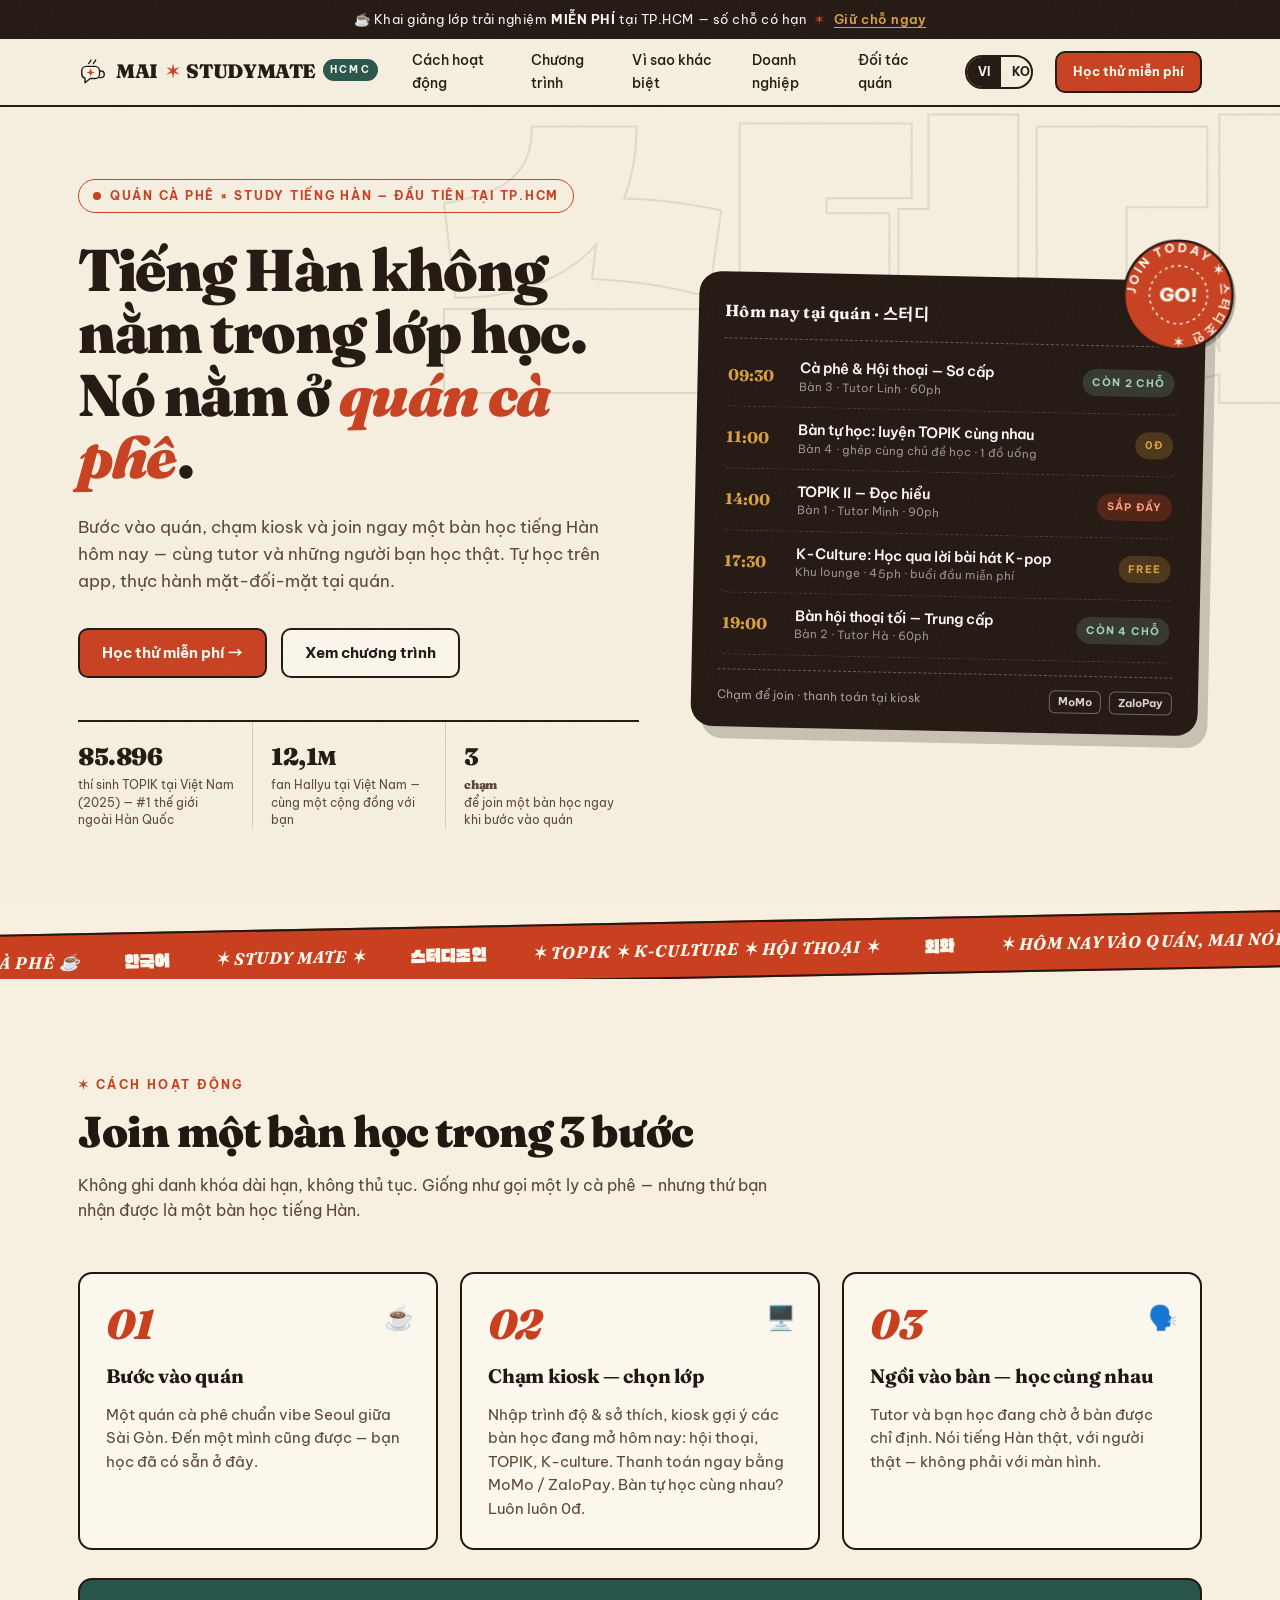
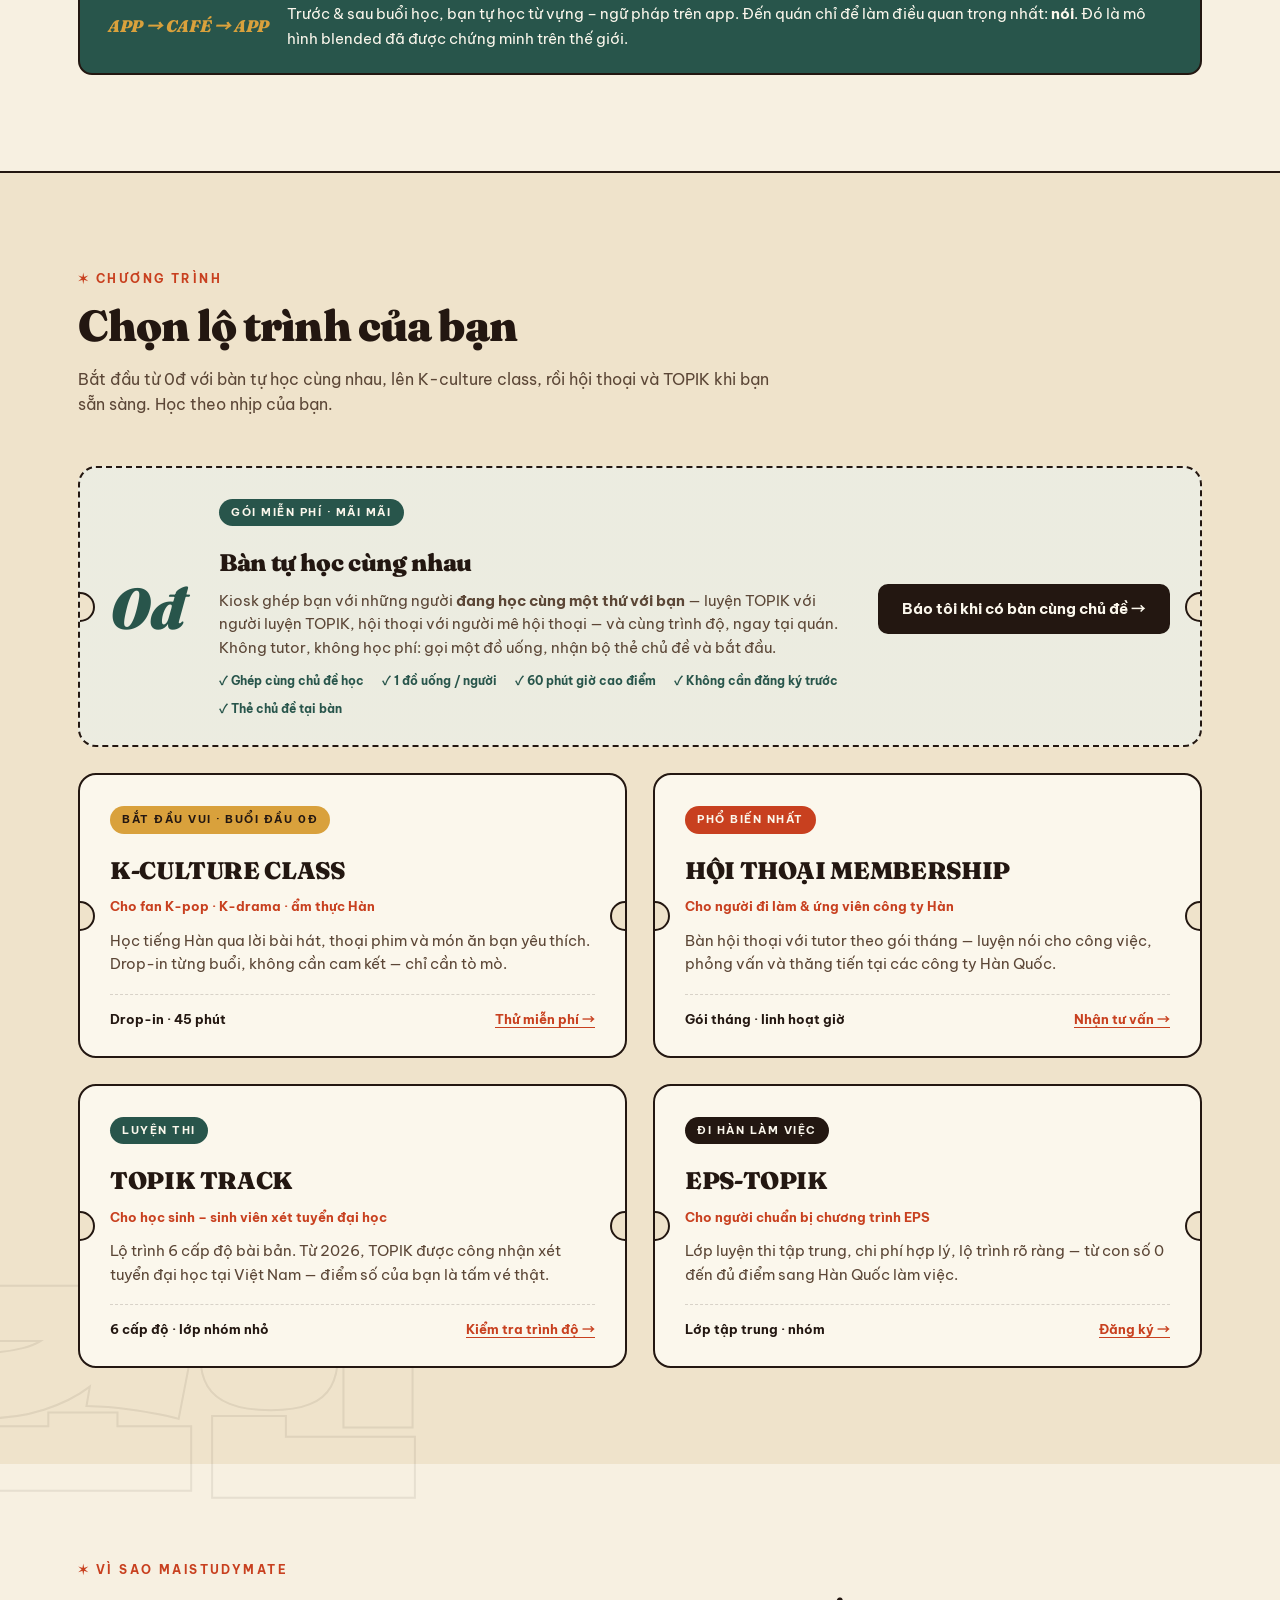
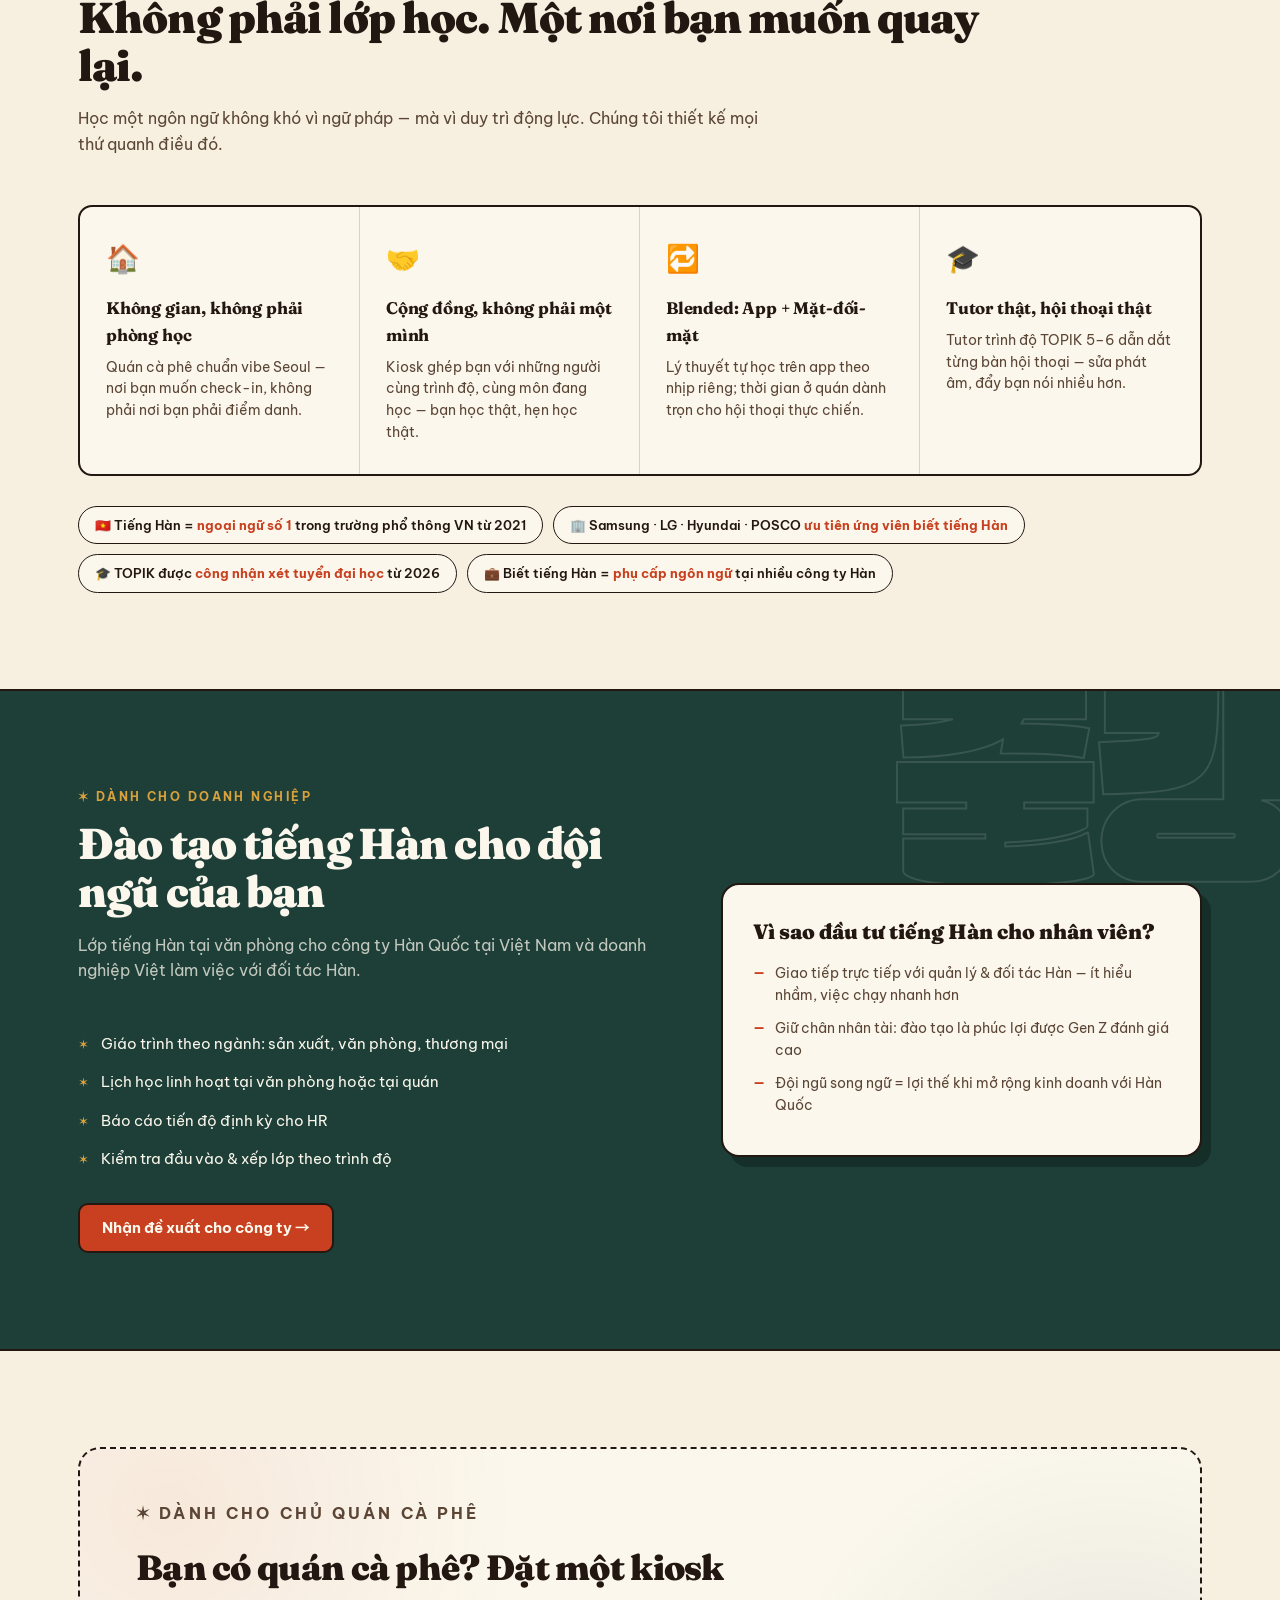
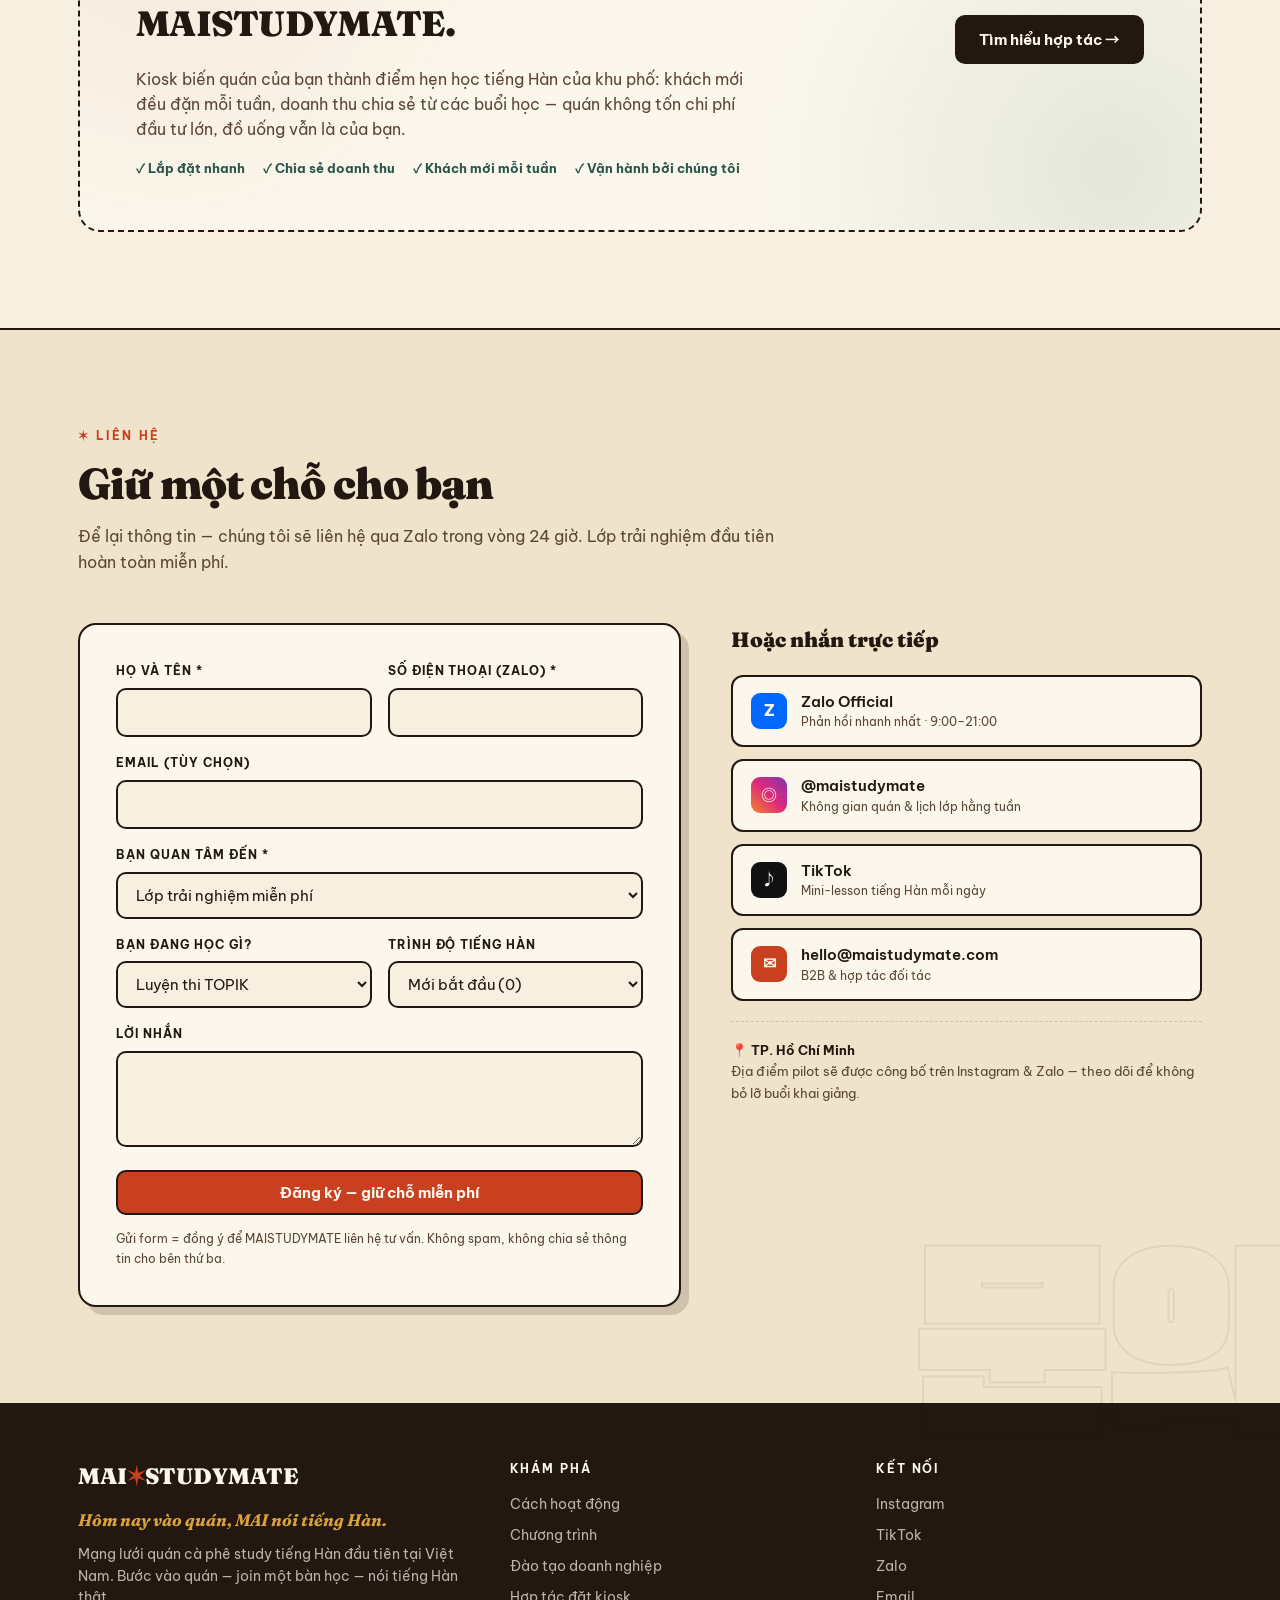
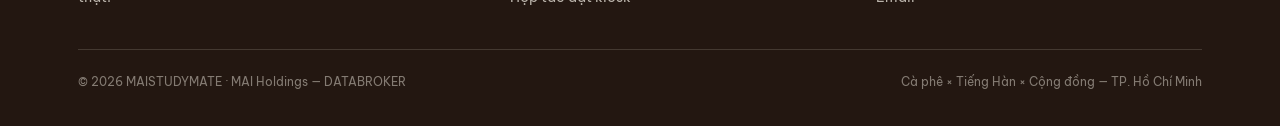
==== index.html @ c0d58999 "feat: MAISTUDYMATE landing site (VI/KO) — Phase-0 channel test landing Co-Authored-By: Claude Fable " ====
<!DOCTYPE html>
<html lang="vi" data-lang="vi">
<head>
  <meta charset="UTF-8" />
  <meta name="viewport" content="width=device-width, initial-scale=1.0" />
  <title>MAISTUDYMATE — Hôm nay vào quán, MAI nói tiếng Hàn | Cà phê × Study tiếng Hàn TP.HCM</title>
  <meta name="description" content="Bước vào quán cà phê, chạm kiosk và join ngay một bàn học tiếng Hàn hôm nay — cùng tutor và bạn học thật. K-Culture class miễn phí, hội thoại, TOPIK, EPS. TP. Hồ Chí Minh." />
  <meta property="og:title" content="MAISTUDYMATE — Hôm nay vào quán, MAI nói tiếng Hàn." />
  <link rel="icon" type="image/svg+xml" href="data:image/svg+xml,%3Csvg xmlns='http://www.w3.org/2000/svg' viewBox='0 0 64 64'%3E%3Cpath d='M18 12h18a14 14 0 0 1 14 14v8a14 14 0 0 1-14 14H26L14 58V46.5A14 14 0 0 1 4 34v-8a14 14 0 0 1 14-14z' fill='%23C8401F'/%3E%3Cpath d='M27 18l3 9 9 3-9 3-3 9-3-9-9-3 9-3z' fill='%23FBF7EC'/%3E%3C/svg%3E" />
  <meta property="og:description" content="Join một bàn học tiếng Hàn ngay hôm nay tại TP.HCM. Lớp trải nghiệm miễn phí — số chỗ có hạn." />
  <meta property="og:type" content="website" />
  <link rel="preconnect" href="https://fonts.googleapis.com" />
  <link rel="preconnect" href="https://fonts.gstatic.com" crossorigin />
  <link href="https://fonts.googleapis.com/css2?family=Fraunces:ital,opsz,wght@0,9..144,400..900;1,9..144,400..900&family=Be+Vietnam+Pro:wght@400;500;600;700;800&family=Gasoek+One&family=Noto+Sans+KR:wght@400;500;700;900&display=swap" rel="stylesheet" />
  <link rel="stylesheet" href="styles.css" />
</head>
<body>

  <!-- ======= Announcement ======= -->
  <div class="announce">
    <span class="vi">☕ Khai giảng lớp trải nghiệm <b>MIỄN PHÍ</b> tại TP.HCM — số chỗ có hạn<span class="dot">✶</span><a href="#contact">Giữ chỗ ngay</a></span>
    <span class="ko">☕ 호치민 <b>무료 체험 클래스</b> 오픈 — 좌석 한정<span class="dot">✶</span><a href="#contact">지금 신청하기</a></span>
  </div>

  <!-- ======= Header ======= -->
  <header class="site-head">
    <div class="wrap">
      <a class="brand" href="#top">
        <svg class="mark" viewBox="0 0 64 64" fill="none" aria-hidden="true">
          <path d="M23 14c0-3.5 4.5-3.5 4.5-7.5" stroke="#231711" stroke-width="3" stroke-linecap="round"/>
          <path d="M33 14c0-3.5 4.5-3.5 4.5-7.5" stroke="#231711" stroke-width="3" stroke-linecap="round"/>
          <path d="M46 30h3a7 7 0 0 1 0 14h-4" stroke="#231711" stroke-width="3"/>
          <path d="M18 20h18a10 10 0 0 1 10 10v6a10 10 0 0 1-10 10H26l-11 9v-9.8A10 10 0 0 1 8 36v-6a10 10 0 0 1 10-10z" fill="#FBF7EC" stroke="#231711" stroke-width="3" stroke-linejoin="round"/>
          <path d="M27 24l2.3 6.7 6.7 2.3-6.7 2.3-2.3 6.7-2.3-6.7-6.7-2.3 6.7-2.3z" fill="#C8401F"/>
        </svg>
        MAI<span class="star">✶</span>STUDYMATE <span class="city">HCMC</span></a>
      <nav class="nav" id="nav">
        <a href="#how"><span class="vi">Cách hoạt động</span><span class="ko">이용 방법</span></a>
        <a href="#programs"><span class="vi">Chương trình</span><span class="ko">프로그램</span></a>
        <a href="#why"><span class="vi">Vì sao khác biệt</span><span class="ko">차별점</span></a>
        <a href="#b2b"><span class="vi">Doanh nghiệp</span><span class="ko">기업 교육</span></a>
        <a href="#partner"><span class="vi">Đối tác quán</span><span class="ko">카페 제휴</span></a>
      </nav>
      <div class="lang-toggle" role="group" aria-label="Language">
        <button type="button" data-setlang="vi" class="active">VI</button>
        <button type="button" data-setlang="ko">KO</button>
      </div>
      <a class="btn btn-red btn-sm head-cta" href="#contact"><span class="vi">Học thử miễn phí</span><span class="ko">무료 체험</span></a>
      <button class="menu-btn" id="menuBtn" aria-label="Menu">☰</button>
    </div>
  </header>

  <main id="top">

    <!-- ======= Hero ======= -->
    <section class="hero">
      <div class="wrap">
        <div class="hero-copy">
          <span class="eyebrow reveal">
            <span class="vi">Quán cà phê × Study tiếng Hàn — đầu tiên tại TP.HCM</span>
            <span class="ko">카페 × 한국어 스터디 — 호치민 최초</span>
          </span>
          <h1 class="reveal" data-delay="1">
            <span class="vi">Tiếng Hàn không nằm trong lớp học.<br />Nó nằm ở <em>quán cà phê</em>.</span>
            <span class="ko">한국어는 교실이 아니라,<br /><em>카페</em>에서 자랍니다.</span>
          </h1>
          <p class="lede reveal" data-delay="2">
            <span class="vi">Bước vào quán, chạm kiosk và join ngay một bàn học tiếng Hàn hôm nay — cùng tutor và những người bạn học thật. Tự học trên app, thực hành mặt-đối-mặt tại quán.</span>
            <span class="ko">카페에 들어와 키오스크를 터치하면, 오늘 열리는 한국어 스터디에 바로 조인. 앱으로 자율학습하고, 카페에서 대면 회화로 완성합니다.</span>
          </p>
          <div class="hero-ctas reveal" data-delay="2">
            <a class="btn btn-red" href="#contact"><span class="vi">Học thử miễn phí →</span><span class="ko">무료 체험 신청 →</span></a>
            <a class="btn" href="#programs"><span class="vi">Xem chương trình</span><span class="ko">프로그램 보기</span></a>
          </div>
          <div class="hero-stats reveal" data-delay="3">
            <div class="stat">
              <b>85.896</b>
              <span class="vi">thí sinh TOPIK tại Việt Nam (2025) — #1 thế giới ngoài Hàn Quốc</span>
              <span class="ko">2025 베트남 TOPIK 응시자 — 해외 1위</span>
            </div>
            <div class="stat">
              <b>12,1<small>M</small></b>
              <span class="vi">fan Hallyu tại Việt Nam — cùng một cộng đồng với bạn</span>
              <span class="ko">베트남 한류 팬 — 함께하는 커뮤니티</span>
            </div>
            <div class="stat">
              <b>3 <span class="vi">chạm</span><span class="ko">터치</span></b>
              <span class="vi">để join một bàn học ngay khi bước vào quán</span>
              <span class="ko">카페 입장부터 스터디 조인까지</span>
            </div>
          </div>
        </div>

        <div class="hero-kiosk reveal" data-delay="2">
          <div class="kiosk">
            <svg class="stamp" viewBox="0 0 120 120" aria-hidden="true">
              <defs><path id="circ" d="M 60,60 m -44,0 a 44,44 0 1,1 88,0 a 44,44 0 1,1 -88,0" /></defs>
              <circle cx="60" cy="60" r="56" fill="#c8401f" stroke="#231711" stroke-width="2.5"/>
              <circle cx="60" cy="60" r="30" fill="none" stroke="#fbf7ec" stroke-width="1.5" stroke-dasharray="3 4"/>
              <text fill="#fbf7ec" font-size="12.5" font-weight="bold" letter-spacing="2.5">
                <textPath href="#circ">JOIN TODAY ✶ 스터디조인 ✶</textPath>
              </text>
              <text x="60" y="67" text-anchor="middle" fill="#fbf7ec" font-size="20" font-weight="900">GO!</text>
            </svg>

            <div class="kiosk-head">
              <span class="t"><span class="vi">Hôm nay tại quán · <span class="hangul">스터디</span></span><span class="ko">오늘의 스터디 · TODAY</span></span>
              <span class="live">LIVE</span>
            </div>

            <div class="session">
              <span class="time">09:30</span>
              <span class="name">
                <span class="vi">Cà phê &amp; Hội thoại — Sơ cấp</span><span class="ko">카페 회화테이블 — 초급</span>
                <span class="meta"><span class="vi">Bàn 3 · Tutor Linh · 60ph</span><span class="ko">3번 테이블 · 린 튜터 · 60분</span></span>
              </span>
              <span class="chip chip-open"><span class="vi">Còn 2 chỗ</span><span class="ko">2석 남음</span></span>
            </div>
            <div class="session">
              <span class="time">11:00</span>
              <span class="name">
                <span class="vi">Bàn tự học: luyện TOPIK cùng nhau</span><span class="ko">셀프 스터디: TOPIK 준비생끼리</span>
                <span class="meta"><span class="vi">Bàn 4 · ghép cùng chủ đề học · 1 đồ uống</span><span class="ko">4번 테이블 · 같은 공부끼리 매칭 · 1음료</span></span>
              </span>
              <span class="chip chip-free"><span class="vi">0đ</span><span class="ko">무료</span></span>
            </div>
            <div class="session">
              <span class="time">14:00</span>
              <span class="name">
                <span class="vi">TOPIK II — Đọc hiểu</span><span class="ko">TOPIK II — 읽기 집중</span>
                <span class="meta"><span class="vi">Bàn 1 · Tutor Minh · 90ph</span><span class="ko">1번 테이블 · 민 튜터 · 90분</span></span>
              </span>
              <span class="chip chip-hot"><span class="vi">Sắp đầy</span><span class="ko">마감 임박</span></span>
            </div>
            <div class="session">
              <span class="time">17:30</span>
              <span class="name">
                <span class="vi">K-Culture: Học qua lời bài hát K-pop</span><span class="ko">K-컬처: 가사로 배우는 한국어</span>
                <span class="meta"><span class="vi">Khu lounge · 45ph · buổi đầu miễn phí</span><span class="ko">라운지 · 45분 · 첫 회 무료</span></span>
              </span>
              <span class="chip chip-free">FREE</span>
            </div>
            <div class="session">
              <span class="time">19:00</span>
              <span class="name">
                <span class="vi">Bàn hội thoại tối — Trung cấp</span><span class="ko">저녁 회화테이블 — 중급</span>
                <span class="meta"><span class="vi">Bàn 2 · Tutor Hà · 60ph</span><span class="ko">2번 테이블 · 하 튜터 · 60분</span></span>
              </span>
              <span class="chip chip-open"><span class="vi">Còn 4 chỗ</span><span class="ko">4석 남음</span></span>
            </div>

            <div class="kiosk-foot">
              <span class="vi">Chạm để join · thanh toán tại kiosk</span>
              <span class="ko">터치 한 번으로 조인 · 키오스크 결제</span>
              <span class="pay"><i>MoMo</i><i>ZaloPay</i></span>
            </div>
          </div>
        </div>
      </div>
    </section>

    <!-- ======= Marquee ======= -->
    <div class="marquee" aria-hidden="true">
      <div class="marquee-track">
        <span>CÀ PHÊ ☕ <b class="hangul">한국어</b> ✶ STUDY MATE ✶ <b class="hangul">스터디조인</b> ✶ TOPIK ✶ K-CULTURE ✶ HỘI THOẠI ✶ <b class="hangul">회화</b> ✶ HÔM NAY VÀO QUÁN, MAI NÓI TIẾNG HÀN ✶ JOIN TODAY ✶&nbsp;</span>
        <span>CÀ PHÊ ☕ <b class="hangul">한국어</b> ✶ STUDY MATE ✶ <b class="hangul">스터디조인</b> ✶ TOPIK ✶ K-CULTURE ✶ HỘI THOẠI ✶ <b class="hangul">회화</b> ✶ HÔM NAY VÀO QUÁN, MAI NÓI TIẾNG HÀN ✶ JOIN TODAY ✶&nbsp;</span>
      </div>
    </div>

    <!-- ======= How it works ======= -->
    <section id="how" class="section-pad">
      <div class="wrap">
        <p class="kicker reveal"><span class="vi">Cách hoạt động</span><span class="ko">이용 방법</span></p>
        <h2 class="title reveal">
          <span class="vi">Join một bàn học trong 3 bước</span>
          <span class="ko">3번의 터치로 스터디 조인</span>
        </h2>
        <p class="sub reveal" data-delay="1">
          <span class="vi">Không ghi danh khóa dài hạn, không thủ tục. Giống như gọi một ly cà phê — nhưng thứ bạn nhận được là một bàn học tiếng Hàn.</span>
          <span class="ko">장기 등록도, 복잡한 절차도 없습니다. 커피 한 잔 주문하듯 — 오늘의 한국어 스터디를 주문하세요.</span>
        </p>

        <div class="steps">
          <article class="step reveal" data-delay="1">
            <span class="glyph">☕</span>
            <h3><span class="vi">Bước vào quán</span><span class="ko">카페에 들어온다</span></h3>
            <p>
              <span class="vi">Một quán cà phê chuẩn vibe Seoul giữa Sài Gòn. Đến một mình cũng được — bạn học đã có sẵn ở đây.</span>
              <span class="ko">사이공 한복판의 서울 감성 카페. 혼자 와도 괜찮습니다 — 스터디메이트가 이미 기다리고 있으니까요.</span>
            </p>
          </article>
          <article class="step reveal" data-delay="2">
            <span class="glyph">🖥️</span>
            <h3><span class="vi">Chạm kiosk — chọn lớp</span><span class="ko">키오스크에서 조인</span></h3>
            <p>
              <span class="vi">Nhập trình độ &amp; sở thích, kiosk gợi ý các bàn học đang mở hôm nay: hội thoại, TOPIK, K-culture. Thanh toán ngay bằng MoMo / ZaloPay. Bàn tự học cùng nhau? Luôn luôn 0đ.</span>
              <span class="ko">레벨과 관심사를 입력하면 오늘 열리는 스터디를 즉시 매칭. 회화·TOPIK·K-컬처 중 선택하고 MoMo/ZaloPay로 바로 결제. 셀프 스터디 테이블은 언제나 무료.</span>
            </p>
          </article>
          <article class="step reveal" data-delay="3">
            <span class="glyph">🗣️</span>
            <h3><span class="vi">Ngồi vào bàn — học cùng nhau</span><span class="ko">테이블에서 함께</span></h3>
            <p>
              <span class="vi">Tutor và bạn học đang chờ ở bàn được chỉ định. Nói tiếng Hàn thật, với người thật — không phải với màn hình.</span>
              <span class="ko">배정된 테이블에 튜터와 스터디메이트가 기다립니다. 화면이 아닌, 진짜 사람과의 진짜 대화.</span>
            </p>
          </article>
        </div>

        <div class="blended-note reveal">
          <span class="loop">APP → CAFÉ → APP</span>
          <span>
            <span class="vi">Trước &amp; sau buổi học, bạn tự học từ vựng – ngữ pháp trên app. Đến quán chỉ để làm điều quan trọng nhất: <b>nói</b>. Đó là mô hình blended đã được chứng minh trên thế giới.</span>
            <span class="ko">수업 전후엔 앱으로 어휘·문법을 자율학습하고, 카페에서는 가장 중요한 <b>말하기</b>에 집중합니다. 세계적으로 검증된 블렌디드 러닝 모델입니다.</span>
          </span>
        </div>
      </div>
    </section>

    <!-- ======= Programs ======= -->
    <section id="programs" class="section-pad">
      <div class="wrap">
        <p class="kicker reveal"><span class="vi">Chương trình</span><span class="ko">프로그램</span></p>
        <h2 class="title reveal">
          <span class="vi">Chọn lộ trình của bạn</span>
          <span class="ko">당신의 트랙을 고르세요</span>
        </h2>
        <p class="sub reveal" data-delay="1">
          <span class="vi">Bắt đầu từ 0đ với bàn tự học cùng nhau, lên K-culture class, rồi hội thoại và TOPIK khi bạn sẵn sàng. Học theo nhịp của bạn.</span>
          <span class="ko">무료 셀프 스터디 테이블로 시작해, K-컬처·회화·TOPIK 정규 트랙까지. 당신의 속도대로.</span>
        </p>

        <div class="tickets">
          <article class="ticket ticket-free reveal">
            <div class="price" aria-hidden="true">0đ</div>
            <div class="free-body">
              <span class="ticket-tag jade"><span class="vi">Gói miễn phí · mãi mãi</span><span class="ko">무료 플랜 · 계속 무료</span></span>
              <h3><span class="vi">Bàn tự học cùng nhau</span><span class="ko">셀프 스터디 테이블</span></h3>
              <p>
                <span class="vi">Kiosk ghép bạn với những người <b>đang học cùng một thứ với bạn</b> — luyện TOPIK với người luyện TOPIK, hội thoại với người mê hội thoại — và cùng trình độ, ngay tại quán. Không tutor, không học phí: gọi một đồ uống, nhận bộ thẻ chủ đề và bắt đầu.</span>
                <span class="ko">키오스크가 <b>같은 공부를 하는 손님끼리</b> 매칭합니다 — TOPIK 준비생은 TOPIK 준비생끼리, 회화 연습은 회화 연습끼리, 같은 레벨로. 튜터도 수강료도 없이, 음료 한 잔 주문하고 토픽 카드와 함께 시작하세요.</span>
              </p>
              <p class="conds">
                <span><span class="vi">✓ Ghép cùng chủ đề học</span><span class="ko">✓ 같은 공부끼리 매칭</span></span>
                <span><span class="vi">✓ 1 đồ uống / người</span><span class="ko">✓ 1인 1음료</span></span>
                <span><span class="vi">✓ 60 phút giờ cao điểm</span><span class="ko">✓ 피크타임 60분</span></span>
                <span><span class="vi">✓ Không cần đăng ký trước</span><span class="ko">✓ 사전 등록 불필요</span></span>
                <span><span class="vi">✓ Thẻ chủ đề tại bàn</span><span class="ko">✓ 토픽 카드 제공</span></span>
              </p>
            </div>
            <a class="btn btn-ink" href="#contact" data-prefill="peer"><span class="vi">Báo tôi khi có bàn cùng chủ đề →</span><span class="ko">같은 공부 테이블 알림 받기 →</span></a>
          </article>

          <article class="ticket reveal" data-delay="1">
            <span class="ticket-tag gold"><span class="vi">Bắt đầu vui · buổi đầu 0đ</span><span class="ko">가볍게 시작 · 첫 회 무료</span></span>
            <h3>K-CULTURE CLASS</h3>
            <p class="who"><span class="vi">Cho fan K-pop · K-drama · ẩm thực Hàn</span><span class="ko">K-pop · 드라마 · 한식 팬을 위해</span></p>
            <p>
              <span class="vi">Học tiếng Hàn qua lời bài hát, thoại phim và món ăn bạn yêu thích. Drop-in từng buổi, không cần cam kết — chỉ cần tò mò.</span>
              <span class="ko">좋아하는 가사·드라마 대사·음식으로 배우는 한국어. 회차별 드롭인, 약정 없음 — 호기심만 있으면 됩니다.</span>
            </p>
            <div class="line">
              <span class="vi">Drop-in · 45 phút</span><span class="ko">드롭인 · 45분</span>
              <a href="#contact"><span class="vi">Thử miễn phí →</span><span class="ko">무료 체험 →</span></a>
            </div>
          </article>

          <article class="ticket reveal" data-delay="2">
            <span class="ticket-tag hot"><span class="vi">Phổ biến nhất</span><span class="ko">베스트</span></span>
            <h3><span class="vi">HỘI THOẠI MEMBERSHIP</span><span class="ko">회화 멤버십</span></h3>
            <p class="who"><span class="vi">Cho người đi làm &amp; ứng viên công ty Hàn</span><span class="ko">직장인 · 한국기업 취업 준비생</span></p>
            <p>
              <span class="vi">Bàn hội thoại với tutor theo gói tháng — luyện nói cho công việc, phỏng vấn và thăng tiến tại các công ty Hàn Quốc.</span>
              <span class="ko">월 구독으로 튜터 회화테이블 무제한 — 업무·면접·승진을 위한 실전 스피킹.</span>
            </p>
            <div class="line">
              <span class="vi">Gói tháng · linh hoạt giờ</span><span class="ko">월 구독 · 시간 자유</span>
              <a href="#contact"><span class="vi">Nhận tư vấn →</span><span class="ko">상담 신청 →</span></a>
            </div>
          </article>

          <article class="ticket reveal" data-delay="2">
            <span class="ticket-tag jade"><span class="vi">Luyện thi</span><span class="ko">시험 대비</span></span>
            <h3>TOPIK TRACK</h3>
            <p class="who"><span class="vi">Cho học sinh – sinh viên xét tuyển đại học</span><span class="ko">대학 입시생을 위한 정규 과정</span></p>
            <p>
              <span class="vi">Lộ trình 6 cấp độ bài bản. Từ 2026, TOPIK được công nhận xét tuyển đại học tại Việt Nam — điểm số của bạn là tấm vé thật.</span>
              <span class="ko">체계적인 6단계 정규 트랙. 2026년부터 베트남 대학 입시에 TOPIK 공식 반영 — 점수가 곧 입장권입니다.</span>
            </p>
            <div class="line">
              <span class="vi">6 cấp độ · lớp nhóm nhỏ</span><span class="ko">6단계 · 소그룹</span>
              <a href="#contact"><span class="vi">Kiểm tra trình độ →</span><span class="ko">레벨테스트 →</span></a>
            </div>
          </article>

          <article class="ticket reveal" data-delay="3">
            <span class="ticket-tag"><span class="vi">Đi Hàn làm việc</span><span class="ko">한국 취업</span></span>
            <h3>EPS-TOPIK</h3>
            <p class="who"><span class="vi">Cho người chuẩn bị chương trình EPS</span><span class="ko">EPS 근로자 송출 준비생</span></p>
            <p>
              <span class="vi">Lớp luyện thi tập trung, chi phí hợp lý, lộ trình rõ ràng — từ con số 0 đến đủ điểm sang Hàn Quốc làm việc.</span>
              <span class="ko">합리적 비용의 집중 대비반 — 0에서 합격선까지, 한국 취업의 가장 빠른 길.</span>
            </p>
            <div class="line">
              <span class="vi">Lớp tập trung · nhóm</span><span class="ko">집중반 · 그룹</span>
              <a href="#contact"><span class="vi">Đăng ký →</span><span class="ko">신청하기 →</span></a>
            </div>
          </article>
        </div>
      </div>
    </section>

    <!-- ======= Why ======= -->
    <section id="why" class="section-pad">
      <div class="wrap">
        <p class="kicker reveal"><span class="vi">Vì sao MAISTUDYMATE</span><span class="ko">왜 마이스터디메이트인가</span></p>
        <h2 class="title reveal">
          <span class="vi">Không phải lớp học. Một nơi bạn muốn quay lại.</span>
          <span class="ko">교실이 아닙니다. 다시 오고 싶은 공간입니다.</span>
        </h2>
        <p class="sub reveal" data-delay="1">
          <span class="vi">Học một ngôn ngữ không khó vì ngữ pháp — mà vì duy trì động lực. Chúng tôi thiết kế mọi thứ quanh điều đó.</span>
          <span class="ko">언어가 어려운 건 문법 때문이 아니라, 동기를 지키기 어렵기 때문입니다. 우리는 그 문제를 중심으로 설계했습니다.</span>
        </p>

        <div class="why-grid reveal" data-delay="1">
          <div class="why-cell">
            <span class="ic">🏠</span>
            <h3><span class="vi">Không gian, không phải phòng học</span><span class="ko">공간, 교실이 아닌</span></h3>
            <p><span class="vi">Quán cà phê chuẩn vibe Seoul — nơi bạn muốn check-in, không phải nơi bạn phải điểm danh.</span><span class="ko">출석 체크가 아니라 체크인하고 싶은, 서울 감성의 카페.</span></p>
          </div>
          <div class="why-cell">
            <span class="ic">🤝</span>
            <h3><span class="vi">Cộng đồng, không phải một mình</span><span class="ko">혼자가 아닌 커뮤니티</span></h3>
            <p><span class="vi">Kiosk ghép bạn với những người cùng trình độ, cùng môn đang học — bạn học thật, hẹn học thật.</span><span class="ko">키오스크가 같은 레벨, 같은 공부의 스터디메이트를 매칭합니다.</span></p>
          </div>
          <div class="why-cell">
            <span class="ic">🔁</span>
            <h3><span class="vi">Blended: App + Mặt-đối-mặt</span><span class="ko">블렌디드: 앱 + 대면</span></h3>
            <p><span class="vi">Lý thuyết tự học trên app theo nhịp riêng; thời gian ở quán dành trọn cho hội thoại thực chiến.</span><span class="ko">이론은 앱에서 내 속도로, 카페에서는 오직 실전 회화에 집중.</span></p>
          </div>
          <div class="why-cell">
            <span class="ic">🎓</span>
            <h3><span class="vi">Tutor thật, hội thoại thật</span><span class="ko">진짜 튜터, 진짜 대화</span></h3>
            <p><span class="vi">Tutor trình độ TOPIK 5–6 dẫn dắt từng bàn hội thoại — sửa phát âm, đẩy bạn nói nhiều hơn.</span><span class="ko">TOPIK 5–6급 튜터가 회화테이블을 리드 — 발음 교정과 스피킹 훈련.</span></p>
          </div>
        </div>

        <div class="facts reveal" data-delay="2">
          <span class="fact"><span class="vi">🇻🇳 Tiếng Hàn = <b>ngoại ngữ số 1</b> trong trường phổ thông VN từ 2021</span><span class="ko">🇻🇳 2021년부터 한국어 = 베트남 <b>제1외국어</b></span></span>
          <span class="fact"><span class="vi">🏢 Samsung · LG · Hyundai · POSCO <b>ưu tiên ứng viên biết tiếng Hàn</b></span><span class="ko">🏢 삼성 · LG · 현대 · 포스코 <b>한국어 가능자 채용 우대</b></span></span>
          <span class="fact"><span class="vi">🎓 TOPIK được <b>công nhận xét tuyển đại học</b> từ 2026</span><span class="ko">🎓 2026년부터 TOPIK <b>대학 입시 공식 인정</b></span></span>
          <span class="fact"><span class="vi">💼 Biết tiếng Hàn = <b>phụ cấp ngôn ngữ</b> tại nhiều công ty Hàn</span><span class="ko">💼 한국어 = 다수 한국기업의 <b>어학수당</b></span></span>
        </div>
      </div>
    </section>

    <!-- ======= B2B ======= -->
    <section id="b2b" class="section-pad">
      <div class="wrap b2b-grid">
        <div>
          <p class="kicker reveal"><span class="vi">Dành cho doanh nghiệp</span><span class="ko">기업 고객</span></p>
          <h2 class="title reveal">
            <span class="vi">Đào tạo tiếng Hàn cho đội ngũ của bạn</span>
            <span class="ko">한국기업 출강 — 우리 팀을 위한 한국어</span>
          </h2>
          <p class="sub reveal" data-delay="1">
            <span class="vi">Lớp tiếng Hàn tại văn phòng cho công ty Hàn Quốc tại Việt Nam và doanh nghiệp Việt làm việc với đối tác Hàn.</span>
            <span class="ko">주베트남 한국기업의 현지 직원, 그리고 한국 파트너와 일하는 베트남 기업을 위한 출강 교육 프로그램입니다.</span>
          </p>
          <ul class="b2b-points reveal" data-delay="1">
            <li><span class="vi">Giáo trình theo ngành: sản xuất, văn phòng, thương mại</span><span class="ko">제조·사무·상담 등 직무 맞춤 커리큘럼</span></li>
            <li><span class="vi">Lịch học linh hoạt tại văn phòng hoặc tại quán</span><span class="ko">사내 출강 또는 카페 세션 — 유연한 스케줄</span></li>
            <li><span class="vi">Báo cáo tiến độ định kỳ cho HR</span><span class="ko">HR 담당자용 정기 진도 리포트 제공</span></li>
            <li><span class="vi">Kiểm tra đầu vào &amp; xếp lớp theo trình độ</span><span class="ko">입과 레벨테스트 및 수준별 분반</span></li>
          </ul>
          <a class="btn btn-red reveal" data-delay="2" href="#contact" data-prefill="b2b">
            <span class="vi">Nhận đề xuất cho công ty →</span><span class="ko">기업 교육 제안받기 →</span>
          </a>
        </div>
        <aside class="b2b-card reveal" data-delay="2">
          <h3><span class="vi">Vì sao đầu tư tiếng Hàn cho nhân viên?</span><span class="ko">왜 직원 한국어 교육인가?</span></h3>
          <ul>
            <li><span class="vi">Giao tiếp trực tiếp với quản lý &amp; đối tác Hàn — ít hiểu nhầm, việc chạy nhanh hơn</span><span class="ko">한국인 관리자·파트너와 직접 소통 — 오해 감소, 업무 속도 향상</span></li>
            <li><span class="vi">Giữ chân nhân tài: đào tạo là phúc lợi được Gen Z đánh giá cao</span><span class="ko">교육 복지는 Z세대 인재 리텐션의 핵심</span></li>
            <li><span class="vi">Đội ngũ song ngữ = lợi thế khi mở rộng kinh doanh với Hàn Quốc</span><span class="ko">이중언어 팀 = 한국 비즈니스 확장의 경쟁력</span></li>
          </ul>
        </aside>
      </div>
    </section>

    <!-- ======= Partner ======= -->
    <section id="partner" class="section-pad">
      <div class="wrap">
        <div class="partner-banner reveal">
          <div>
            <p class="kicker"><span class="vi">Dành cho chủ quán cà phê</span><span class="ko">카페 사장님께</span></p>
            <h2>
              <span class="vi">Bạn có quán cà phê? Đặt một kiosk MAISTUDYMATE.</span>
              <span class="ko">카페를 운영하시나요? 키오스크 하나면 됩니다.</span>
            </h2>
            <p>
              <span class="vi">Kiosk biến quán của bạn thành điểm hẹn học tiếng Hàn của khu phố: khách mới đều đặn mỗi tuần, doanh thu chia sẻ từ các buổi học — quán không tốn chi phí đầu tư lớn, đồ uống vẫn là của bạn.</span>
              <span class="ko">키오스크가 사장님의 카페를 동네 한국어 스터디 거점으로 만듭니다. 매주 꾸준한 신규 고객, 세션 수익 셰어 — 큰 투자 없이, 음료 매출은 그대로 사장님 몫입니다.</span>
            </p>
            <p class="ks">
              <span><span class="vi">✓ Lắp đặt nhanh</span><span class="ko">✓ 빠른 설치</span></span>
              <span><span class="vi">✓ Chia sẻ doanh thu</span><span class="ko">✓ 수익 셰어</span></span>
              <span><span class="vi">✓ Khách mới mỗi tuần</span><span class="ko">✓ 신규 고객 유입</span></span>
              <span><span class="vi">✓ Vận hành bởi chúng tôi</span><span class="ko">✓ 운영은 우리가</span></span>
            </p>
          </div>
          <a class="btn btn-ink" href="#contact" data-prefill="partner">
            <span class="vi">Tìm hiểu hợp tác →</span><span class="ko">제휴 문의 →</span>
          </a>
        </div>
      </div>
    </section>

    <!-- ======= Contact / Inquiry ======= -->
    <section id="contact" class="section-pad">
      <div class="wrap">
        <p class="kicker reveal"><span class="vi">Liên hệ</span><span class="ko">문의</span></p>
        <h2 class="title reveal">
          <span class="vi">Giữ một chỗ cho bạn</span>
          <span class="ko">자리를 맡아두세요</span>
        </h2>
        <p class="sub reveal" data-delay="1">
          <span class="vi">Để lại thông tin — chúng tôi sẽ liên hệ qua Zalo trong vòng 24 giờ. Lớp trải nghiệm đầu tiên hoàn toàn miễn phí.</span>
          <span class="ko">정보를 남겨주시면 24시간 내 Zalo로 연락드립니다. 첫 체험 클래스는 완전 무료입니다.</span>
        </p>

        <div class="contact-grid">
          <form class="form-card reveal" id="inquiryForm" novalidate>
            <div class="form-row">
              <div class="field">
                <label for="f-name"><span class="vi">Họ và tên *</span><span class="ko">이름 *</span></label>
                <input id="f-name" name="name" type="text" required autocomplete="name" />
              </div>
              <div class="field">
                <label for="f-phone"><span class="vi">Số điện thoại (Zalo) *</span><span class="ko">전화번호 (Zalo) *</span></label>
                <input id="f-phone" name="phone" type="tel" required autocomplete="tel" />
              </div>
            </div>
            <div class="field">
              <label for="f-email"><span class="vi">Email (tùy chọn)</span><span class="ko">이메일 (선택)</span></label>
              <input id="f-email" name="email" type="email" autocomplete="email" />
            </div>
            <div class="field">
                <label for="f-interest"><span class="vi">Bạn quan tâm đến *</span><span class="ko">관심 분야 *</span></label>
                <select id="f-interest" name="interest" required>
                  <option value="trial" data-vi="Lớp trải nghiệm miễn phí" data-ko="무료 체험 클래스">Lớp trải nghiệm miễn phí</option>
                  <option value="peer" data-vi="Bàn tự học miễn phí (cùng bạn học)" data-ko="무료 셀프 스터디 테이블">Bàn tự học miễn phí (cùng bạn học)</option>
                  <option value="membership" data-vi="Membership hội thoại" data-ko="회화 멤버십">Membership hội thoại</option>
                  <option value="topik" data-vi="TOPIK Track" data-ko="TOPIK 트랙">TOPIK Track</option>
                  <option value="eps" data-vi="EPS-TOPIK" data-ko="EPS-TOPIK">EPS-TOPIK</option>
                  <option value="b2b" data-vi="Đào tạo doanh nghiệp (B2B)" data-ko="기업 출강 (B2B)">Đào tạo doanh nghiệp (B2B)</option>
                  <option value="partner" data-vi="Hợp tác đặt kiosk (chủ quán)" data-ko="카페 키오스크 제휴">Hợp tác đặt kiosk (chủ quán)</option>
                </select>
              </div>
            <div class="form-row">
              <div class="field">
                <label for="f-topic"><span class="vi">Bạn đang học gì?</span><span class="ko">지금 무슨 공부를 하나요?</span></label>
                <select id="f-topic" name="topic">
                  <option value="topik" data-vi="Luyện thi TOPIK" data-ko="TOPIK 준비">Luyện thi TOPIK</option>
                  <option value="conversation" data-vi="Hội thoại hằng ngày" data-ko="일상 회화">Hội thoại hằng ngày</option>
                  <option value="kculture" data-vi="K-pop · K-drama" data-ko="K-pop · 드라마">K-pop · K-drama</option>
                  <option value="eps" data-vi="EPS-TOPIK" data-ko="EPS-TOPIK">EPS-TOPIK</option>
                  <option value="other" data-vi="Khác / chưa rõ" data-ko="기타 / 아직 모름">Khác / chưa rõ</option>
                </select>
              </div>
              <div class="field">
                <label for="f-level"><span class="vi">Trình độ tiếng Hàn</span><span class="ko">한국어 레벨</span></label>
                <select id="f-level" name="level">
                  <option value="zero" data-vi="Mới bắt đầu (0)" data-ko="입문 (0)">Mới bắt đầu (0)</option>
                  <option value="beginner" data-vi="Sơ cấp (TOPIK 1–2)" data-ko="초급 (TOPIK 1–2)">Sơ cấp (TOPIK 1–2)</option>
                  <option value="intermediate" data-vi="Trung cấp (TOPIK 3–4)" data-ko="중급 (TOPIK 3–4)">Trung cấp (TOPIK 3–4)</option>
                  <option value="advanced" data-vi="Cao cấp (TOPIK 5–6)" data-ko="고급 (TOPIK 5–6)">Cao cấp (TOPIK 5–6)</option>
                  <option value="na" data-vi="Không áp dụng (B2B/đối tác)" data-ko="해당 없음 (B2B/제휴)">Không áp dụng (B2B/đối tác)</option>
                </select>
              </div>
            </div>
            <div class="field">
              <label for="f-msg"><span class="vi">Lời nhắn</span><span class="ko">메시지</span></label>
              <textarea id="f-msg" name="message"></textarea>
            </div>
            <button class="btn btn-red" type="submit" style="width:100%">
              <span class="vi">Đăng ký — giữ chỗ miễn phí</span><span class="ko">신청하기 — 무료로 자리 맡기</span>
            </button>
            <p class="form-note">
              <span class="vi">Gửi form = đồng ý để MAISTUDYMATE liên hệ tư vấn. Không spam, không chia sẻ thông tin cho bên thứ ba.</span>
              <span class="ko">폼 제출 시 상담 연락에 동의하는 것으로 간주됩니다. 스팸·제3자 제공은 없습니다.</span>
            </p>
            <p class="form-msg" id="formMsg" role="status"></p>
          </form>

          <aside class="channels reveal" data-delay="1">
            <h3><span class="vi">Hoặc nhắn trực tiếp</span><span class="ko">또는 바로 연락하기</span></h3>
            <a class="channel zalo" href="https://zalo.me/0000000000" target="_blank" rel="noopener">
              <i class="ic">Z</i>
              <span>Zalo Official<small><span class="vi">Phản hồi nhanh nhất · 9:00–21:00</span><span class="ko">가장 빠른 응답 · 9:00–21:00</span></small></span>
            </a>
            <a class="channel insta" href="https://instagram.com/maistudymate" target="_blank" rel="noopener">
              <i class="ic">◎</i>
              <span>@maistudymate<small><span class="vi">Không gian quán &amp; lịch lớp hằng tuần</span><span class="ko">카페 공간 &amp; 주간 클래스 일정</span></small></span>
            </a>
            <a class="channel tiktok" href="https://tiktok.com/@maistudymate" target="_blank" rel="noopener">
              <i class="ic">♪</i>
              <span>TikTok<small><span class="vi">Mini-lesson tiếng Hàn mỗi ngày</span><span class="ko">매일 한국어 미니 레슨</span></small></span>
            </a>
            <a class="channel mail" href="mailto:hello@maistudymate.com">
              <i class="ic">✉</i>
              <span>hello@maistudymate.com<small><span class="vi">B2B &amp; hợp tác đối tác</span><span class="ko">B2B &amp; 제휴 문의</span></small></span>
            </a>
            <p class="loc">
              📍 <b><span class="vi">TP. Hồ Chí Minh</span><span class="ko">호치민시</span></b><br />
              <span class="vi">Địa điểm pilot sẽ được công bố trên Instagram &amp; Zalo — theo dõi để không bỏ lỡ buổi khai giảng.</span>
              <span class="ko">파일럿 매장 위치는 Instagram &amp; Zalo에서 공개됩니다 — 오픈 소식을 놓치지 마세요.</span>
            </p>
          </aside>
        </div>
      </div>
    </section>
  </main>

  <!-- ======= Footer ======= -->
  <footer class="site-foot">
    <div class="wrap">
      <div class="foot-grid">
        <div>
          <div class="foot-brand">MAI<span class="star">✶</span>STUDYMATE</div>
          <p class="foot-tag"><span class="vi">Hôm nay vào quán, <b>MAI</b> nói tiếng Hàn.</span><span class="ko">매일 새로 내리는 한국어.</span></p>
          <p>
            <span class="vi">Mạng lưới quán cà phê study tiếng Hàn đầu tiên tại Việt Nam. Bước vào quán — join một bàn học — nói tiếng Hàn thật.</span>
            <span class="ko">베트남 최초의 한국어 스터디조인 카페 네트워크. 카페에 들어와 — 스터디에 조인하고 — 진짜 한국어를 말하세요.</span>
          </p>
        </div>
        <div>
          <h4><span class="vi">Khám phá</span><span class="ko">바로가기</span></h4>
          <ul>
            <li><a href="#how"><span class="vi">Cách hoạt động</span><span class="ko">이용 방법</span></a></li>
            <li><a href="#programs"><span class="vi">Chương trình</span><span class="ko">프로그램</span></a></li>
            <li><a href="#b2b"><span class="vi">Đào tạo doanh nghiệp</span><span class="ko">기업 교육</span></a></li>
            <li><a href="#partner"><span class="vi">Hợp tác đặt kiosk</span><span class="ko">카페 제휴</span></a></li>
          </ul>
        </div>
        <div>
          <h4><span class="vi">Kết nối</span><span class="ko">소셜</span></h4>
          <ul>
            <li><a href="https://instagram.com/maistudymate" target="_blank" rel="noopener">Instagram</a></li>
            <li><a href="https://tiktok.com/@maistudymate" target="_blank" rel="noopener">TikTok</a></li>
            <li><a href="https://zalo.me/0000000000" target="_blank" rel="noopener">Zalo</a></li>
            <li><a href="mailto:hello@maistudymate.com">Email</a></li>
          </ul>
        </div>
      </div>
      <div class="foot-legal">
        <span>© 2026 MAISTUDYMATE · MAI Holdings — DATABROKER</span>
        <span><span class="vi">Cà phê × Tiếng Hàn × Cộng đồng — TP. Hồ Chí Minh</span><span class="ko">카페 × 한국어 × 커뮤니티 — 호치민</span></span>
      </div>
    </div>
  </footer>

  <script src="app.js"></script>
</body>
</html>
---- styles.css ----
/* ============================================================
   MAISTUDYMATE — Landing / Ads / Inquiry
   Aesthetic: "Seoul café editorial" — cream paper, espresso ink,
   gochujang red, hangul display type, ticket & kiosk motifs.
   ============================================================ */

:root {
  --paper: #f7f0e1;
  --paper-deep: #efe3cb;
  --cream: #fbf7ec;
  --ink: #231711;
  --ink-soft: #5b4636;
  --red: #c8401f;
  --red-deep: #a23316;
  --jade: #28554b;
  --jade-deep: #1d3f38;
  --gold: #d9a13c;
  --line: rgba(35, 23, 17, 0.16);

  --font-display: "Fraunces", "Noto Sans KR", serif;
  --font-body: "Be Vietnam Pro", "Noto Sans KR", sans-serif;
  --font-ko-display: "Gasoek One", "Noto Sans KR", sans-serif;
  --font-ko-body: "Noto Sans KR", sans-serif;

  --shadow-stamp: 5px 5px 0 var(--ink);
  --radius: 14px;
  --max: 1180px;
}

* { margin: 0; padding: 0; box-sizing: border-box; }

html { scroll-behavior: smooth; }

body {
  font-family: var(--font-body);
  background: var(--paper);
  color: var(--ink);
  line-height: 1.6;
  overflow-x: hidden;
  -webkit-font-smoothing: antialiased;
}

/* paper grain over everything */
body::after {
  content: "";
  position: fixed;
  inset: 0;
  pointer-events: none;
  z-index: 9999;
  opacity: 0.055;
  background-image: url("data:image/svg+xml,%3Csvg xmlns='http://www.w3.org/2000/svg' width='180' height='180'%3E%3Cfilter id='n'%3E%3CfeTurbulence type='fractalNoise' baseFrequency='0.9' numOctaves='2'/%3E%3C/filter%3E%3Crect width='180' height='180' filter='url(%23n)'/%3E%3C/svg%3E");
}

/* ---------- i18n: VI default, KO toggle ---------- */
[data-lang="vi"] .ko { display: none !important; }
[data-lang="ko"] .vi { display: none !important; }

.ko { font-family: var(--font-ko-body); }
h1 .ko, h2 .ko, .display .ko {
  font-family: var(--font-ko-display);
  font-weight: 400;
  letter-spacing: 0;
}

::selection { background: var(--red); color: var(--cream); }

img { max-width: 100%; display: block; }
a { color: inherit; }

.wrap { max-width: var(--max); margin: 0 auto; padding: 0 28px; }

/* ============ Announcement bar ============ */
.announce {
  background: var(--ink);
  color: var(--cream);
  font-size: 0.82rem;
  letter-spacing: 0.04em;
  text-align: center;
  padding: 9px 16px;
}
.announce a { color: var(--gold); font-weight: 600; text-decoration-thickness: 1px; text-underline-offset: 3px; }
.announce .dot { color: var(--red); margin: 0 8px; }

/* ============ Header ============ */
.site-head {
  position: sticky;
  top: 0;
  z-index: 100;
  background: rgba(247, 240, 225, 0.92);
  backdrop-filter: blur(10px);
  border-bottom: 2px solid var(--ink);
}
.site-head .wrap {
  display: flex;
  align-items: center;
  gap: 22px;
  height: 66px;
}
.brand {
  font-family: var(--font-display);
  font-weight: 900;
  font-size: 1.22rem;
  letter-spacing: -0.02em;
  text-decoration: none;
  white-space: nowrap;
  display: flex;
  align-items: center;
  gap: 8px;
}
.brand .mark { width: 30px; height: 30px; flex: none; }
.brand .star { color: var(--red); font-size: 1rem; }
.brand .city {
  font-family: var(--font-body);
  font-size: 0.62rem;
  font-weight: 700;
  letter-spacing: 0.22em;
  color: var(--cream);
  background: var(--jade);
  padding: 3px 7px;
  border-radius: 99px;
  transform: translateY(-2px);
}
.nav {
  display: flex;
  gap: 4px;
  margin-left: auto;
}
.nav a {
  text-decoration: none;
  font-size: 0.88rem;
  font-weight: 500;
  padding: 7px 12px;
  border-radius: 99px;
  transition: background 0.18s, color 0.18s;
}
.nav a:hover { background: var(--ink); color: var(--cream); }

.lang-toggle {
  display: flex;
  border: 2px solid var(--ink);
  border-radius: 99px;
  overflow: hidden;
  font-size: 0.78rem;
  font-weight: 700;
}
.lang-toggle button {
  border: 0;
  background: transparent;
  color: var(--ink);
  font: inherit;
  padding: 5px 11px;
  cursor: pointer;
}
.lang-toggle button.active { background: var(--ink); color: var(--cream); }

.btn {
  display: inline-block;
  font-family: var(--font-body);
  font-weight: 700;
  font-size: 0.92rem;
  text-decoration: none;
  border: 2px solid var(--ink);
  border-radius: 10px;
  padding: 11px 22px;
  cursor: pointer;
  transition: transform 0.15s, box-shadow 0.15s, background 0.15s, color 0.15s;
  background: var(--cream);
  color: var(--ink);
  text-align: center;
}
.btn:hover { transform: translate(-2px, -2px); box-shadow: var(--shadow-stamp); }
.btn:active { transform: translate(0, 0); box-shadow: 2px 2px 0 var(--ink); }
.btn-red { background: var(--red); color: var(--cream); }
.btn-red:hover { background: var(--red-deep); }
.btn-ink { background: var(--ink); color: var(--cream); }
.btn-sm { padding: 8px 16px; font-size: 0.84rem; }

.head-cta { white-space: nowrap; }

.menu-btn {
  display: none;
  border: 2px solid var(--ink);
  background: var(--cream);
  border-radius: 8px;
  width: 40px; height: 40px;
  font-size: 1.1rem;
  cursor: pointer;
  margin-left: auto;
}

/* ============ Hero ============ */
.hero {
  position: relative;
  padding: 72px 0 86px;
  overflow: hidden;
}
/* giant hangul watermark */
.hero::before {
  content: "스터디";
  position: absolute;
  top: -30px;
  right: -40px;
  font-family: var(--font-ko-display);
  font-size: clamp(180px, 26vw, 360px);
  line-height: 1;
  color: transparent;
  -webkit-text-stroke: 2px rgba(35, 23, 17, 0.1);
  pointer-events: none;
  user-select: none;
  z-index: 0;
}
.hero .wrap {
  position: relative;
  z-index: 1;
  display: grid;
  grid-template-columns: 1.05fr 0.95fr;
  gap: 56px;
  align-items: center;
}

.eyebrow {
  display: inline-flex;
  align-items: center;
  gap: 9px;
  font-size: 0.78rem;
  font-weight: 700;
  letter-spacing: 0.14em;
  text-transform: uppercase;
  color: var(--red);
  border: 1.5px solid var(--red);
  border-radius: 99px;
  padding: 6px 14px;
  margin-bottom: 26px;
}
.eyebrow::before {
  content: "";
  width: 8px; height: 8px;
  border-radius: 50%;
  background: var(--red);
  animation: pulse 1.8s ease-in-out infinite;
}
@keyframes pulse { 50% { opacity: 0.25; } }

.hero h1 {
  font-family: var(--font-display);
  font-weight: 900;
  font-size: clamp(2.4rem, 4.6vw, 3.9rem);
  line-height: 1.06;
  letter-spacing: -0.025em;
  margin-bottom: 24px;
}
.hero h1 em {
  font-style: italic;
  color: var(--red);
}
.hero h1 .ko { line-height: 1.22; letter-spacing: -0.01em; }

.hero .lede {
  font-size: 1.06rem;
  color: var(--ink-soft);
  max-width: 33rem;
  margin-bottom: 34px;
}

.hero-ctas { display: flex; gap: 14px; flex-wrap: wrap; margin-bottom: 42px; }

.hero-stats {
  display: flex;
  gap: 0;
  border-top: 2px solid var(--ink);
  max-width: 36rem;
}
.hero-stats .stat {
  flex: 1;
  padding: 16px 18px 0 0;
}
.hero-stats .stat + .stat { border-left: 1px solid var(--line); padding-left: 18px; }
.stat b {
  display: block;
  font-family: var(--font-display);
  font-weight: 900;
  font-size: 1.5rem;
  letter-spacing: -0.02em;
}
.stat b .ko { font-family: var(--font-ko-body); font-weight: 900; }
.stat span { font-size: 0.76rem; color: var(--ink-soft); line-height: 1.45; display: block; }

/* --- kiosk board --- */
.kiosk {
  position: relative;
  background: var(--ink);
  color: var(--cream);
  border-radius: 22px;
  padding: 26px 26px 20px;
  box-shadow: 10px 12px 0 rgba(35, 23, 17, 0.22);
  transform: rotate(1.2deg);
}
.kiosk-head {
  display: flex;
  align-items: center;
  justify-content: space-between;
  padding-bottom: 14px;
  border-bottom: 1px dashed rgba(251, 247, 236, 0.3);
  margin-bottom: 6px;
}
.kiosk-head .t {
  font-family: var(--font-display);
  font-weight: 700;
  font-size: 1.02rem;
  letter-spacing: 0.02em;
}
.kiosk-head .t .ko { font-family: var(--font-ko-body); font-weight: 700; }
.kiosk-head .live {
  font-size: 0.68rem;
  font-weight: 700;
  letter-spacing: 0.18em;
  color: var(--gold);
  display: flex;
  align-items: center;
  gap: 6px;
}
.kiosk-head .live::before {
  content: "";
  width: 7px; height: 7px;
  border-radius: 50%;
  background: var(--gold);
  animation: pulse 1.4s ease-in-out infinite;
}
.session {
  display: grid;
  grid-template-columns: 58px 1fr auto;
  gap: 14px;
  align-items: center;
  padding: 13px 4px;
  border-bottom: 1px dashed rgba(251, 247, 236, 0.18);
  transition: background 0.15s, transform 0.15s;
  border-radius: 8px;
}
.session:hover { background: rgba(251, 247, 236, 0.07); transform: translateX(4px); }
.session:last-of-type { border-bottom: 0; }
.session .time {
  font-family: var(--font-display);
  font-weight: 700;
  font-size: 0.98rem;
  font-variant-numeric: tabular-nums;
  color: var(--gold);
}
.session .name { font-size: 0.9rem; font-weight: 600; line-height: 1.35; }
.session .meta { font-size: 0.72rem; color: rgba(251, 247, 236, 0.55); font-weight: 400; display: block; }
.chip {
  font-size: 0.66rem;
  font-weight: 700;
  letter-spacing: 0.08em;
  text-transform: uppercase;
  padding: 5px 10px;
  border-radius: 99px;
  white-space: nowrap;
}
.chip-open { background: rgba(118, 169, 142, 0.22); color: #9fd0b4; }
.chip-hot { background: rgba(200, 64, 31, 0.28); color: #ff9d7e; }
.chip-free { background: rgba(217, 161, 60, 0.22); color: var(--gold); }
.kiosk-foot {
  margin-top: 14px;
  padding-top: 14px;
  border-top: 1px dashed rgba(251, 247, 236, 0.3);
  display: flex;
  align-items: center;
  justify-content: space-between;
  font-size: 0.74rem;
  color: rgba(251, 247, 236, 0.6);
}
.kiosk-foot .pay { display: flex; gap: 8px; font-weight: 700; color: rgba(251, 247, 236, 0.85); }
.kiosk-foot .pay i { font-style: normal; border: 1px solid rgba(251,247,236,0.35); border-radius: 6px; padding: 2px 8px; font-size: 0.68rem; }

/* rotating stamp badge */
.stamp {
  position: absolute;
  top: -44px;
  right: -30px;
  width: 116px;
  height: 116px;
  z-index: 2;
  animation: spin 18s linear infinite;
  filter: drop-shadow(2px 3px 0 rgba(35,23,17,0.3));
}
@keyframes spin { to { transform: rotate(360deg); } }

/* ============ Marquee ============ */
.marquee {
  background: var(--red);
  color: var(--cream);
  border-top: 2px solid var(--ink);
  border-bottom: 2px solid var(--ink);
  overflow: hidden;
  padding: 13px 0;
  transform: rotate(-1.1deg) scale(1.02);
  margin: 8px 0 0;
}
.marquee-track {
  display: flex;
  gap: 44px;
  white-space: nowrap;
  width: max-content;
  animation: marquee 26s linear infinite;
  font-family: var(--font-display);
  font-weight: 700;
  font-style: italic;
  font-size: 1.02rem;
  letter-spacing: 0.05em;
}
.marquee-track .hangul { font-family: var(--font-ko-display); font-style: normal; font-weight: 400; }
.marquee-track span { display: inline-flex; align-items: center; gap: 44px; }
@keyframes marquee { to { transform: translateX(-50%); } }

/* ============ Sections ============ */
section { position: relative; }
.section-pad { padding: 96px 0; }

.kicker {
  font-size: 0.76rem;
  font-weight: 700;
  letter-spacing: 0.2em;
  text-transform: uppercase;
  color: var(--red);
  margin-bottom: 14px;
}
.kicker::before { content: "✶ "; }
h2.title {
  font-family: var(--font-display);
  font-weight: 900;
  font-size: clamp(1.9rem, 3.4vw, 2.7rem);
  line-height: 1.12;
  letter-spacing: -0.02em;
  margin-bottom: 16px;
  max-width: 30ch;
}
.sub {
  color: var(--ink-soft);
  max-width: 44rem;
  font-size: 1rem;
  margin-bottom: 48px;
}

/* ---- How it works ---- */
#how { background: var(--paper); }
.steps {
  display: grid;
  grid-template-columns: repeat(3, 1fr);
  gap: 22px;
  counter-reset: step;
}
.step {
  position: relative;
  background: var(--cream);
  border: 2px solid var(--ink);
  border-radius: var(--radius);
  padding: 30px 26px 28px;
  transition: transform 0.18s, box-shadow 0.18s;
}
.step:hover { transform: translate(-3px, -3px); box-shadow: 6px 6px 0 var(--ink); }
.step:nth-child(2) { transform: rotate(0.6deg); }
.step:nth-child(2):hover { transform: rotate(0.6deg) translate(-3px,-3px); }
.step:nth-child(3) { transform: rotate(-0.5deg); }
.step:nth-child(3):hover { transform: rotate(-0.5deg) translate(-3px,-3px); }
.step::before {
  counter-increment: step;
  content: "0" counter(step);
  font-family: var(--font-display);
  font-weight: 900;
  font-style: italic;
  font-size: 2.6rem;
  color: var(--red);
  display: block;
  line-height: 1;
  margin-bottom: 16px;
}
.step h3 {
  font-family: var(--font-display);
  font-weight: 700;
  font-size: 1.22rem;
  margin-bottom: 10px;
  letter-spacing: -0.01em;
}
.step h3 .ko { font-family: var(--font-ko-body); font-weight: 900; }
.step p { font-size: 0.92rem; color: var(--ink-soft); }
.step .glyph { position: absolute; top: 24px; right: 22px; font-size: 1.5rem; }

.blended-note {
  margin-top: 28px;
  background: var(--jade);
  color: var(--cream);
  border: 2px solid var(--ink);
  border-radius: var(--radius);
  padding: 22px 28px;
  display: flex;
  gap: 18px;
  align-items: center;
  font-size: 0.95rem;
}
.blended-note .loop {
  font-family: var(--font-display);
  font-weight: 900;
  font-style: italic;
  font-size: 1.05rem;
  white-space: nowrap;
  color: var(--gold);
}

/* ---- Programs ---- */
#programs { background: var(--paper-deep); border-top: 2px solid var(--ink); }
#programs::before {
  content: "조인";
  position: absolute;
  bottom: -40px;
  left: -30px;
  font-family: var(--font-ko-display);
  font-size: clamp(140px, 20vw, 280px);
  line-height: 1;
  color: transparent;
  -webkit-text-stroke: 2px rgba(35, 23, 17, 0.08);
  pointer-events: none;
}
.tickets {
  display: grid;
  grid-template-columns: repeat(2, 1fr);
  gap: 26px;
  position: relative;
  z-index: 1;
}
.ticket {
  position: relative;
  background: var(--cream);
  border: 2px solid var(--ink);
  border-radius: 18px;
  padding: 30px 30px 26px;
  overflow: hidden;
  transition: transform 0.18s, box-shadow 0.18s;
}
.ticket:hover { transform: translate(-3px, -3px); box-shadow: 7px 7px 0 var(--ink); }
/* punch holes */
.ticket::before, .ticket::after {
  content: "";
  position: absolute;
  top: 50%;
  width: 26px; height: 26px;
  border-radius: 50%;
  background: var(--paper-deep);
  border: 2px solid var(--ink);
  transform: translateY(-50%);
}
.ticket::before { left: -15px; }
.ticket::after { right: -15px; }
.ticket-tag {
  display: inline-block;
  font-size: 0.68rem;
  font-weight: 700;
  letter-spacing: 0.14em;
  text-transform: uppercase;
  background: var(--ink);
  color: var(--cream);
  border-radius: 99px;
  padding: 5px 12px;
  margin-bottom: 18px;
}
.ticket-tag.hot { background: var(--red); }
.ticket-tag.jade { background: var(--jade); }
.ticket-tag.gold { background: var(--gold); color: var(--ink); }
.ticket h3 {
  font-family: var(--font-display);
  font-weight: 900;
  font-size: 1.5rem;
  letter-spacing: -0.015em;
  margin-bottom: 6px;
}
.ticket .who {
  font-size: 0.8rem;
  font-weight: 700;
  color: var(--red);
  margin-bottom: 12px;
}
.ticket p { font-size: 0.92rem; color: var(--ink-soft); margin-bottom: 18px; }
/* free peer-join tier — full-width dashed "free pass" */
.ticket-free {
  grid-column: 1 / -1;
  display: grid;
  grid-template-columns: auto 1fr auto;
  gap: 34px;
  align-items: center;
  border-style: dashed;
  background:
    linear-gradient(0deg, rgba(40, 85, 75, 0.07), rgba(40, 85, 75, 0.07)),
    var(--cream);
}
.ticket-free .price {
  font-family: var(--font-display);
  font-weight: 900;
  font-style: italic;
  font-size: clamp(2.6rem, 4.5vw, 3.6rem);
  line-height: 1;
  color: var(--jade);
  white-space: nowrap;
}
.ticket-free .free-body p { margin-bottom: 0; }
.ticket-free .conds {
  display: flex;
  flex-wrap: wrap;
  gap: 8px 18px;
  font-size: 0.78rem;
  font-weight: 700;
  color: var(--jade);
  margin-top: 12px;
}
.ticket-free .btn { white-space: nowrap; }

.ticket .line {
  border-top: 1px dashed var(--line);
  padding-top: 14px;
  display: flex;
  justify-content: space-between;
  align-items: center;
  font-size: 0.82rem;
  font-weight: 700;
}
.ticket .line a { color: var(--red); text-underline-offset: 3px; }

/* ---- Why ---- */
.why-grid {
  display: grid;
  grid-template-columns: repeat(4, 1fr);
  gap: 0;
  border: 2px solid var(--ink);
  border-radius: var(--radius);
  overflow: hidden;
  background: var(--cream);
}
.why-cell {
  padding: 30px 26px;
  border-right: 1px solid var(--line);
  transition: background 0.2s;
}
.why-cell:last-child { border-right: 0; }
.why-cell:hover { background: var(--paper-deep); }
.why-cell .ic { font-size: 1.7rem; display: block; margin-bottom: 14px; }
.why-cell h3 { font-family: var(--font-display); font-weight: 700; font-size: 1.05rem; margin-bottom: 8px; letter-spacing: -0.01em; }
.why-cell h3 .ko { font-family: var(--font-ko-body); font-weight: 900; }
.why-cell p { font-size: 0.85rem; color: var(--ink-soft); }

.facts {
  margin-top: 30px;
  display: flex;
  flex-wrap: wrap;
  gap: 10px;
}
.fact {
  font-size: 0.8rem;
  font-weight: 600;
  border: 1.5px solid var(--ink);
  border-radius: 99px;
  padding: 8px 16px;
  background: var(--cream);
}
.fact b { color: var(--red); }

/* ---- B2B ---- */
#b2b {
  background: var(--jade-deep);
  color: var(--cream);
  border-top: 2px solid var(--ink);
  border-bottom: 2px solid var(--ink);
  overflow: hidden;
}
#b2b::before {
  content: "출강";
  position: absolute;
  top: -36px;
  right: -20px;
  font-family: var(--font-ko-display);
  font-size: clamp(140px, 18vw, 250px);
  line-height: 1;
  color: transparent;
  -webkit-text-stroke: 2px rgba(251, 247, 236, 0.12);
  pointer-events: none;
}
#b2b .kicker { color: var(--gold); }
#b2b .sub { color: rgba(251, 247, 236, 0.75); }
.b2b-grid {
  display: grid;
  grid-template-columns: 1.1fr 0.9fr;
  gap: 54px;
  align-items: center;
  position: relative;
  z-index: 1;
}
.b2b-points { list-style: none; display: grid; gap: 14px; margin-bottom: 32px; }
.b2b-points li {
  display: flex;
  gap: 12px;
  font-size: 0.95rem;
  align-items: baseline;
}
.b2b-points li::before { content: "✶"; color: var(--gold); font-size: 0.8rem; }
.b2b-card {
  background: var(--cream);
  color: var(--ink);
  border: 2px solid var(--ink);
  border-radius: 18px;
  padding: 30px;
  transform: rotate(-1.2deg);
  box-shadow: 9px 10px 0 rgba(0, 0, 0, 0.28);
}
.b2b-card h3 { font-family: var(--font-display); font-weight: 900; font-size: 1.3rem; margin-bottom: 14px; }
.b2b-card ul { list-style: none; display: grid; gap: 10px; font-size: 0.88rem; color: var(--ink-soft); margin-bottom: 8px; }
.b2b-card li { display: flex; gap: 10px; }
.b2b-card li::before { content: "—"; color: var(--red); font-weight: 700; }

/* ---- Partner ---- */
#partner { background: var(--paper); }
.partner-banner {
  border: 2px dashed var(--ink);
  border-radius: 22px;
  padding: 52px 56px;
  display: grid;
  grid-template-columns: 1fr auto;
  gap: 40px;
  align-items: center;
  background:
    radial-gradient(circle at 8% 16%, rgba(200, 64, 31, 0.08), transparent 32%),
    radial-gradient(circle at 92% 84%, rgba(40, 85, 75, 0.1), transparent 32%),
    var(--cream);
}
.partner-banner h2 {
  font-family: var(--font-display);
  font-weight: 900;
  font-size: clamp(1.6rem, 2.8vw, 2.2rem);
  letter-spacing: -0.02em;
  margin-bottom: 14px;
}
.partner-banner p { color: var(--ink-soft); font-size: 0.98rem; max-width: 38rem; }
.partner-banner .ks {
  font-size: 0.8rem;
  font-weight: 700;
  color: var(--jade);
  margin-top: 16px;
  display: flex;
  gap: 18px;
  flex-wrap: wrap;
}

/* ---- Contact / Form ---- */
#contact { background: var(--paper-deep); border-top: 2px solid var(--ink); }
#contact::before {
  content: "문의";
  position: absolute;
  bottom: -36px;
  right: -20px;
  font-family: var(--font-ko-display);
  font-size: clamp(130px, 17vw, 240px);
  line-height: 1;
  color: transparent;
  -webkit-text-stroke: 2px rgba(35, 23, 17, 0.07);
  pointer-events: none;
}
.contact-grid {
  display: grid;
  grid-template-columns: 1fr 0.78fr;
  gap: 50px;
  position: relative;
  z-index: 1;
}
.form-card {
  background: var(--cream);
  border: 2px solid var(--ink);
  border-radius: 18px;
  padding: 36px;
  box-shadow: 8px 8px 0 rgba(35, 23, 17, 0.16);
}
.form-row { display: grid; grid-template-columns: 1fr 1fr; gap: 16px; }
.field { margin-bottom: 16px; }
.field label {
  display: block;
  font-size: 0.76rem;
  font-weight: 700;
  letter-spacing: 0.08em;
  text-transform: uppercase;
  margin-bottom: 7px;
}
.field input, .field select, .field textarea {
  width: 100%;
  font: inherit;
  font-size: 0.92rem;
  color: var(--ink);
  background: var(--paper);
  border: 2px solid var(--ink);
  border-radius: 10px;
  padding: 11px 14px;
  transition: box-shadow 0.15s, transform 0.15s;
}
.field input:focus, .field select:focus, .field textarea:focus {
  outline: none;
  transform: translate(-2px, -2px);
  box-shadow: 4px 4px 0 var(--red);
}
.field textarea { resize: vertical; min-height: 96px; }
.form-note { font-size: 0.78rem; color: var(--ink-soft); margin-top: 14px; }
.form-msg {
  display: none;
  margin-top: 16px;
  border: 2px solid var(--jade);
  background: rgba(40, 85, 75, 0.1);
  color: var(--jade-deep);
  font-weight: 600;
  font-size: 0.88rem;
  border-radius: 10px;
  padding: 12px 16px;
}
.form-msg.show { display: block; }
.form-msg.err { border-color: var(--red); background: rgba(200, 64, 31, 0.08); color: var(--red-deep); }

.channels h3 {
  font-family: var(--font-display);
  font-weight: 900;
  font-size: 1.3rem;
  margin-bottom: 18px;
}
.channel {
  display: flex;
  align-items: center;
  gap: 14px;
  border: 2px solid var(--ink);
  background: var(--cream);
  border-radius: 12px;
  padding: 13px 18px;
  margin-bottom: 12px;
  text-decoration: none;
  font-weight: 600;
  font-size: 0.92rem;
  transition: transform 0.15s, box-shadow 0.15s;
}
.channel:hover { transform: translate(-2px, -2px); box-shadow: 4px 4px 0 var(--ink); }
.channel .ic {
  width: 36px; height: 36px;
  border-radius: 9px;
  display: grid;
  place-items: center;
  font-size: 1rem;
  font-style: normal;
  font-weight: 800;
  color: var(--cream);
  background: var(--ink);
  flex: none;
}
.channel.zalo .ic { background: #0068ff; }
.channel.insta .ic { background: linear-gradient(45deg, #f58529, #dd2a7b, #8134af); }
.channel.tiktok .ic { background: #111; }
.channel.mail .ic { background: var(--red); }
.channel small { display: block; font-weight: 400; font-size: 0.74rem; color: var(--ink-soft); }
.loc {
  margin-top: 20px;
  font-size: 0.84rem;
  color: var(--ink-soft);
  border-top: 1px dashed var(--line);
  padding-top: 18px;
}
.loc b { color: var(--ink); }

/* ============ Footer ============ */
.site-foot {
  background: var(--ink);
  color: rgba(251, 247, 236, 0.7);
  padding: 56px 0 34px;
}
.foot-grid {
  display: grid;
  grid-template-columns: 1.2fr 1fr 1fr;
  gap: 40px;
  margin-bottom: 40px;
}
.foot-brand {
  font-family: var(--font-display);
  font-weight: 900;
  font-size: 1.4rem;
  color: var(--cream);
  margin-bottom: 12px;
}
.foot-brand .star { color: var(--red); }
.site-foot p { font-size: 0.85rem; max-width: 30rem; }
.foot-tag {
  font-family: var(--font-display);
  font-style: italic;
  font-weight: 700;
  font-size: 1.05rem !important;
  color: var(--gold);
  margin-bottom: 10px;
}
.foot-tag .ko { font-family: var(--font-ko-body); font-style: normal; font-weight: 700; }
.site-foot h4 {
  color: var(--cream);
  font-size: 0.76rem;
  font-weight: 700;
  letter-spacing: 0.16em;
  text-transform: uppercase;
  margin-bottom: 14px;
}
.site-foot ul { list-style: none; display: grid; gap: 9px; font-size: 0.86rem; }
.site-foot a { color: inherit; text-decoration: none; }
.site-foot a:hover { color: var(--gold); }
.foot-legal {
  border-top: 1px solid rgba(251, 247, 236, 0.15);
  padding-top: 22px;
  display: flex;
  justify-content: space-between;
  gap: 16px;
  flex-wrap: wrap;
  font-size: 0.76rem;
  color: rgba(251, 247, 236, 0.45);
}

/* ============ Reveal animation (only when JS is active) ============ */
html.js .reveal { opacity: 0; transform: translateY(26px); transition: opacity 0.7s ease, transform 0.7s ease; }
html.js .reveal.in { opacity: 1; transform: none; }
.reveal[data-delay="1"] { transition-delay: 0.12s; }
.reveal[data-delay="2"] { transition-delay: 0.24s; }
.reveal[data-delay="3"] { transition-delay: 0.36s; }

@media (prefers-reduced-motion: reduce) {
  *, *::before, *::after { animation: none !important; transition: none !important; }
  .reveal { opacity: 1; transform: none; }
}

/* ============ Responsive ============ */
@media (max-width: 1020px) {
  .hero .wrap { grid-template-columns: 1fr; gap: 60px; }
  .kiosk { transform: none; max-width: 560px; }
  .stamp { top: -38px; right: 6px; }
  .steps { grid-template-columns: 1fr; }
  .why-grid { grid-template-columns: 1fr 1fr; }
  .why-cell:nth-child(2) { border-right: 0; }
  .why-cell:nth-child(1), .why-cell:nth-child(2) { border-bottom: 1px solid var(--line); }
  .b2b-grid { grid-template-columns: 1fr; }
  .contact-grid { grid-template-columns: 1fr; }
  .partner-banner { grid-template-columns: 1fr; padding: 40px 34px; }
}
@media (max-width: 760px) {
  .nav, .head-cta { display: none; }
  .menu-btn { display: block; }
  .nav.open {
    display: flex;
    flex-direction: column;
    position: absolute;
    top: 66px; left: 0; right: 0;
    background: var(--paper);
    border-bottom: 2px solid var(--ink);
    padding: 14px 22px 20px;
  }
  .tickets { grid-template-columns: 1fr; }
  .ticket-free { grid-template-columns: 1fr; gap: 18px; }
  .ticket-free .price { order: -1; }
  .why-grid { grid-template-columns: 1fr; }
  .why-cell { border-right: 0; border-bottom: 1px solid var(--line); }
  .why-cell:last-child { border-bottom: 0; }
  .hero { padding-top: 48px; }
  .hero-stats { flex-direction: column; gap: 14px; }
  .hero-stats .stat + .stat { border-left: 0; padding-left: 0; border-top: 1px solid var(--line); padding-top: 14px; }
  .form-row { grid-template-columns: 1fr; }
  .section-pad { padding: 68px 0; }
  .foot-grid { grid-template-columns: 1fr; }
  .blended-note { flex-direction: column; align-items: flex-start; }
}
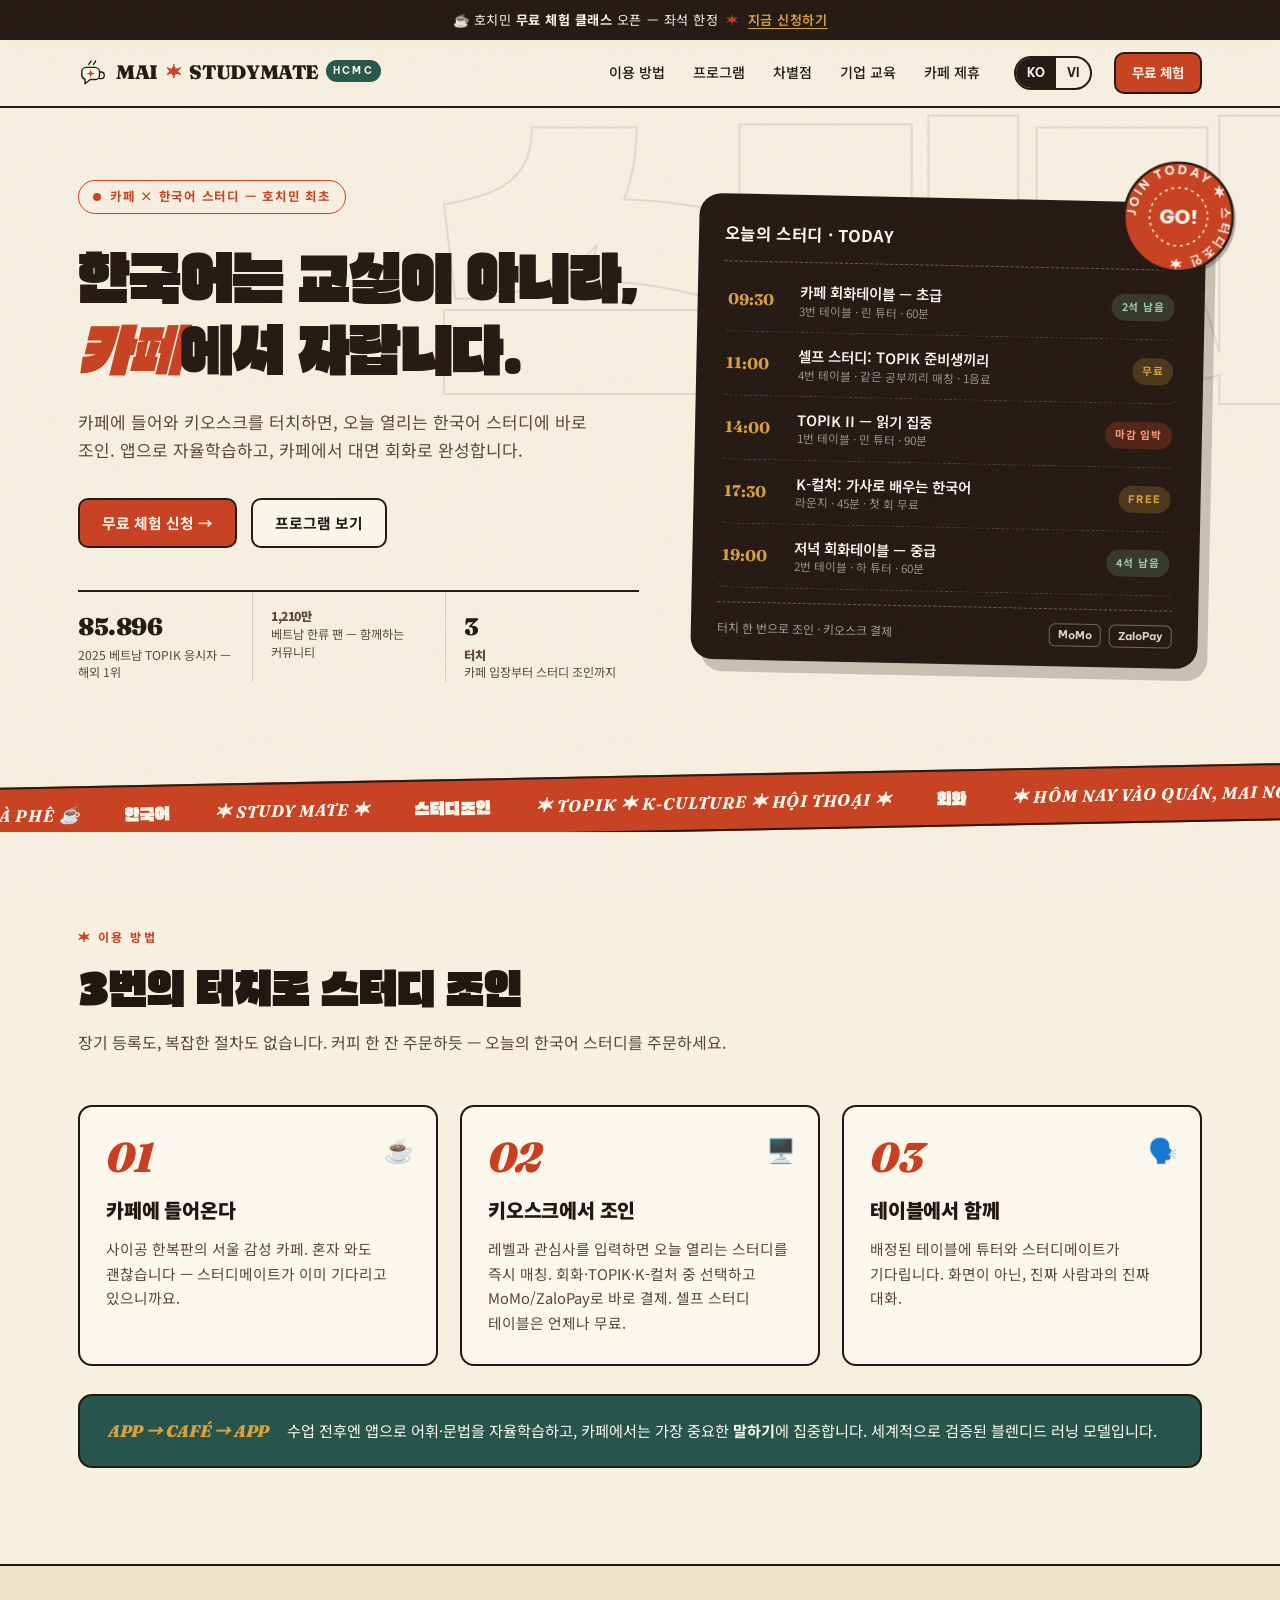
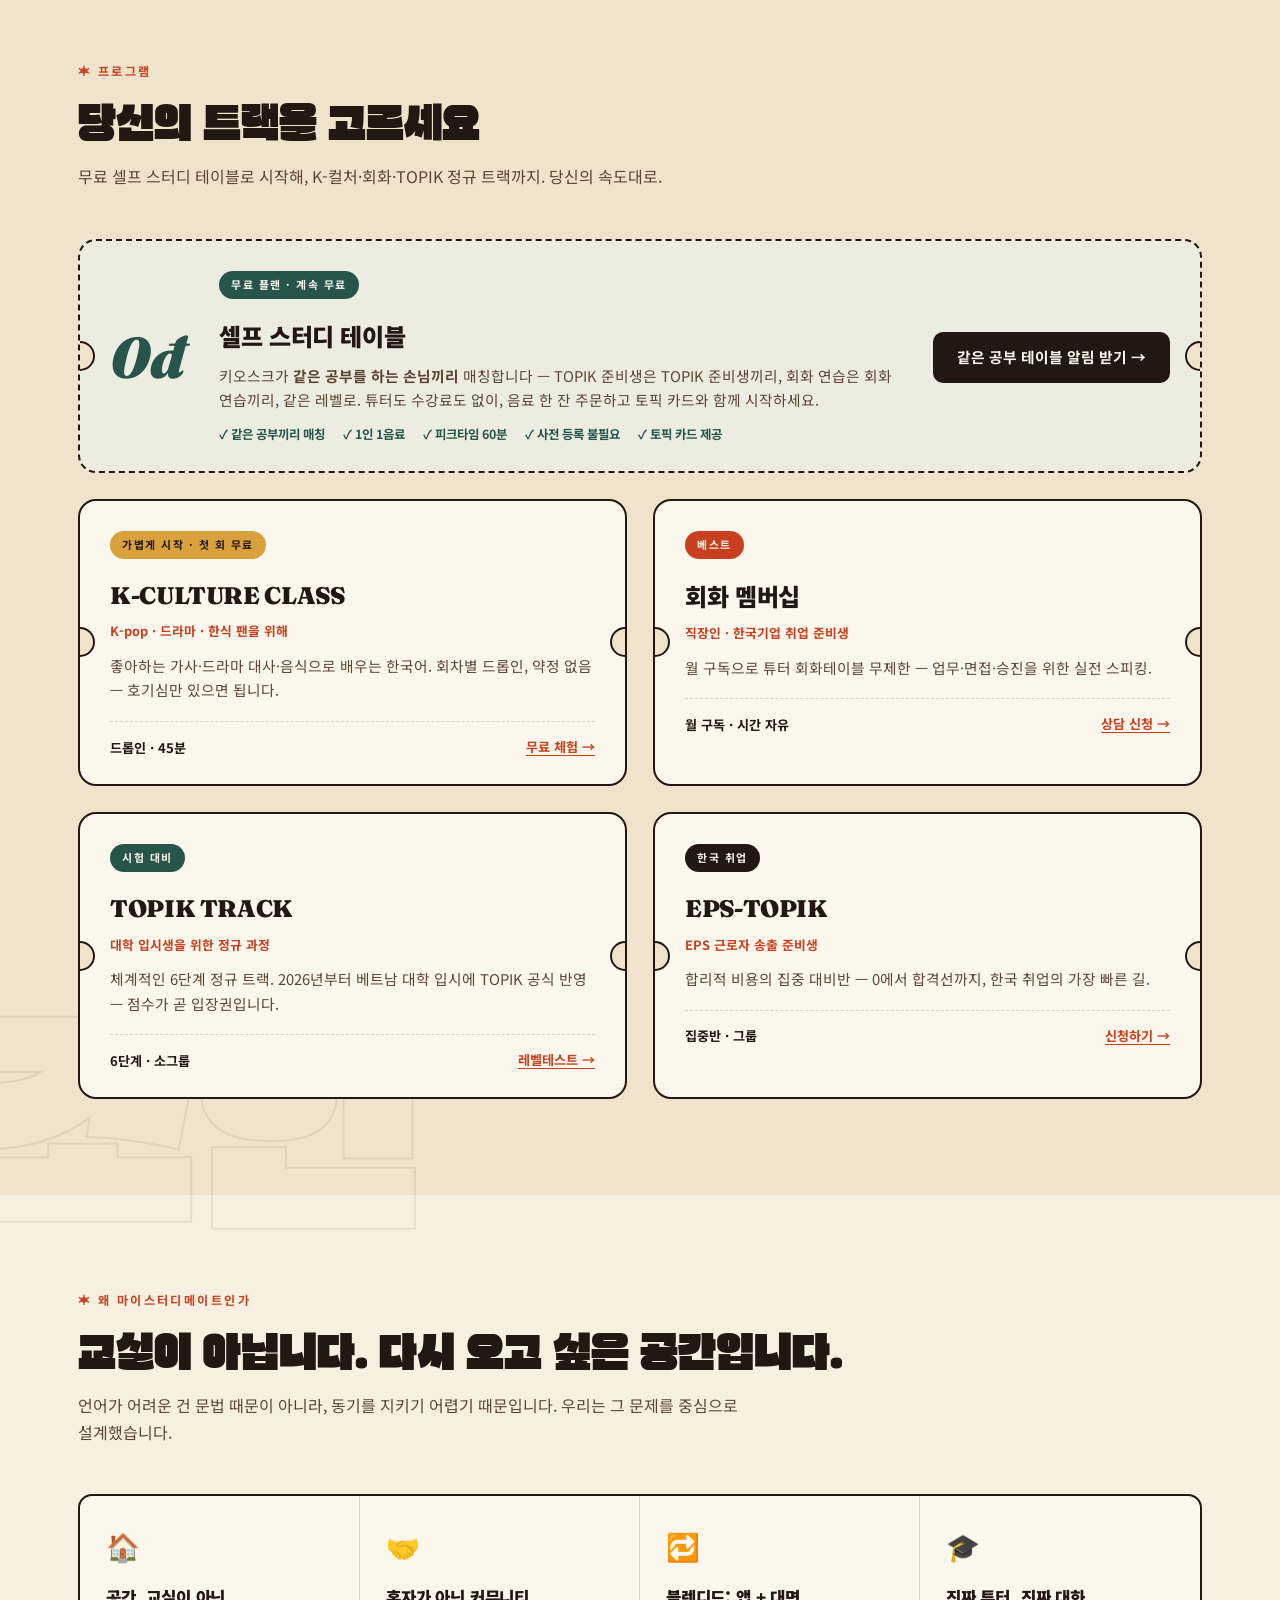
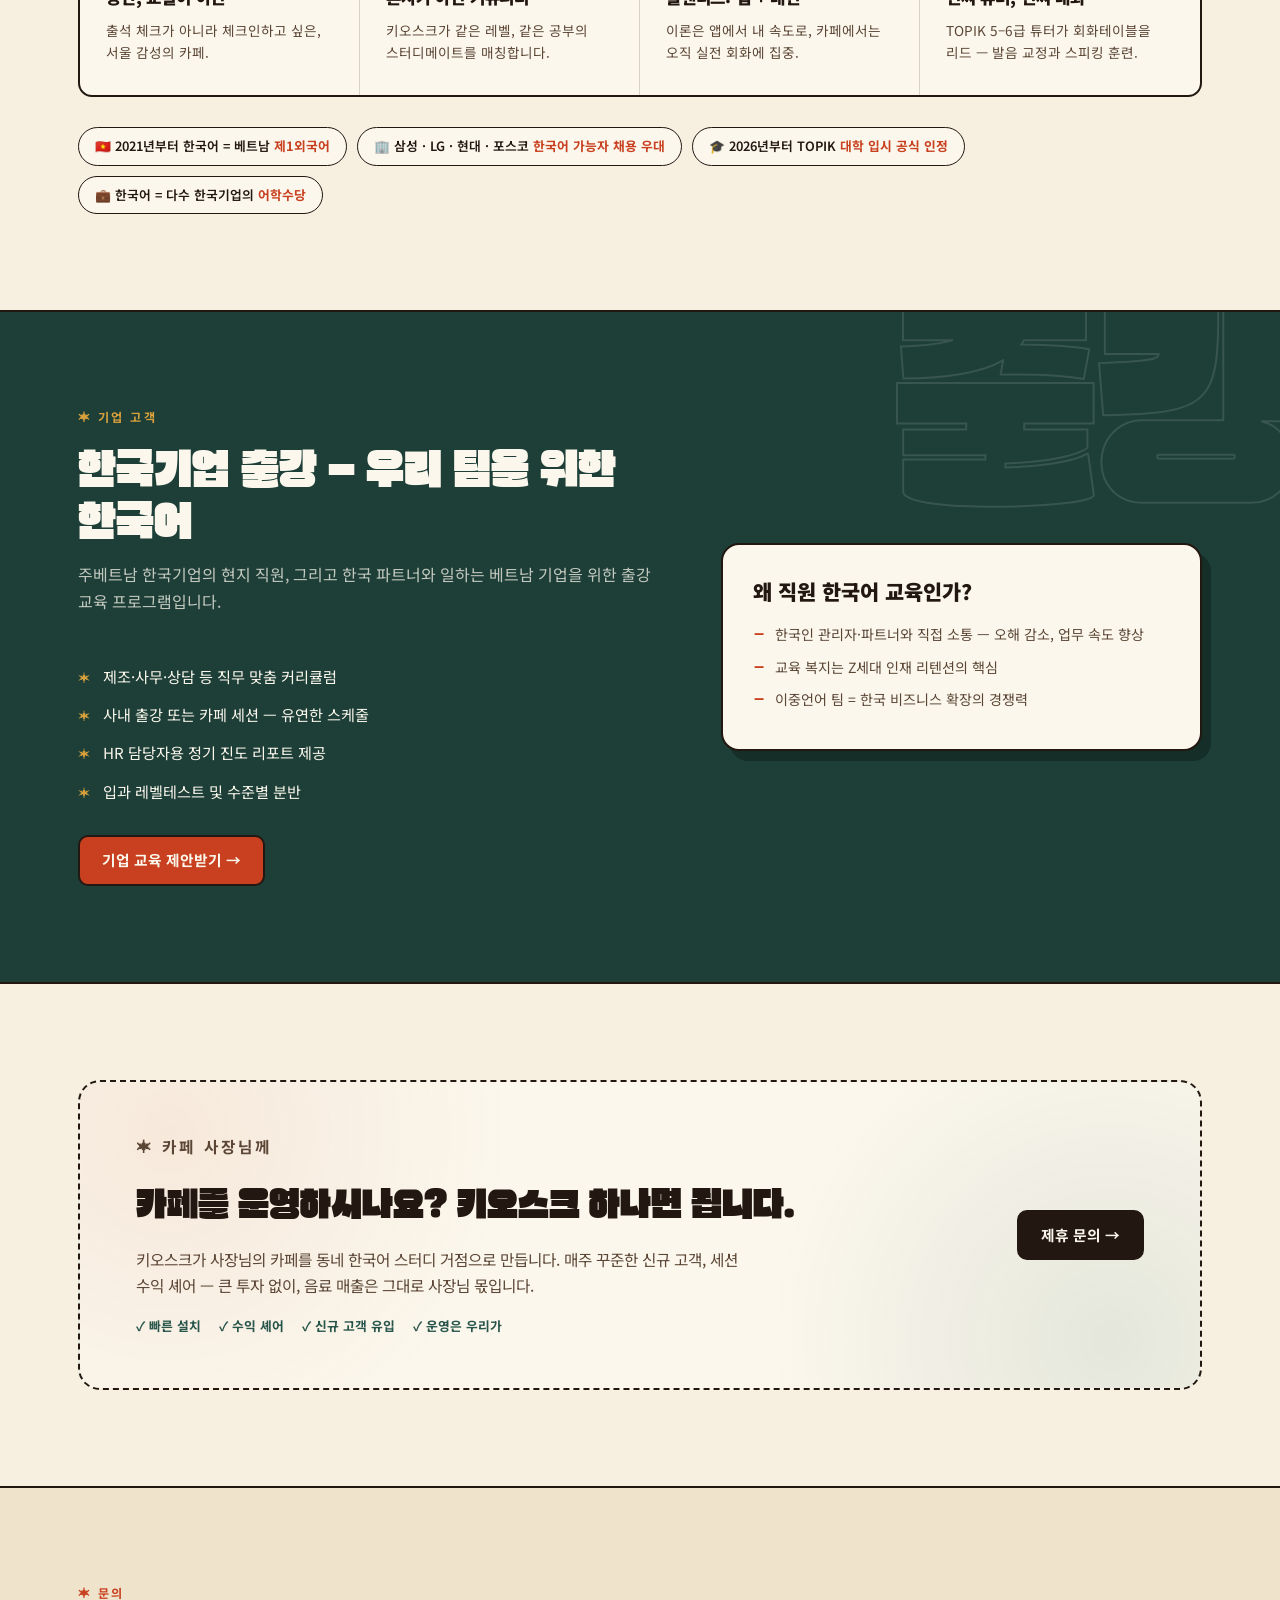
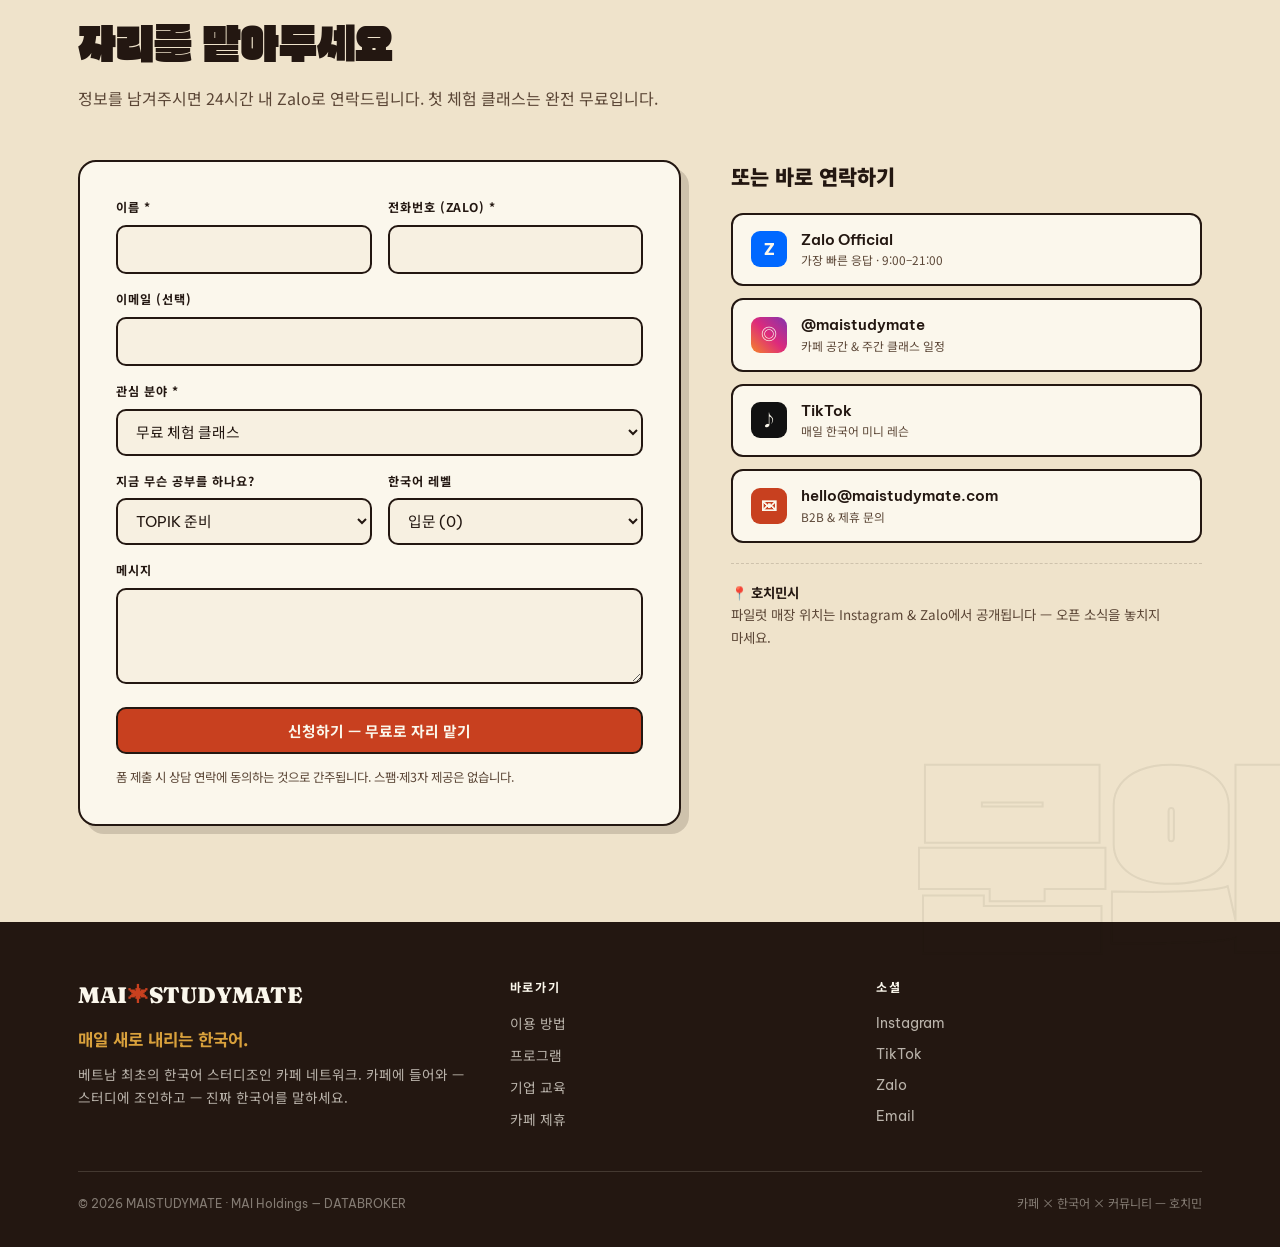
==== commit c26a1f97: "fix: mobile layout (header overflow, horizontal pan) + Korean as default - html/body overflow-x: cli" ====
--- a/index.html
+++ b/index.html
@@ -1,10 +1,10 @@
 <!DOCTYPE html>
-<html lang="vi" data-lang="vi">
+<html lang="ko" data-lang="ko">
 <head>
   <meta charset="UTF-8" />
   <meta name="viewport" content="width=device-width, initial-scale=1.0" />
-  <title>MAISTUDYMATE — Hôm nay vào quán, MAI nói tiếng Hàn | Cà phê × Study tiếng Hàn TP.HCM</title>
-  <meta name="description" content="Bước vào quán cà phê, chạm kiosk và join ngay một bàn học tiếng Hàn hôm nay — cùng tutor và bạn học thật. K-Culture class miễn phí, hội thoại, TOPIK, EPS. TP. Hồ Chí Minh." />
+  <title>MAISTUDYMATE — 매일 새로 내리는 한국어 | 호치민 한국어 스터디조인 카페</title>
+  <meta name="description" content="카페에 들어와 키오스크를 터치하면 오늘 열리는 한국어 스터디에 바로 조인. 무료 컬처클래스·셀프 스터디 테이블·회화·TOPIK·EPS. 호치민." />
   <meta property="og:title" content="MAISTUDYMATE — Hôm nay vào quán, MAI nói tiếng Hàn." />
   <link rel="icon" type="image/svg+xml" href="data:image/svg+xml,%3Csvg xmlns='http://www.w3.org/2000/svg' viewBox='0 0 64 64'%3E%3Cpath d='M18 12h18a14 14 0 0 1 14 14v8a14 14 0 0 1-14 14H26L14 58V46.5A14 14 0 0 1 4 34v-8a14 14 0 0 1 14-14z' fill='%23C8401F'/%3E%3Cpath d='M27 18l3 9 9 3-9 3-3 9-3-9-9-3 9-3z' fill='%23FBF7EC'/%3E%3C/svg%3E" />
   <meta property="og:description" content="Join một bàn học tiếng Hàn ngay hôm nay tại TP.HCM. Lớp trải nghiệm miễn phí — số chỗ có hạn." />
@@ -42,8 +42,8 @@
         <a href="#partner"><span class="vi">Đối tác quán</span><span class="ko">카페 제휴</span></a>
       </nav>
       <div class="lang-toggle" role="group" aria-label="Language">
-        <button type="button" data-setlang="vi" class="active">VI</button>
-        <button type="button" data-setlang="ko">KO</button>
+        <button type="button" data-setlang="ko" class="active">KO</button>
+        <button type="button" data-setlang="vi">VI</button>
       </div>
       <a class="btn btn-red btn-sm head-cta" href="#contact"><span class="vi">Học thử miễn phí</span><span class="ko">무료 체험</span></a>
       <button class="menu-btn" id="menuBtn" aria-label="Menu">☰</button>
@@ -79,7 +79,7 @@
               <span class="ko">2025 베트남 TOPIK 응시자 — 해외 1위</span>
             </div>
             <div class="stat">
-              <b>12,1<small>M</small></b>
+              <b><span class="vi">12,1<small>M</small></span><span class="ko">1,210만</span></b>
               <span class="vi">fan Hallyu tại Việt Nam — cùng một cộng đồng với bạn</span>
               <span class="ko">베트남 한류 팬 — 함께하는 커뮤니티</span>
             </div>
--- a/styles.css
+++ b/styles.css
@@ -29,14 +29,17 @@
 
 * { margin: 0; padding: 0; box-sizing: border-box; }
 
-html { scroll-behavior: smooth; }
+html {
+  scroll-behavior: smooth;
+  overflow-x: clip; /* 회전된 마퀴 등 변형 요소의 가로 패닝 차단 (모바일) */
+}
 
 body {
   font-family: var(--font-body);
   background: var(--paper);
   color: var(--ink);
   line-height: 1.6;
-  overflow-x: hidden;
+  overflow-x: clip;
   -webkit-font-smoothing: antialiased;
 }
 
@@ -55,7 +58,8 @@
 [data-lang="vi"] .ko { display: none !important; }
 [data-lang="ko"] .vi { display: none !important; }
 
-.ko { font-family: var(--font-ko-body); }
+.ko { font-family: var(--font-ko-body); word-break: keep-all; }
+[data-lang="ko"] body, [data-lang="ko"] h1, [data-lang="ko"] h2, [data-lang="ko"] h3 { word-break: keep-all; }
 h1 .ko, h2 .ko, .display .ko {
   font-family: var(--font-ko-display);
   font-weight: 400;
@@ -942,7 +946,14 @@
 }
 @media (max-width: 760px) {
   .nav, .head-cta { display: none; }
-  .menu-btn { display: block; }
+  .menu-btn { display: block; flex: none; }
+  .site-head .wrap { gap: 10px; padding: 0 16px; }
+  .brand { font-size: 1.02rem; gap: 6px; margin-right: auto; }
+  .brand .mark { width: 24px; height: 24px; }
+  .brand .city { display: none; }
+  .lang-toggle { font-size: 0.72rem; flex: none; }
+  .lang-toggle button { padding: 4px 9px; }
+  .announce { font-size: 0.72rem; padding: 7px 12px; }
   .nav.open {
     display: flex;
     flex-direction: column;
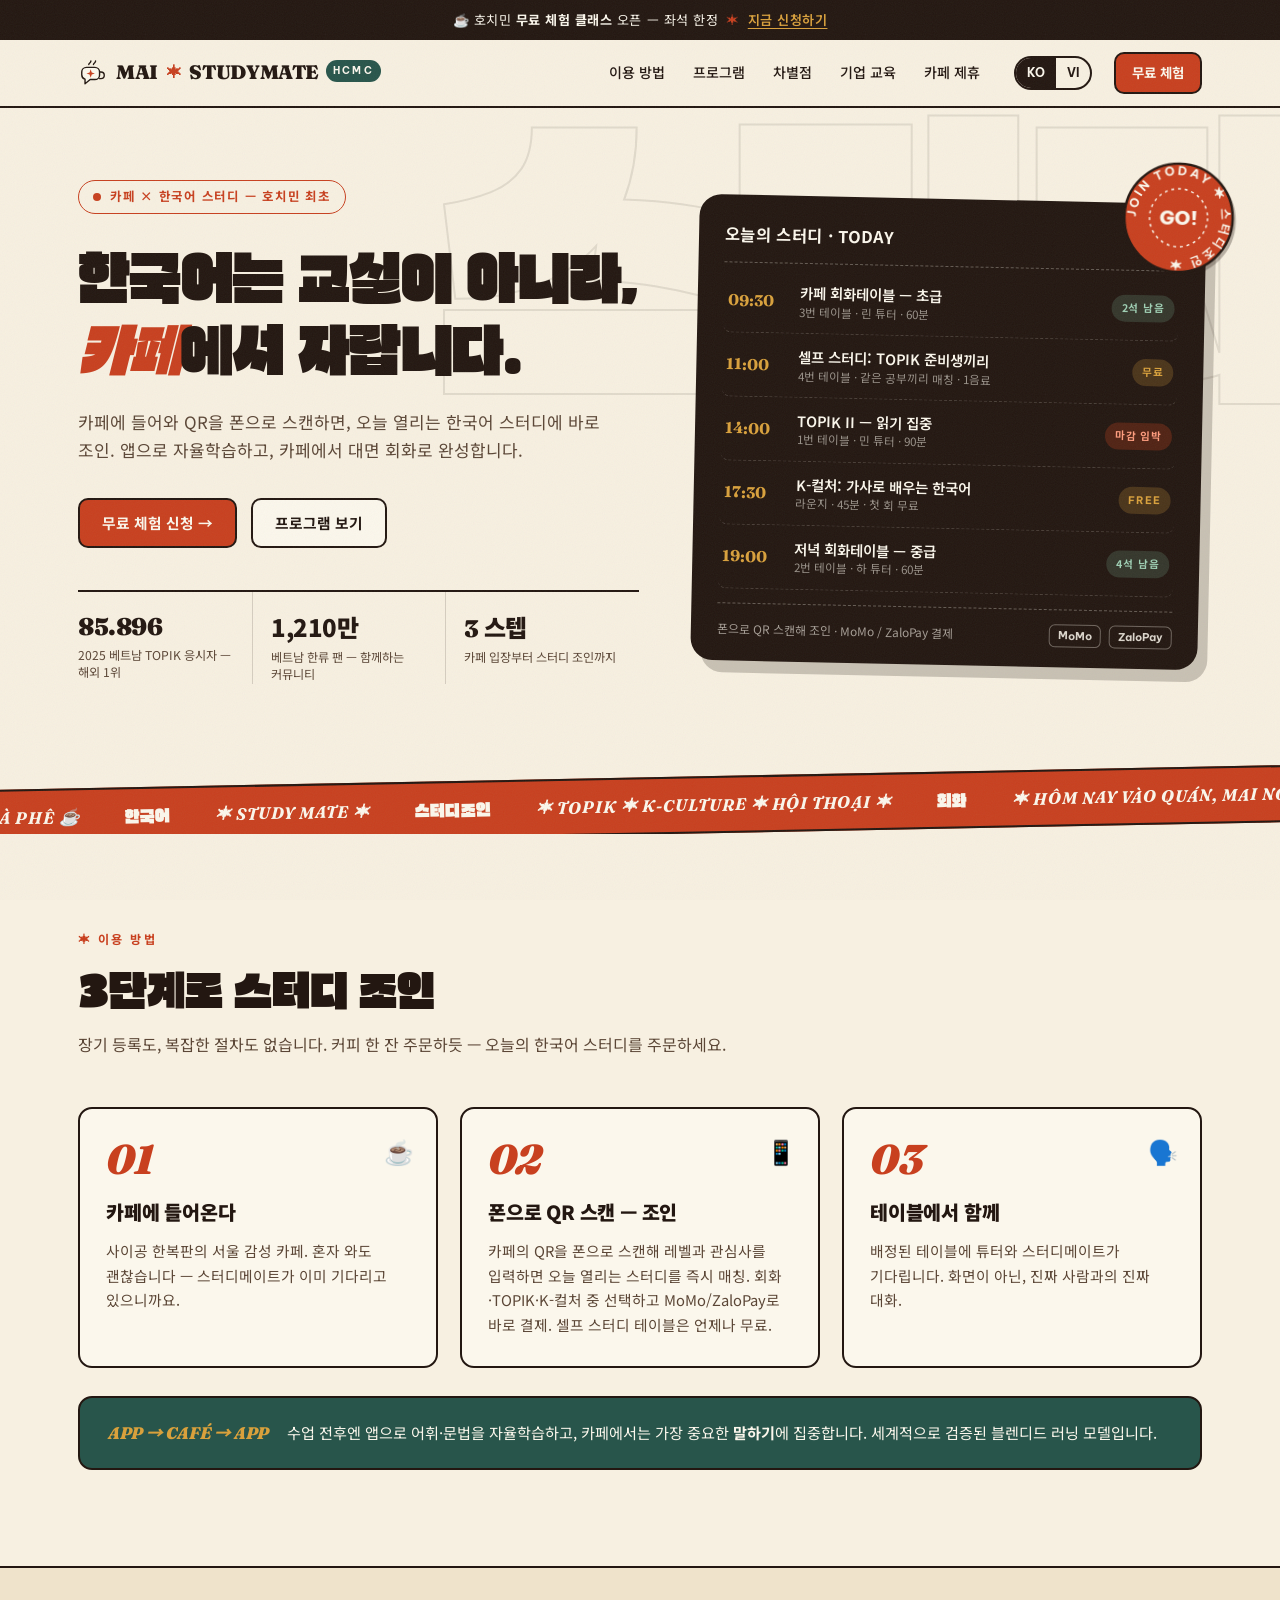
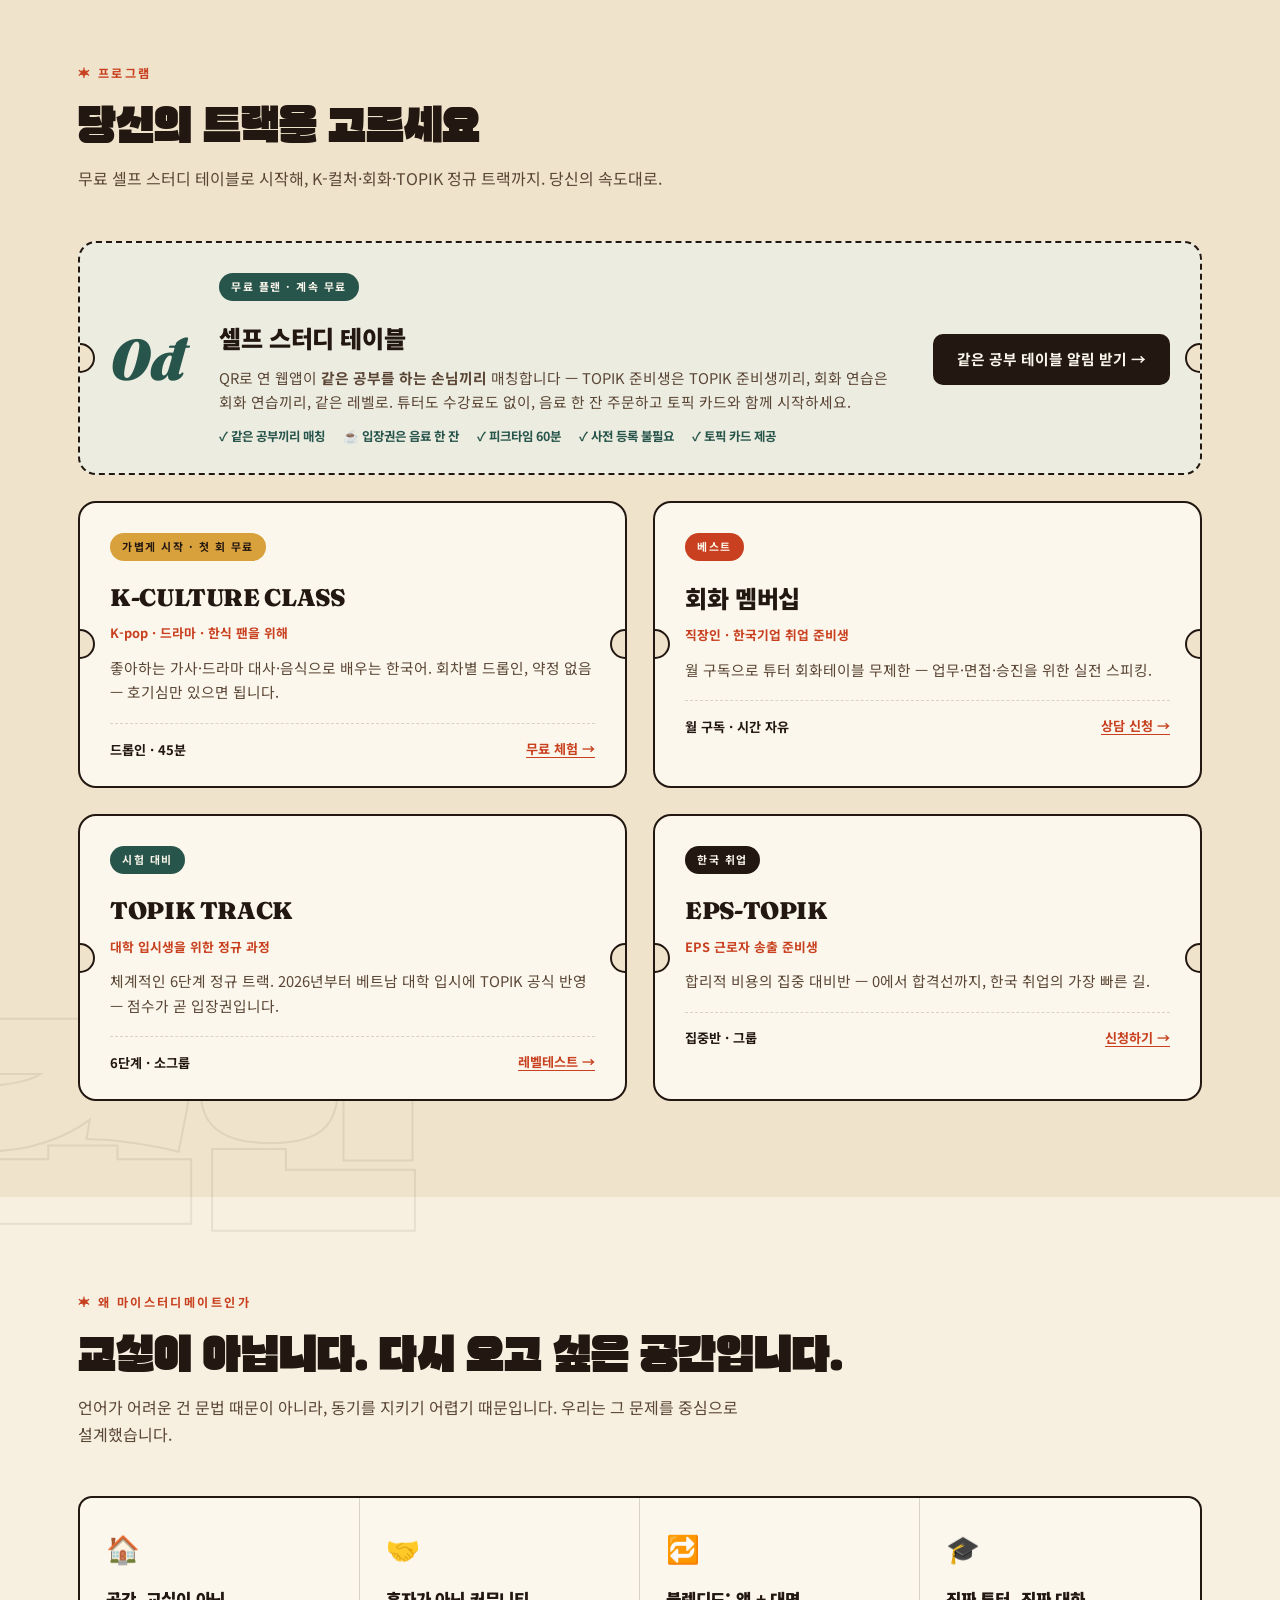
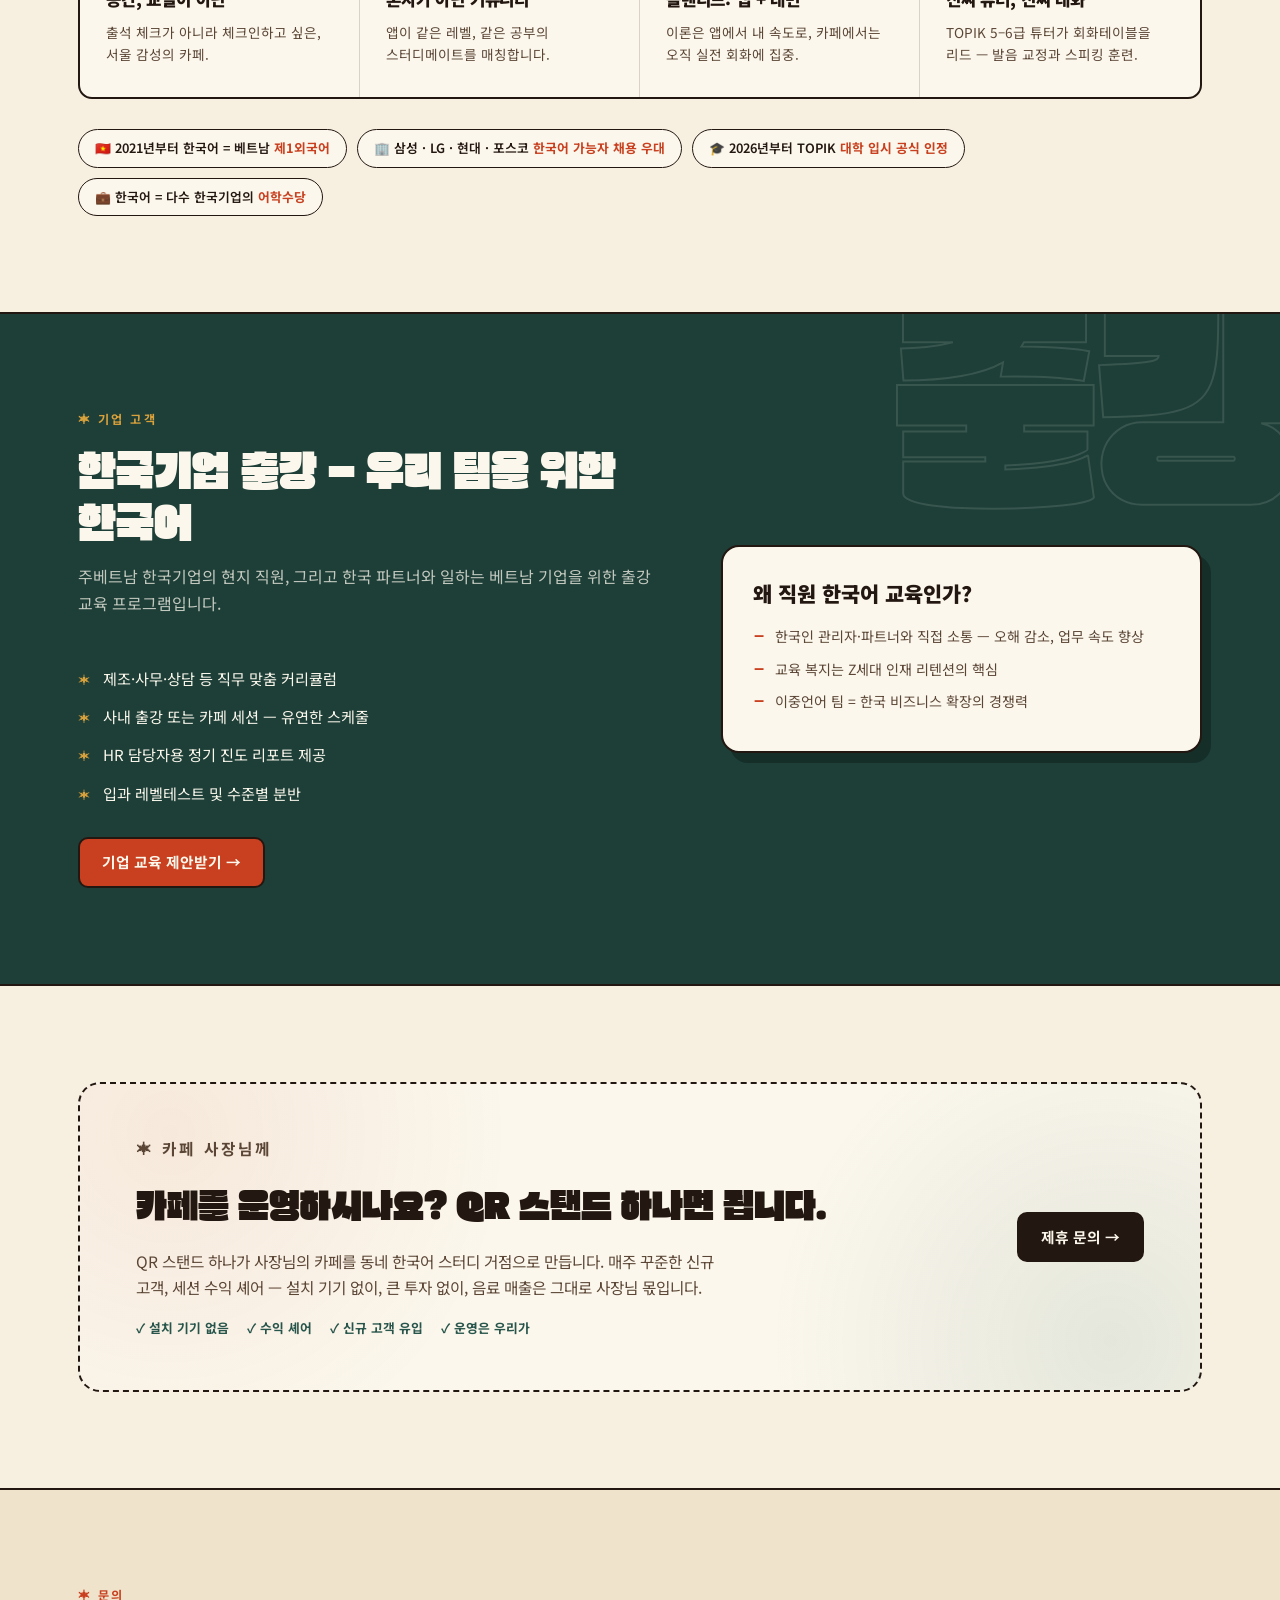
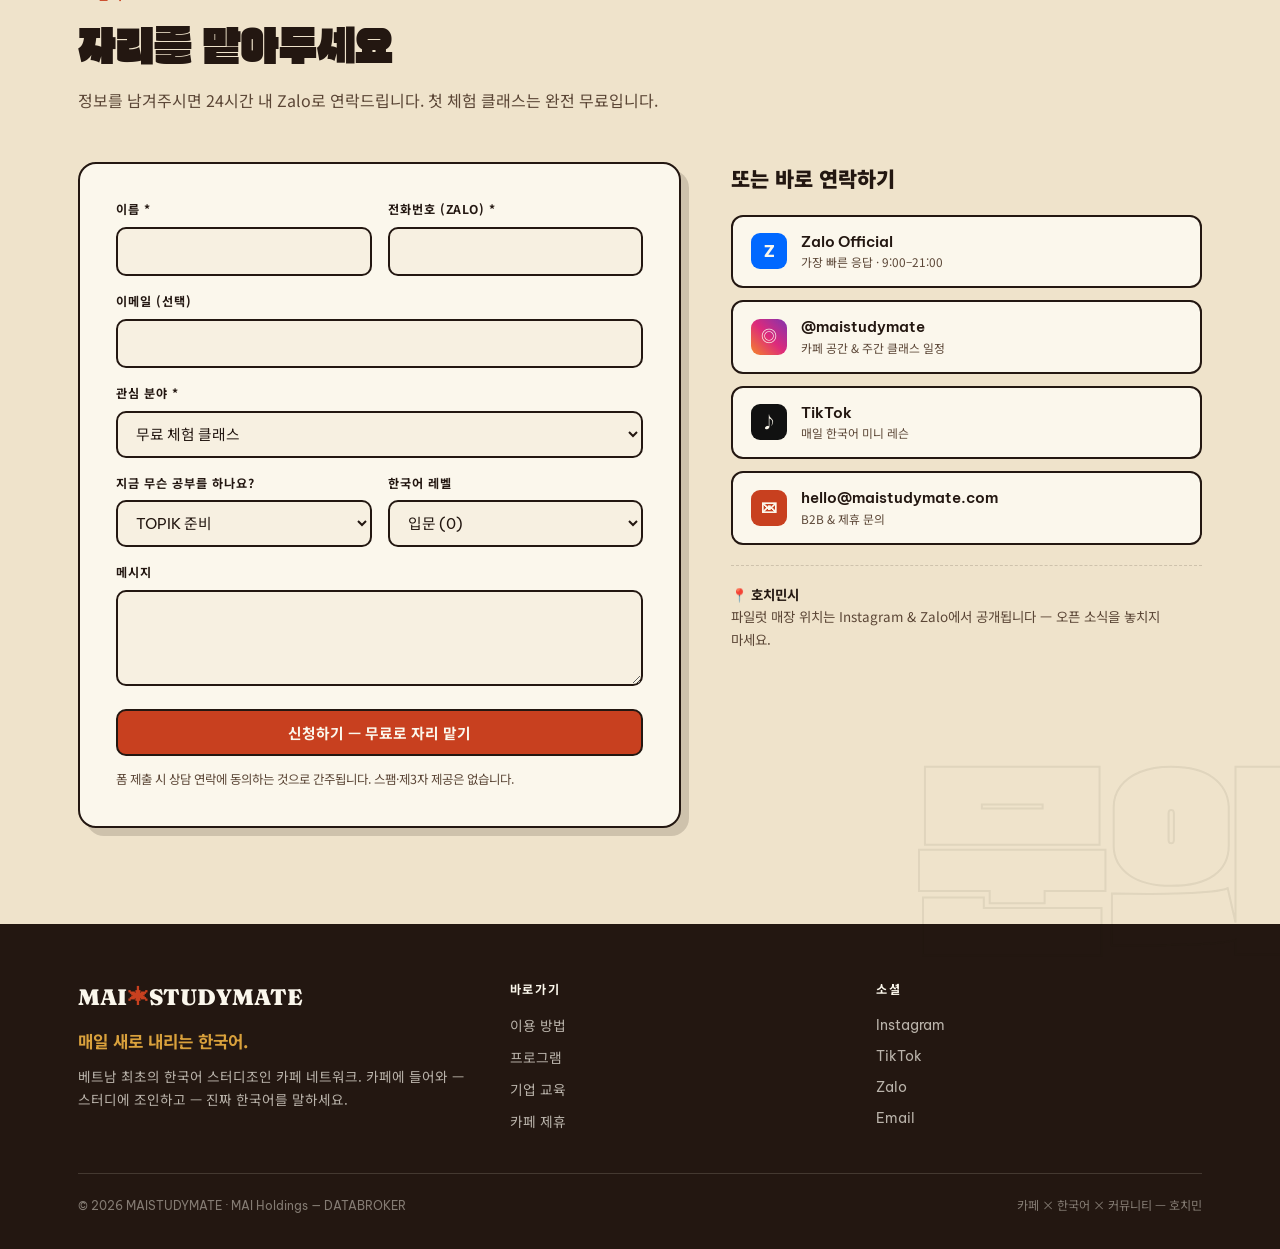
==== commit 8ec51308: "feat: QR 스캔 조인으로 히어로/카피 리프레임 (키오스크→QR·본인폰, 키오스크는 백업) Co-Authored-By: Claude Opus 4.8 (1M context) <n" ====
--- a/index.html
+++ b/index.html
@@ -4,7 +4,7 @@
   <meta charset="UTF-8" />
   <meta name="viewport" content="width=device-width, initial-scale=1.0" />
   <title>MAISTUDYMATE — 매일 새로 내리는 한국어 | 호치민 한국어 스터디조인 카페</title>
-  <meta name="description" content="카페에 들어와 키오스크를 터치하면 오늘 열리는 한국어 스터디에 바로 조인. 무료 컬처클래스·셀프 스터디 테이블·회화·TOPIK·EPS. 호치민." />
+  <meta name="description" content="카페에 들어와 QR을 스캔하면 오늘 열리는 한국어 스터디에 바로 조인. 무료 컬처클래스·셀프 스터디 테이블·회화·TOPIK·EPS. 호치민." />
   <meta property="og:title" content="MAISTUDYMATE — Hôm nay vào quán, MAI nói tiếng Hàn." />
   <link rel="icon" type="image/svg+xml" href="data:image/svg+xml,%3Csvg xmlns='http://www.w3.org/2000/svg' viewBox='0 0 64 64'%3E%3Cpath d='M18 12h18a14 14 0 0 1 14 14v8a14 14 0 0 1-14 14H26L14 58V46.5A14 14 0 0 1 4 34v-8a14 14 0 0 1 14-14z' fill='%23C8401F'/%3E%3Cpath d='M27 18l3 9 9 3-9 3-3 9-3-9-9-3 9-3z' fill='%23FBF7EC'/%3E%3C/svg%3E" />
   <meta property="og:description" content="Join một bàn học tiếng Hàn ngay hôm nay tại TP.HCM. Lớp trải nghiệm miễn phí — số chỗ có hạn." />
@@ -65,8 +65,8 @@
             <span class="ko">한국어는 교실이 아니라,<br /><em>카페</em>에서 자랍니다.</span>
           </h1>
           <p class="lede reveal" data-delay="2">
-            <span class="vi">Bước vào quán, chạm kiosk và join ngay một bàn học tiếng Hàn hôm nay — cùng tutor và những người bạn học thật. Tự học trên app, thực hành mặt-đối-mặt tại quán.</span>
-            <span class="ko">카페에 들어와 키오스크를 터치하면, 오늘 열리는 한국어 스터디에 바로 조인. 앱으로 자율학습하고, 카페에서 대면 회화로 완성합니다.</span>
+            <span class="vi">Bước vào quán, quét mã QR bằng điện thoại của bạn và join ngay một bàn học tiếng Hàn hôm nay — cùng tutor và những người bạn học thật. Tự học trên app, thực hành mặt-đối-mặt tại quán.</span>
+            <span class="ko">카페에 들어와 QR을 폰으로 스캔하면, 오늘 열리는 한국어 스터디에 바로 조인. 앱으로 자율학습하고, 카페에서 대면 회화로 완성합니다.</span>
           </p>
           <div class="hero-ctas reveal" data-delay="2">
             <a class="btn btn-red" href="#contact"><span class="vi">Học thử miễn phí →</span><span class="ko">무료 체험 신청 →</span></a>
@@ -84,7 +84,7 @@
               <span class="ko">베트남 한류 팬 — 함께하는 커뮤니티</span>
             </div>
             <div class="stat">
-              <b>3 <span class="vi">chạm</span><span class="ko">터치</span></b>
+              <b>3 <span class="vi">bước</span><span class="ko">스텝</span></b>
               <span class="vi">để join một bàn học ngay khi bước vào quán</span>
               <span class="ko">카페 입장부터 스터디 조인까지</span>
             </div>
@@ -150,8 +150,8 @@
             </div>
 
             <div class="kiosk-foot">
-              <span class="vi">Chạm để join · thanh toán tại kiosk</span>
-              <span class="ko">터치 한 번으로 조인 · 키오스크 결제</span>
+              <span class="vi">Quét QR bằng điện thoại để join · thanh toán MoMo / ZaloPay</span>
+              <span class="ko">폰으로 QR 스캔해 조인 · MoMo / ZaloPay 결제</span>
               <span class="pay"><i>MoMo</i><i>ZaloPay</i></span>
             </div>
           </div>
@@ -173,7 +173,7 @@
         <p class="kicker reveal"><span class="vi">Cách hoạt động</span><span class="ko">이용 방법</span></p>
         <h2 class="title reveal">
           <span class="vi">Join một bàn học trong 3 bước</span>
-          <span class="ko">3번의 터치로 스터디 조인</span>
+          <span class="ko">3단계로 스터디 조인</span>
         </h2>
         <p class="sub reveal" data-delay="1">
           <span class="vi">Không ghi danh khóa dài hạn, không thủ tục. Giống như gọi một ly cà phê — nhưng thứ bạn nhận được là một bàn học tiếng Hàn.</span>
@@ -190,11 +190,11 @@
             </p>
           </article>
           <article class="step reveal" data-delay="2">
-            <span class="glyph">🖥️</span>
-            <h3><span class="vi">Chạm kiosk — chọn lớp</span><span class="ko">키오스크에서 조인</span></h3>
-            <p>
-              <span class="vi">Nhập trình độ &amp; sở thích, kiosk gợi ý các bàn học đang mở hôm nay: hội thoại, TOPIK, K-culture. Thanh toán ngay bằng MoMo / ZaloPay. Bàn tự học cùng nhau? Luôn luôn 0đ.</span>
-              <span class="ko">레벨과 관심사를 입력하면 오늘 열리는 스터디를 즉시 매칭. 회화·TOPIK·K-컬처 중 선택하고 MoMo/ZaloPay로 바로 결제. 셀프 스터디 테이블은 언제나 무료.</span>
+            <span class="glyph">📱</span>
+            <h3><span class="vi">Quét QR — chọn lớp</span><span class="ko">폰으로 QR 스캔 — 조인</span></h3>
+            <p>
+              <span class="vi">Quét mã QR tại quán bằng điện thoại, nhập trình độ &amp; sở thích — web-app gợi ý các bàn học đang mở hôm nay: hội thoại, TOPIK, K-culture. Thanh toán ngay bằng MoMo / ZaloPay. Bàn tự học cùng nhau? Luôn luôn 0đ.</span>
+              <span class="ko">카페의 QR을 폰으로 스캔해 레벨과 관심사를 입력하면 오늘 열리는 스터디를 즉시 매칭. 회화·TOPIK·K-컬처 중 선택하고 MoMo/ZaloPay로 바로 결제. 셀프 스터디 테이블은 언제나 무료.</span>
             </p>
           </article>
           <article class="step reveal" data-delay="3">
@@ -237,12 +237,12 @@
               <span class="ticket-tag jade"><span class="vi">Gói miễn phí · mãi mãi</span><span class="ko">무료 플랜 · 계속 무료</span></span>
               <h3><span class="vi">Bàn tự học cùng nhau</span><span class="ko">셀프 스터디 테이블</span></h3>
               <p>
-                <span class="vi">Kiosk ghép bạn với những người <b>đang học cùng một thứ với bạn</b> — luyện TOPIK với người luyện TOPIK, hội thoại với người mê hội thoại — và cùng trình độ, ngay tại quán. Không tutor, không học phí: gọi một đồ uống, nhận bộ thẻ chủ đề và bắt đầu.</span>
-                <span class="ko">키오스크가 <b>같은 공부를 하는 손님끼리</b> 매칭합니다 — TOPIK 준비생은 TOPIK 준비생끼리, 회화 연습은 회화 연습끼리, 같은 레벨로. 튜터도 수강료도 없이, 음료 한 잔 주문하고 토픽 카드와 함께 시작하세요.</span>
+                <span class="vi">Web-app ghép bạn với những người <b>đang học cùng một thứ với bạn</b> — luyện TOPIK với người luyện TOPIK, hội thoại với người mê hội thoại — và cùng trình độ, ngay tại quán. Không tutor, không học phí: gọi một đồ uống, nhận bộ thẻ chủ đề và bắt đầu.</span>
+                <span class="ko">QR로 연 웹앱이 <b>같은 공부를 하는 손님끼리</b> 매칭합니다 — TOPIK 준비생은 TOPIK 준비생끼리, 회화 연습은 회화 연습끼리, 같은 레벨로. 튜터도 수강료도 없이, 음료 한 잔 주문하고 토픽 카드와 함께 시작하세요.</span>
               </p>
               <p class="conds">
                 <span><span class="vi">✓ Ghép cùng chủ đề học</span><span class="ko">✓ 같은 공부끼리 매칭</span></span>
-                <span><span class="vi">✓ 1 đồ uống / người</span><span class="ko">✓ 1인 1음료</span></span>
+                <span><span class="vi">☕ Vé vào = một ly nước</span><span class="ko">☕ 입장권은 음료 한 잔</span></span>
                 <span><span class="vi">✓ 60 phút giờ cao điểm</span><span class="ko">✓ 피크타임 60분</span></span>
                 <span><span class="vi">✓ Không cần đăng ký trước</span><span class="ko">✓ 사전 등록 불필요</span></span>
                 <span><span class="vi">✓ Thẻ chủ đề tại bàn</span><span class="ko">✓ 토픽 카드 제공</span></span>
@@ -332,7 +332,7 @@
           <div class="why-cell">
             <span class="ic">🤝</span>
             <h3><span class="vi">Cộng đồng, không phải một mình</span><span class="ko">혼자가 아닌 커뮤니티</span></h3>
-            <p><span class="vi">Kiosk ghép bạn với những người cùng trình độ, cùng môn đang học — bạn học thật, hẹn học thật.</span><span class="ko">키오스크가 같은 레벨, 같은 공부의 스터디메이트를 매칭합니다.</span></p>
+            <p><span class="vi">Web-app ghép bạn với những người cùng trình độ, cùng môn đang học — bạn học thật, hẹn học thật.</span><span class="ko">앱이 같은 레벨, 같은 공부의 스터디메이트를 매칭합니다.</span></p>
           </div>
           <div class="why-cell">
             <span class="ic">🔁</span>
@@ -396,15 +396,15 @@
           <div>
             <p class="kicker"><span class="vi">Dành cho chủ quán cà phê</span><span class="ko">카페 사장님께</span></p>
             <h2>
-              <span class="vi">Bạn có quán cà phê? Đặt một kiosk MAISTUDYMATE.</span>
-              <span class="ko">카페를 운영하시나요? 키오스크 하나면 됩니다.</span>
+              <span class="vi">Bạn có quán cà phê? Chỉ cần một standee QR MAISTUDYMATE.</span>
+              <span class="ko">카페를 운영하시나요? QR 스탠드 하나면 됩니다.</span>
             </h2>
             <p>
-              <span class="vi">Kiosk biến quán của bạn thành điểm hẹn học tiếng Hàn của khu phố: khách mới đều đặn mỗi tuần, doanh thu chia sẻ từ các buổi học — quán không tốn chi phí đầu tư lớn, đồ uống vẫn là của bạn.</span>
-              <span class="ko">키오스크가 사장님의 카페를 동네 한국어 스터디 거점으로 만듭니다. 매주 꾸준한 신규 고객, 세션 수익 셰어 — 큰 투자 없이, 음료 매출은 그대로 사장님 몫입니다.</span>
+              <span class="vi">Một mã QR biến quán của bạn thành điểm hẹn học tiếng Hàn của khu phố: khách mới đều đặn mỗi tuần, doanh thu chia sẻ từ các buổi học — không cần lắp thiết bị, không tốn chi phí đầu tư lớn, đồ uống vẫn là của bạn.</span>
+              <span class="ko">QR 스탠드 하나가 사장님의 카페를 동네 한국어 스터디 거점으로 만듭니다. 매주 꾸준한 신규 고객, 세션 수익 셰어 — 설치 기기 없이, 큰 투자 없이, 음료 매출은 그대로 사장님 몫입니다.</span>
             </p>
             <p class="ks">
-              <span><span class="vi">✓ Lắp đặt nhanh</span><span class="ko">✓ 빠른 설치</span></span>
+              <span><span class="vi">✓ Không cần thiết bị</span><span class="ko">✓ 설치 기기 없음</span></span>
               <span><span class="vi">✓ Chia sẻ doanh thu</span><span class="ko">✓ 수익 셰어</span></span>
               <span><span class="vi">✓ Khách mới mỗi tuần</span><span class="ko">✓ 신규 고객 유입</span></span>
               <span><span class="vi">✓ Vận hành bởi chúng tôi</span><span class="ko">✓ 운영은 우리가</span></span>
@@ -455,7 +455,7 @@
                   <option value="topik" data-vi="TOPIK Track" data-ko="TOPIK 트랙">TOPIK Track</option>
                   <option value="eps" data-vi="EPS-TOPIK" data-ko="EPS-TOPIK">EPS-TOPIK</option>
                   <option value="b2b" data-vi="Đào tạo doanh nghiệp (B2B)" data-ko="기업 출강 (B2B)">Đào tạo doanh nghiệp (B2B)</option>
-                  <option value="partner" data-vi="Hợp tác đặt kiosk (chủ quán)" data-ko="카페 키오스크 제휴">Hợp tác đặt kiosk (chủ quán)</option>
+                  <option value="partner" data-vi="Hợp tác đặt QR (chủ quán)" data-ko="카페 제휴 (QR 스탠드)">Hợp tác đặt QR (chủ quán)</option>
                 </select>
               </div>
             <div class="form-row">
@@ -541,7 +541,7 @@
             <li><a href="#how"><span class="vi">Cách hoạt động</span><span class="ko">이용 방법</span></a></li>
             <li><a href="#programs"><span class="vi">Chương trình</span><span class="ko">프로그램</span></a></li>
             <li><a href="#b2b"><span class="vi">Đào tạo doanh nghiệp</span><span class="ko">기업 교육</span></a></li>
-            <li><a href="#partner"><span class="vi">Hợp tác đặt kiosk</span><span class="ko">카페 제휴</span></a></li>
+            <li><a href="#partner"><span class="vi">Đối tác đặt QR</span><span class="ko">카페 제휴</span></a></li>
           </ul>
         </div>
         <div>
--- a/styles.css
+++ b/styles.css
@@ -287,7 +287,7 @@
   letter-spacing: -0.02em;
 }
 .stat b .ko { font-family: var(--font-ko-body); font-weight: 900; }
-.stat span { font-size: 0.76rem; color: var(--ink-soft); line-height: 1.45; display: block; }
+.stat > span { font-size: 0.76rem; color: var(--ink-soft); line-height: 1.45; display: block; }
 
 /* --- kiosk board --- */
 .kiosk {
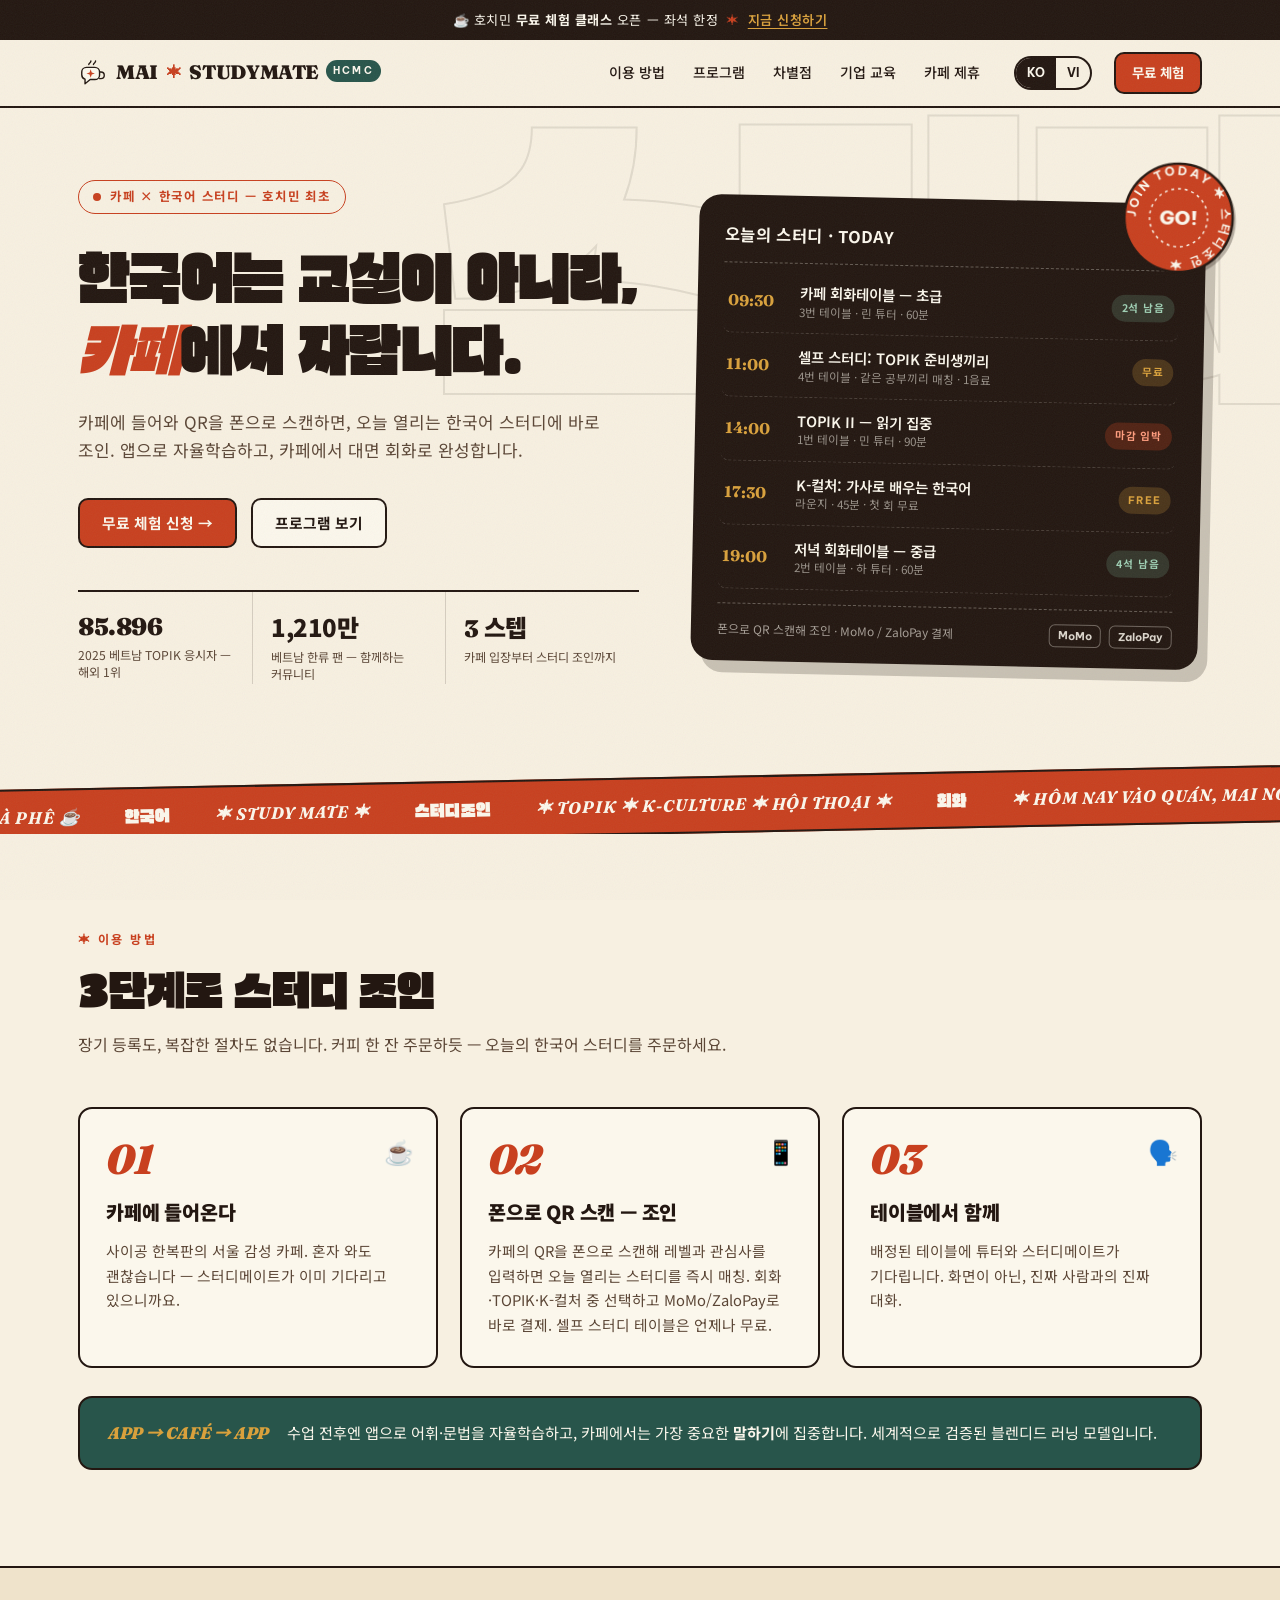
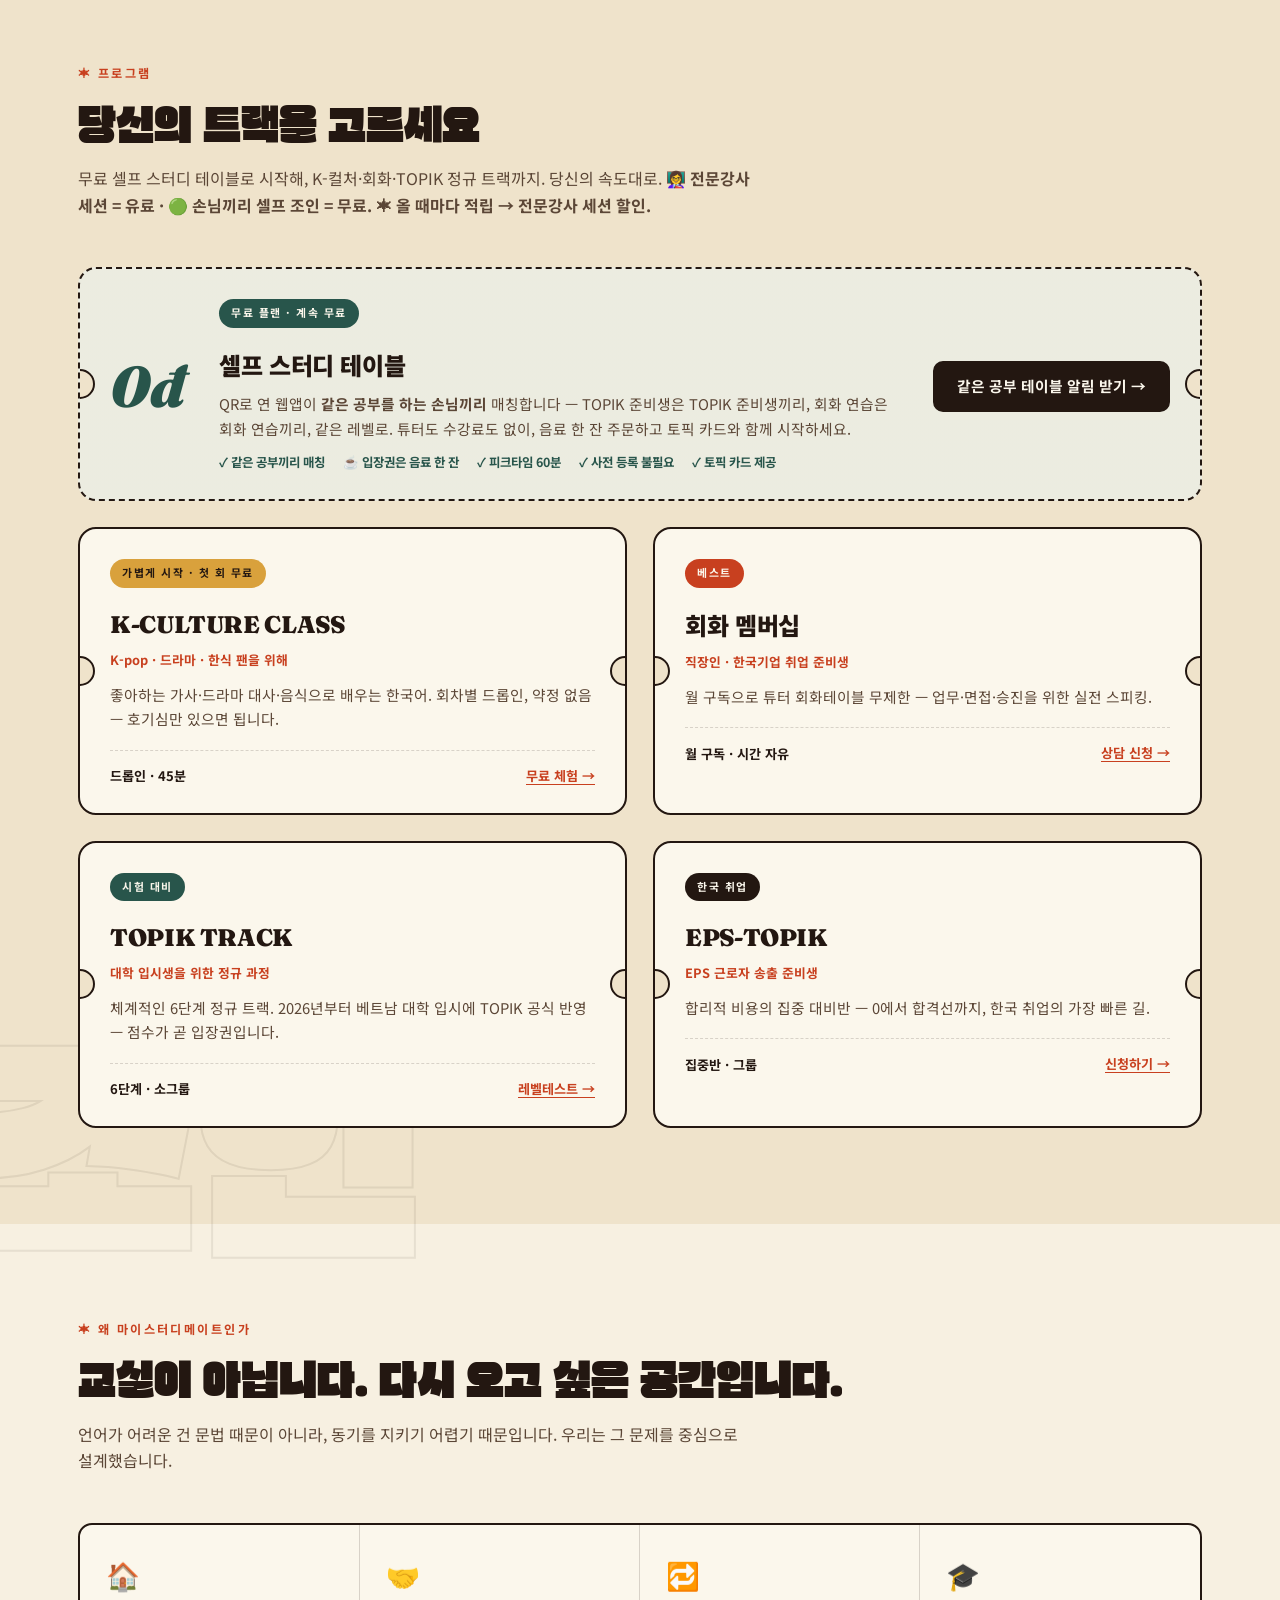
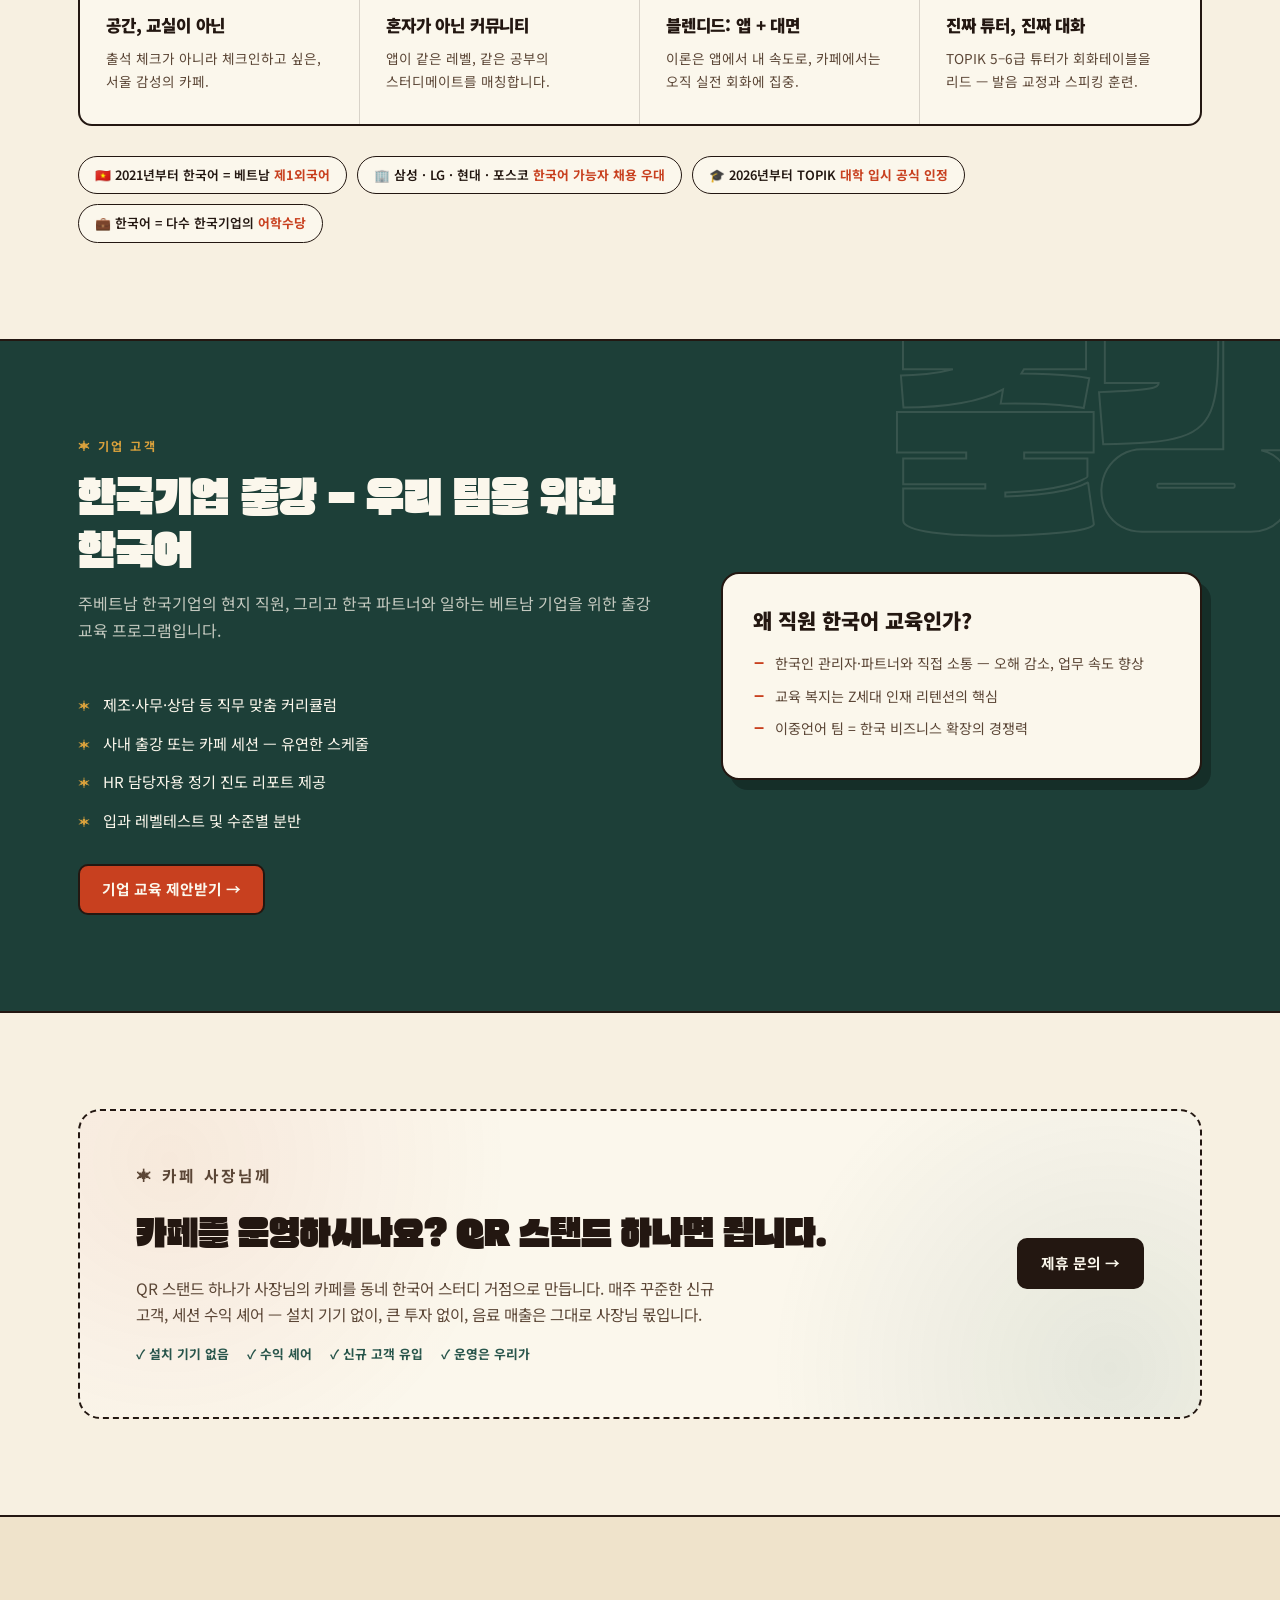
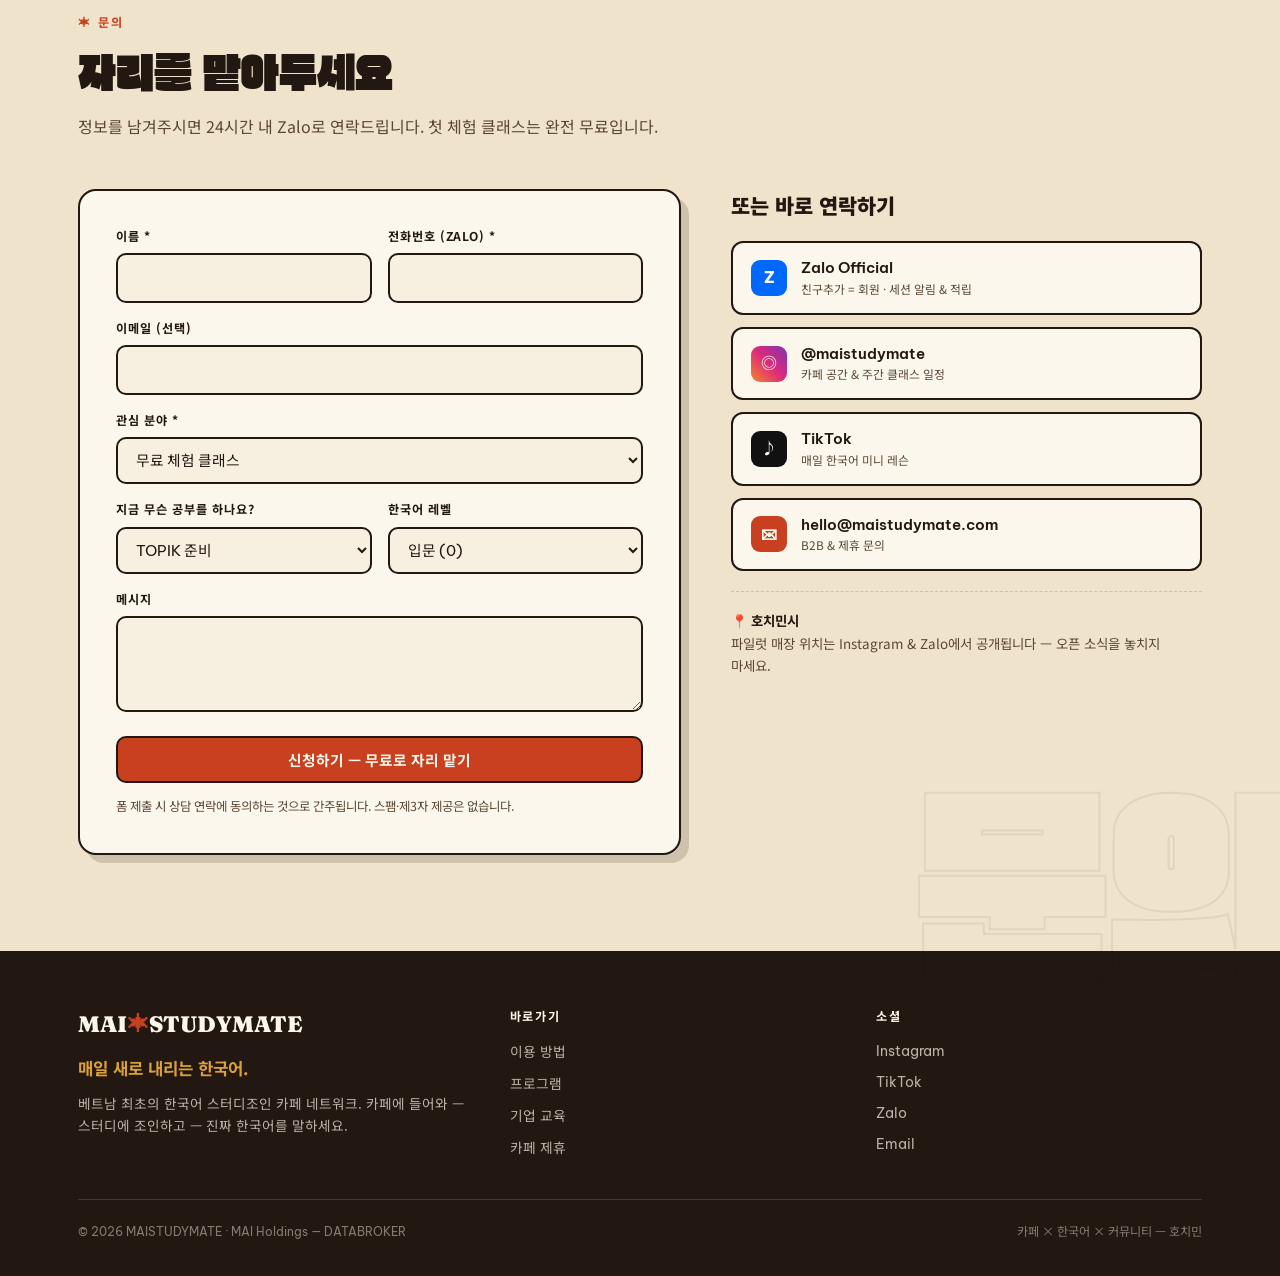
==== commit 3e6b4475: "feat: 가격축·크레딧·Zalo 회원 카피 + join-app 프로토타입 데모(/join/) 배포 Co-Authored-By: Claude Opus 4.8 (1M context)" ====
--- a/index.html
+++ b/index.html
@@ -226,8 +226,8 @@
           <span class="ko">당신의 트랙을 고르세요</span>
         </h2>
         <p class="sub reveal" data-delay="1">
-          <span class="vi">Bắt đầu từ 0đ với bàn tự học cùng nhau, lên K-culture class, rồi hội thoại và TOPIK khi bạn sẵn sàng. Học theo nhịp của bạn.</span>
-          <span class="ko">무료 셀프 스터디 테이블로 시작해, K-컬처·회화·TOPIK 정규 트랙까지. 당신의 속도대로.</span>
+          <span class="vi">Bắt đầu từ 0đ với bàn tự học cùng nhau, lên K-culture class, rồi hội thoại và TOPIK khi bạn sẵn sàng. Học theo nhịp của bạn. <b>👩‍🏫 Buổi có giáo viên = trả phí · 🟢 Khách tự join với nhau = miễn phí. ✶ Tích điểm mỗi lần đến → giảm giá buổi có giáo viên.</b></span>
+          <span class="ko">무료 셀프 스터디 테이블로 시작해, K-컬처·회화·TOPIK 정규 트랙까지. 당신의 속도대로. <b>👩‍🏫 전문강사 세션 = 유료 · 🟢 손님끼리 셀프 조인 = 무료. ✶ 올 때마다 적립 → 전문강사 세션 할인.</b></span>
         </p>
 
         <div class="tickets">
@@ -498,7 +498,7 @@
             <h3><span class="vi">Hoặc nhắn trực tiếp</span><span class="ko">또는 바로 연락하기</span></h3>
             <a class="channel zalo" href="https://zalo.me/0000000000" target="_blank" rel="noopener">
               <i class="ic">Z</i>
-              <span>Zalo Official<small><span class="vi">Phản hồi nhanh nhất · 9:00–21:00</span><span class="ko">가장 빠른 응답 · 9:00–21:00</span></small></span>
+              <span>Zalo Official<small><span class="vi">Kết bạn = thành viên · lịch học &amp; điểm thưởng</span><span class="ko">친구추가 = 회원 · 세션 알림 &amp; 적립</span></small></span>
             </a>
             <a class="channel insta" href="https://instagram.com/maistudymate" target="_blank" rel="noopener">
               <i class="ic">◎</i>
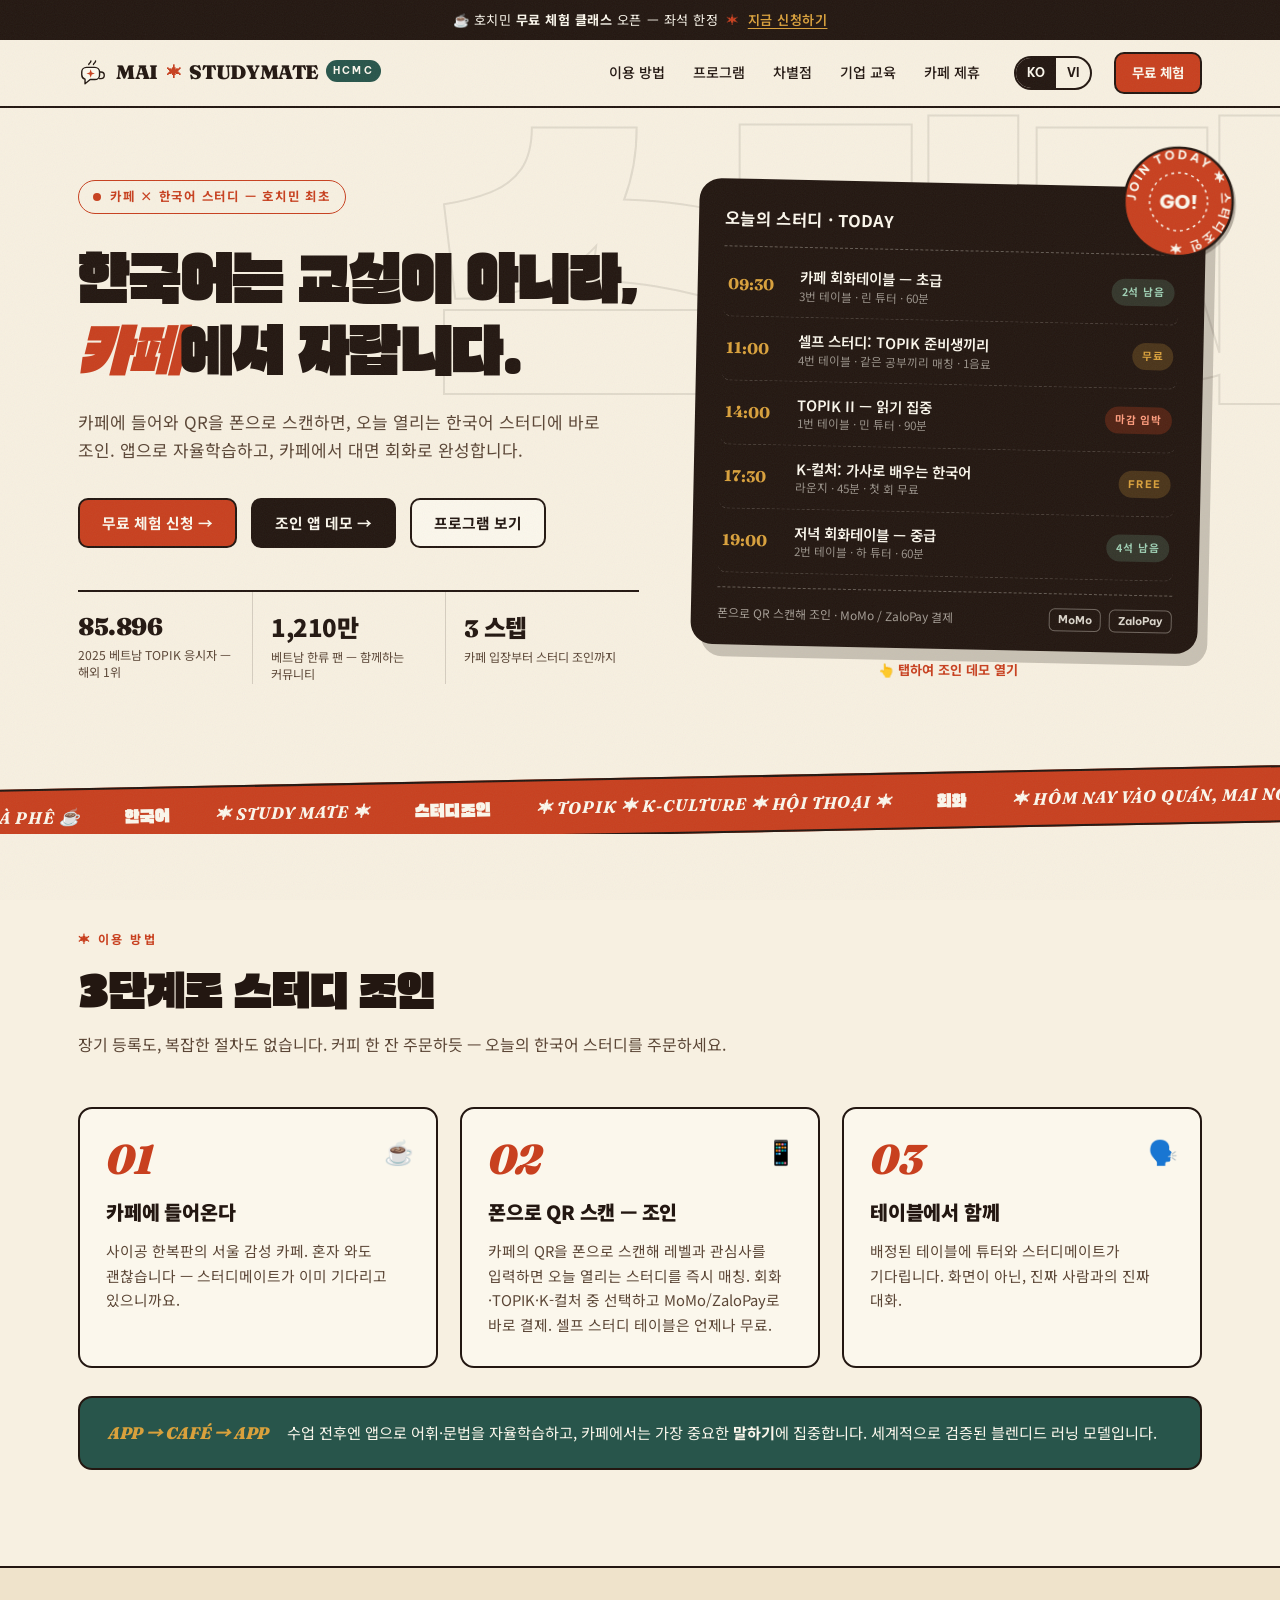
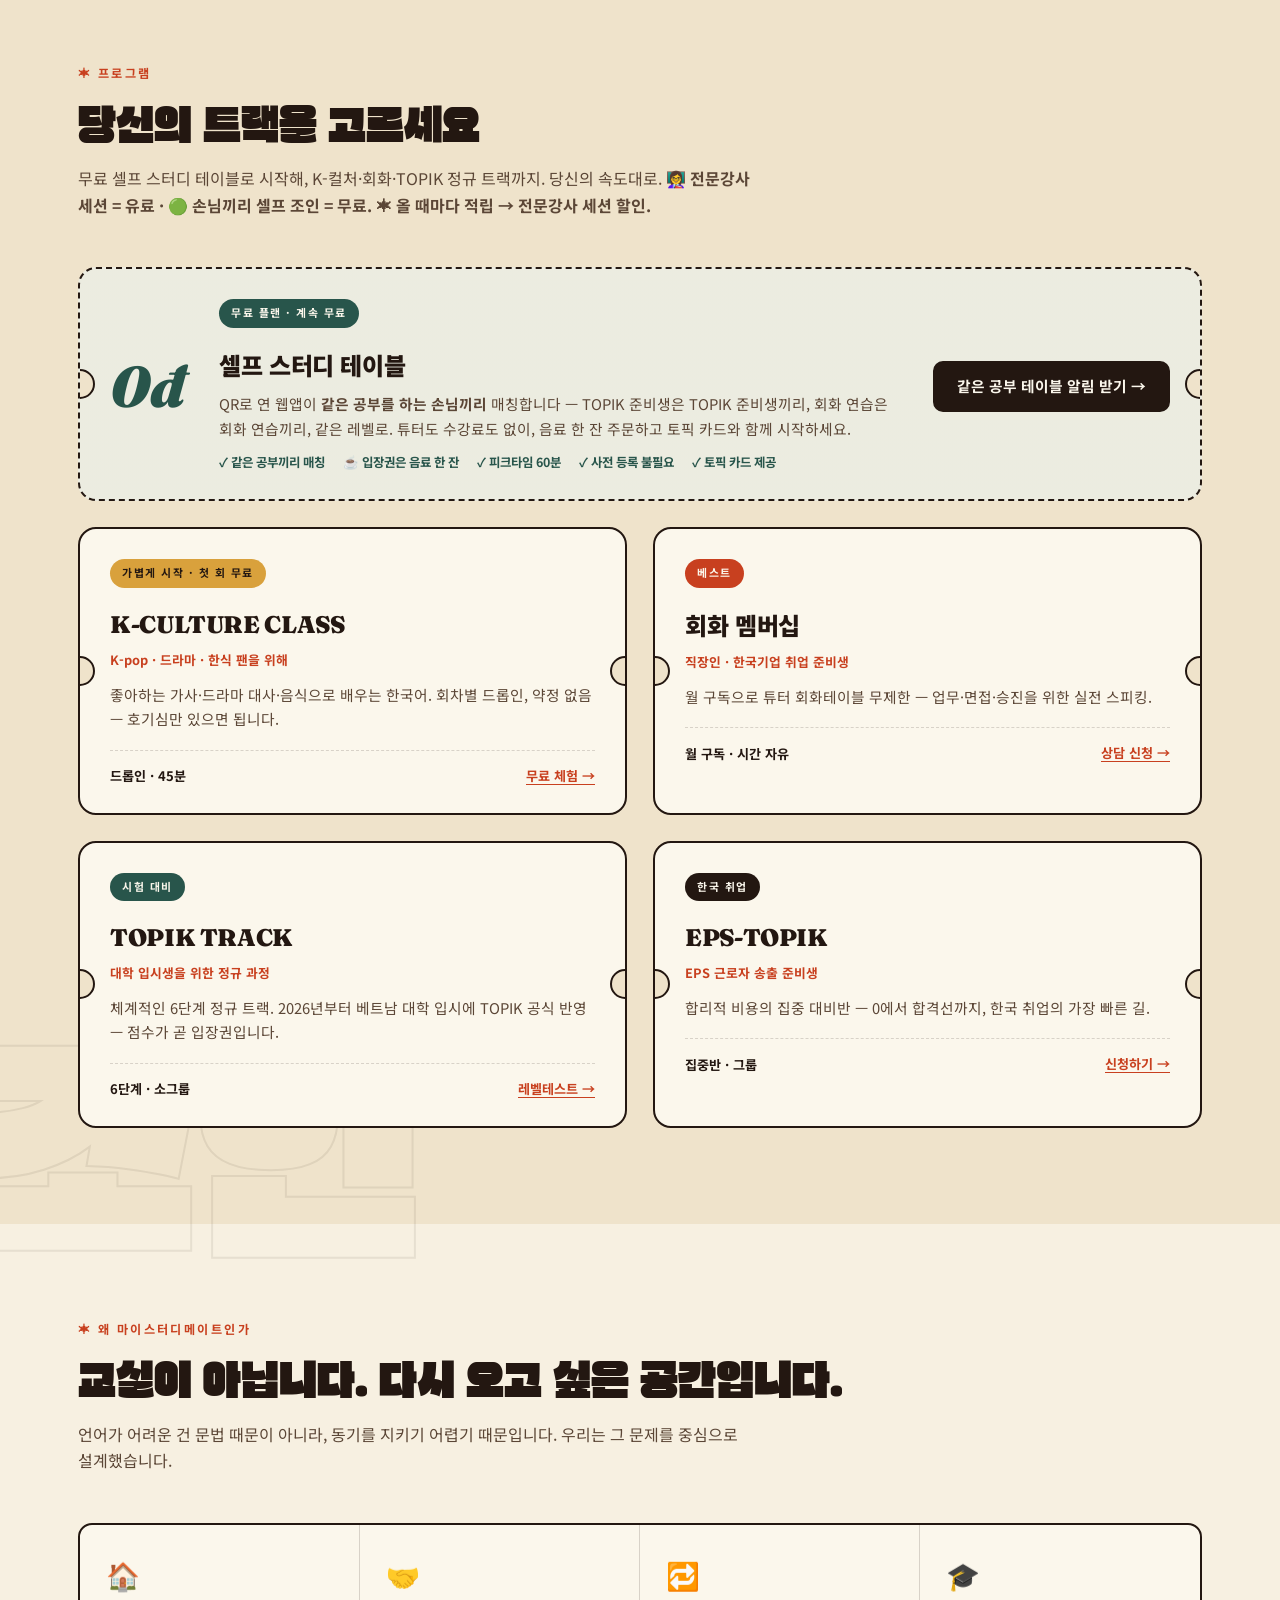
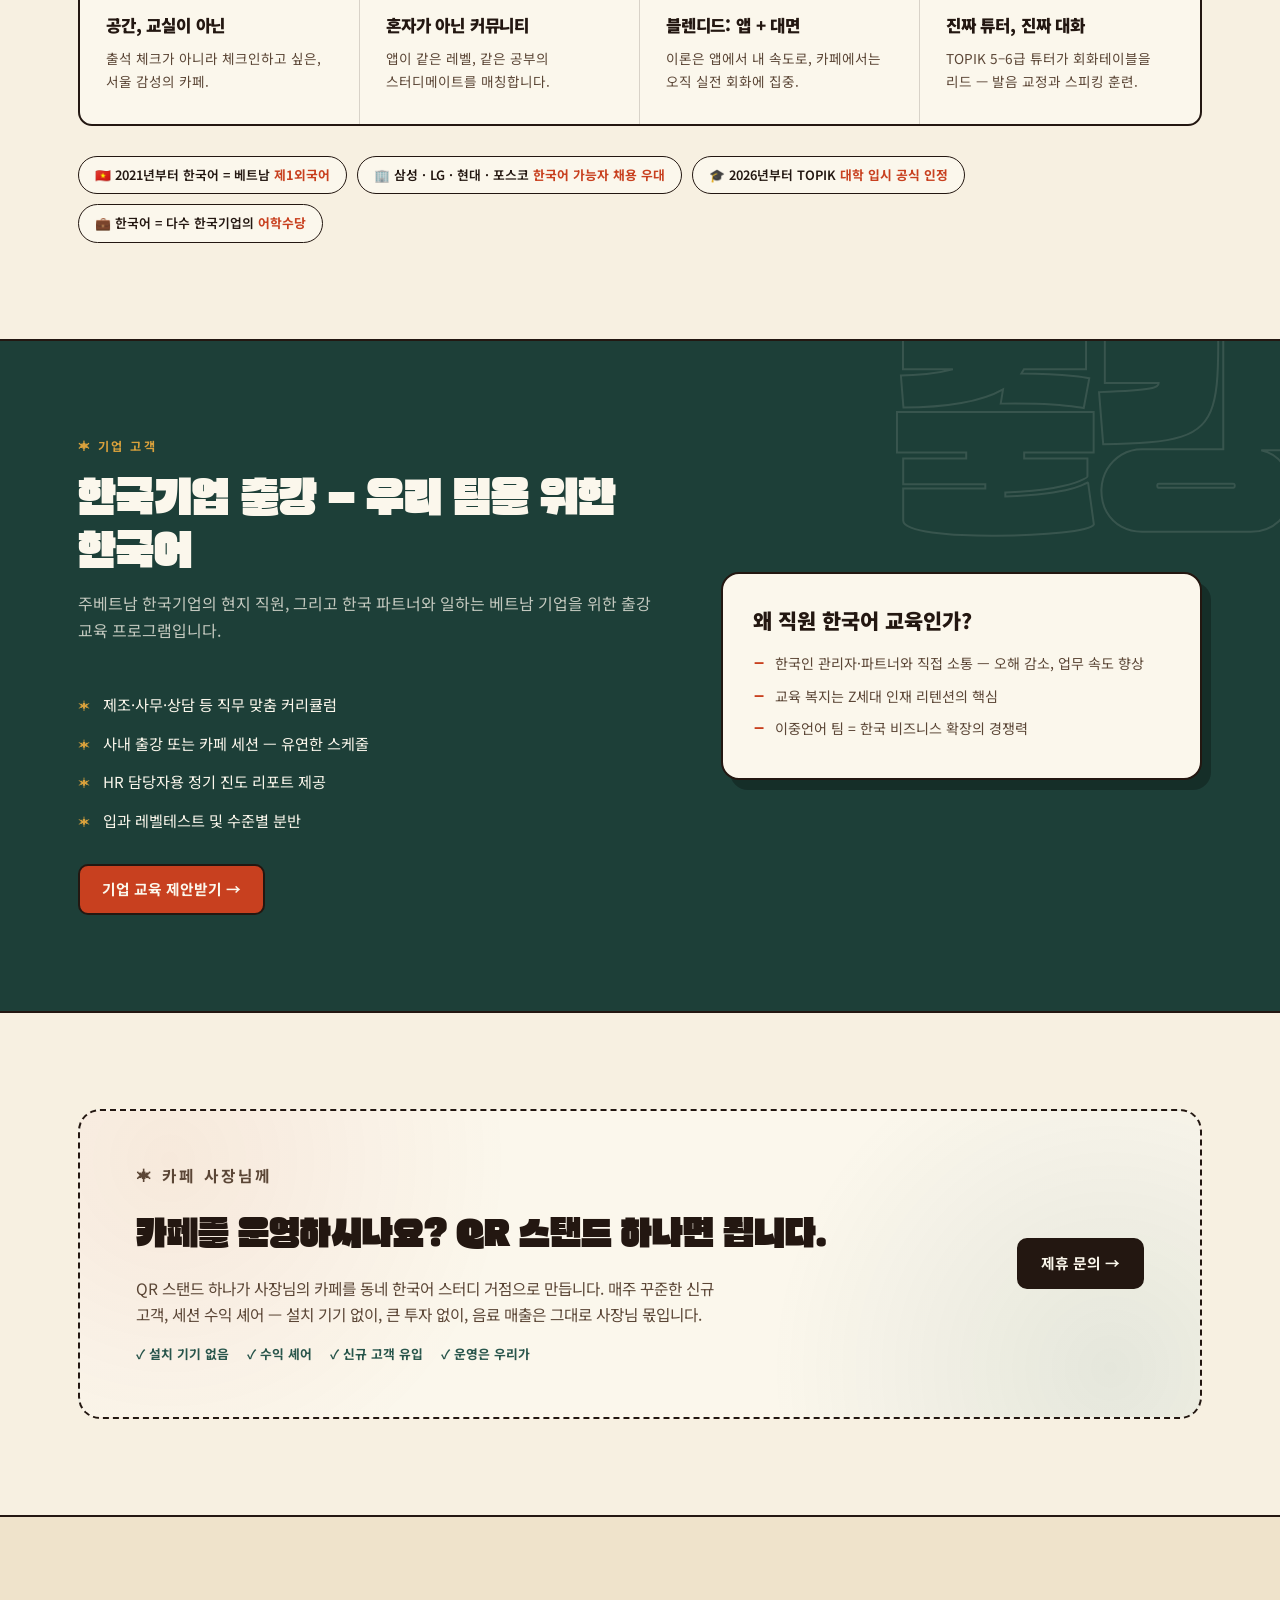
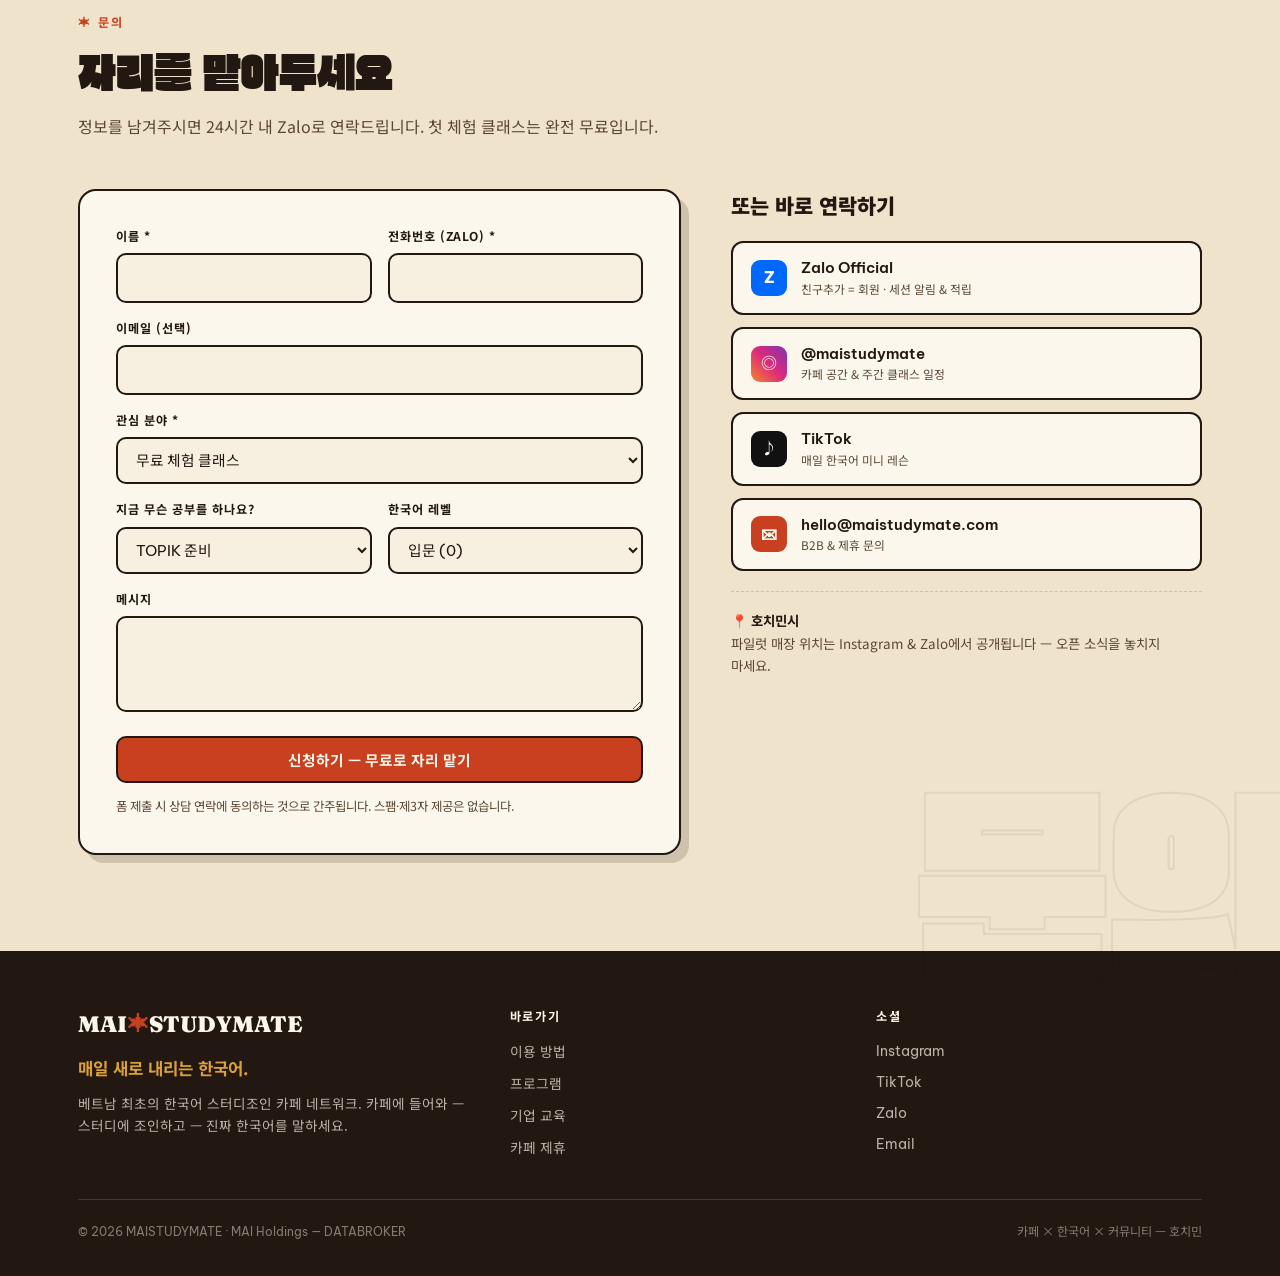
==== commit f4c31992: "feat: 랜딩 → JOIN 앱 연결 링크(hero CTA + 보드 탭) Co-Authored-By: Claude Opus 4.8 (1M context) <noreply@anthr" ====
--- a/index.html
+++ b/index.html
@@ -70,6 +70,7 @@
           </p>
           <div class="hero-ctas reveal" data-delay="2">
             <a class="btn btn-red" href="#contact"><span class="vi">Học thử miễn phí →</span><span class="ko">무료 체험 신청 →</span></a>
+            <a class="btn btn-ink" href="join/"><span class="vi">Mở app Join (demo) →</span><span class="ko">조인 앱 데모 →</span></a>
             <a class="btn" href="#programs"><span class="vi">Xem chương trình</span><span class="ko">프로그램 보기</span></a>
           </div>
           <div class="hero-stats reveal" data-delay="3">
@@ -92,6 +93,7 @@
         </div>
 
         <div class="hero-kiosk reveal" data-delay="2">
+          <a class="kiosk-link" href="join/" aria-label="조인 앱 데모 열기 / Mở app Join">
           <div class="kiosk">
             <svg class="stamp" viewBox="0 0 120 120" aria-hidden="true">
               <defs><path id="circ" d="M 60,60 m -44,0 a 44,44 0 1,1 88,0 a 44,44 0 1,1 -88,0" /></defs>
@@ -155,6 +157,8 @@
               <span class="pay"><i>MoMo</i><i>ZaloPay</i></span>
             </div>
           </div>
+          <span class="kiosk-hint"><span class="vi">👆 Chạm để mở bản demo Join</span><span class="ko">👆 탭하여 조인 데모 열기</span></span>
+          </a>
         </div>
       </div>
     </section>
--- a/styles.css
+++ b/styles.css
@@ -289,6 +289,9 @@
 .stat b .ko { font-family: var(--font-ko-body); font-weight: 900; }
 .stat > span { font-size: 0.76rem; color: var(--ink-soft); line-height: 1.45; display: block; }
 
+.kiosk-link { display: block; text-decoration: none; color: inherit; transition: transform .15s ease; }
+.kiosk-link:hover { transform: translateY(-3px); }
+.kiosk-hint { display: block; text-align: center; margin-top: 10px; font-size: .82rem; font-weight: 700; color: var(--red); }
 /* --- kiosk board --- */
 .kiosk {
   position: relative;
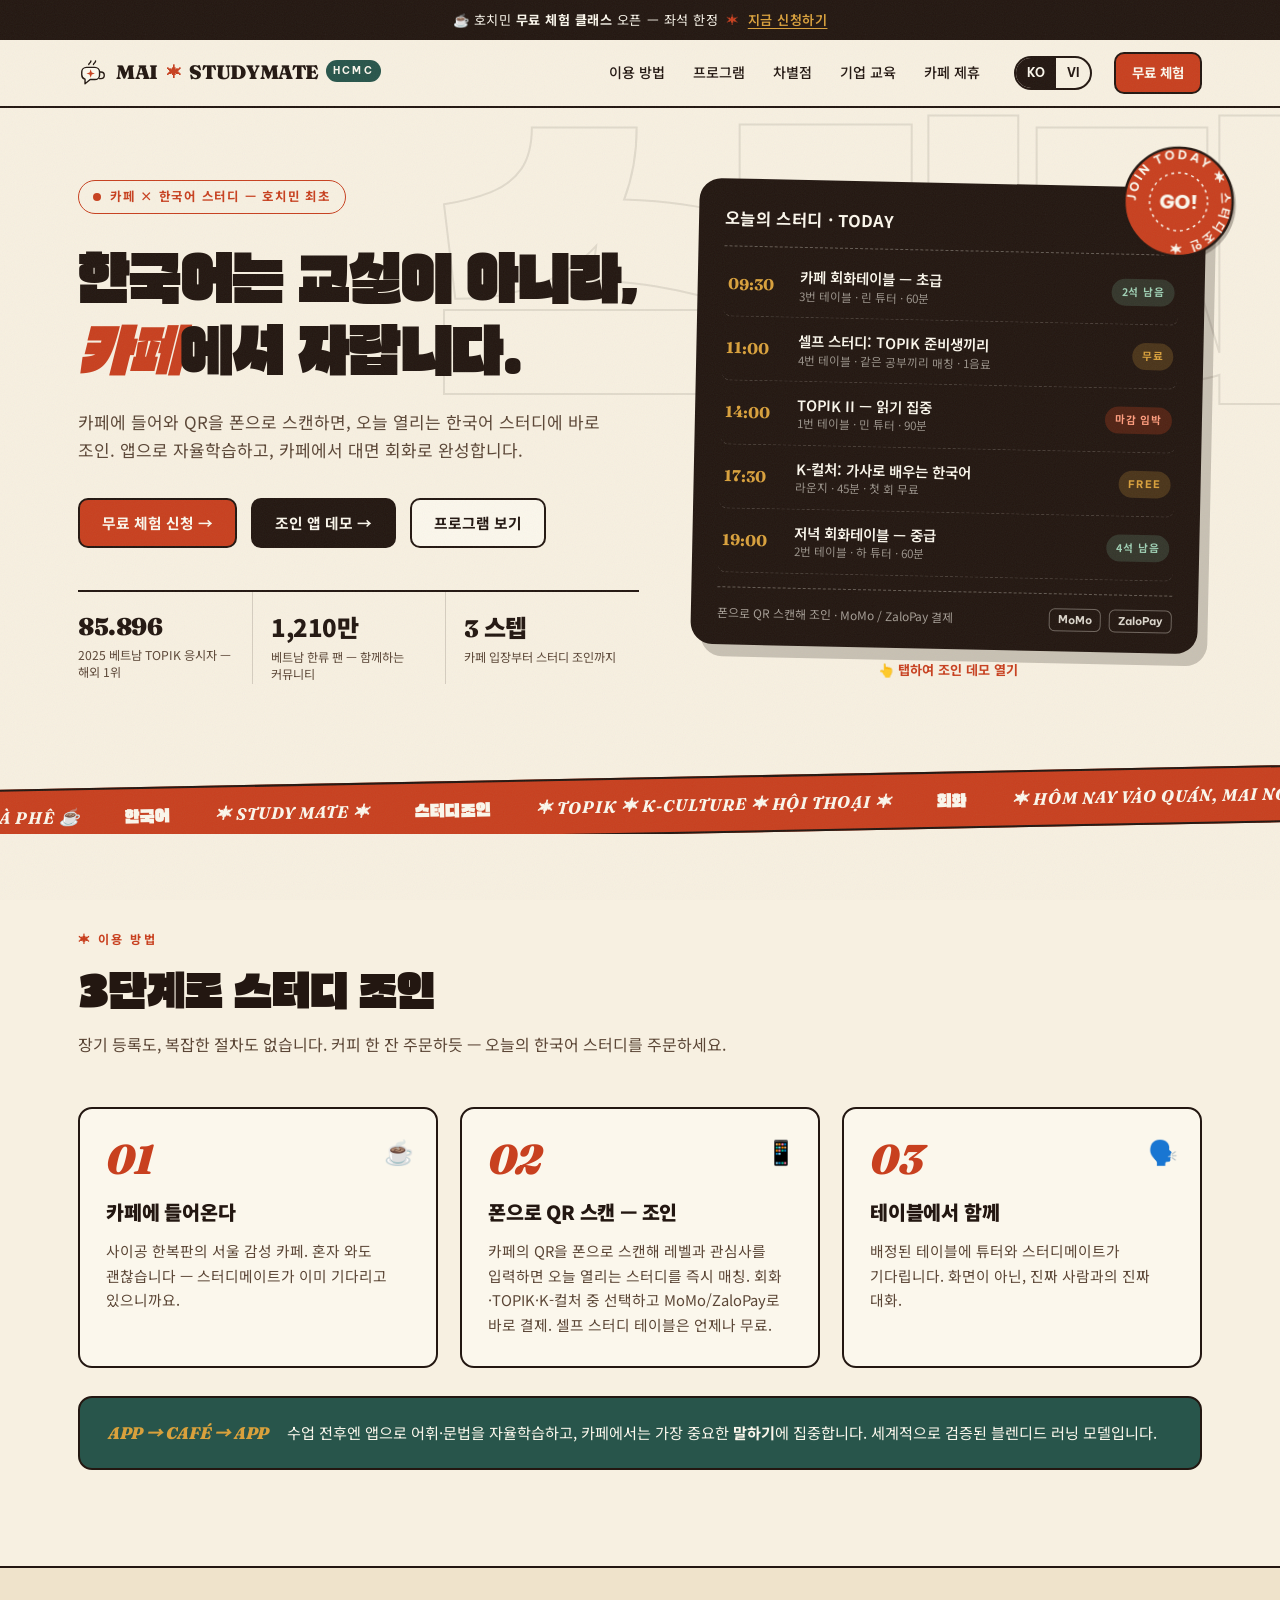
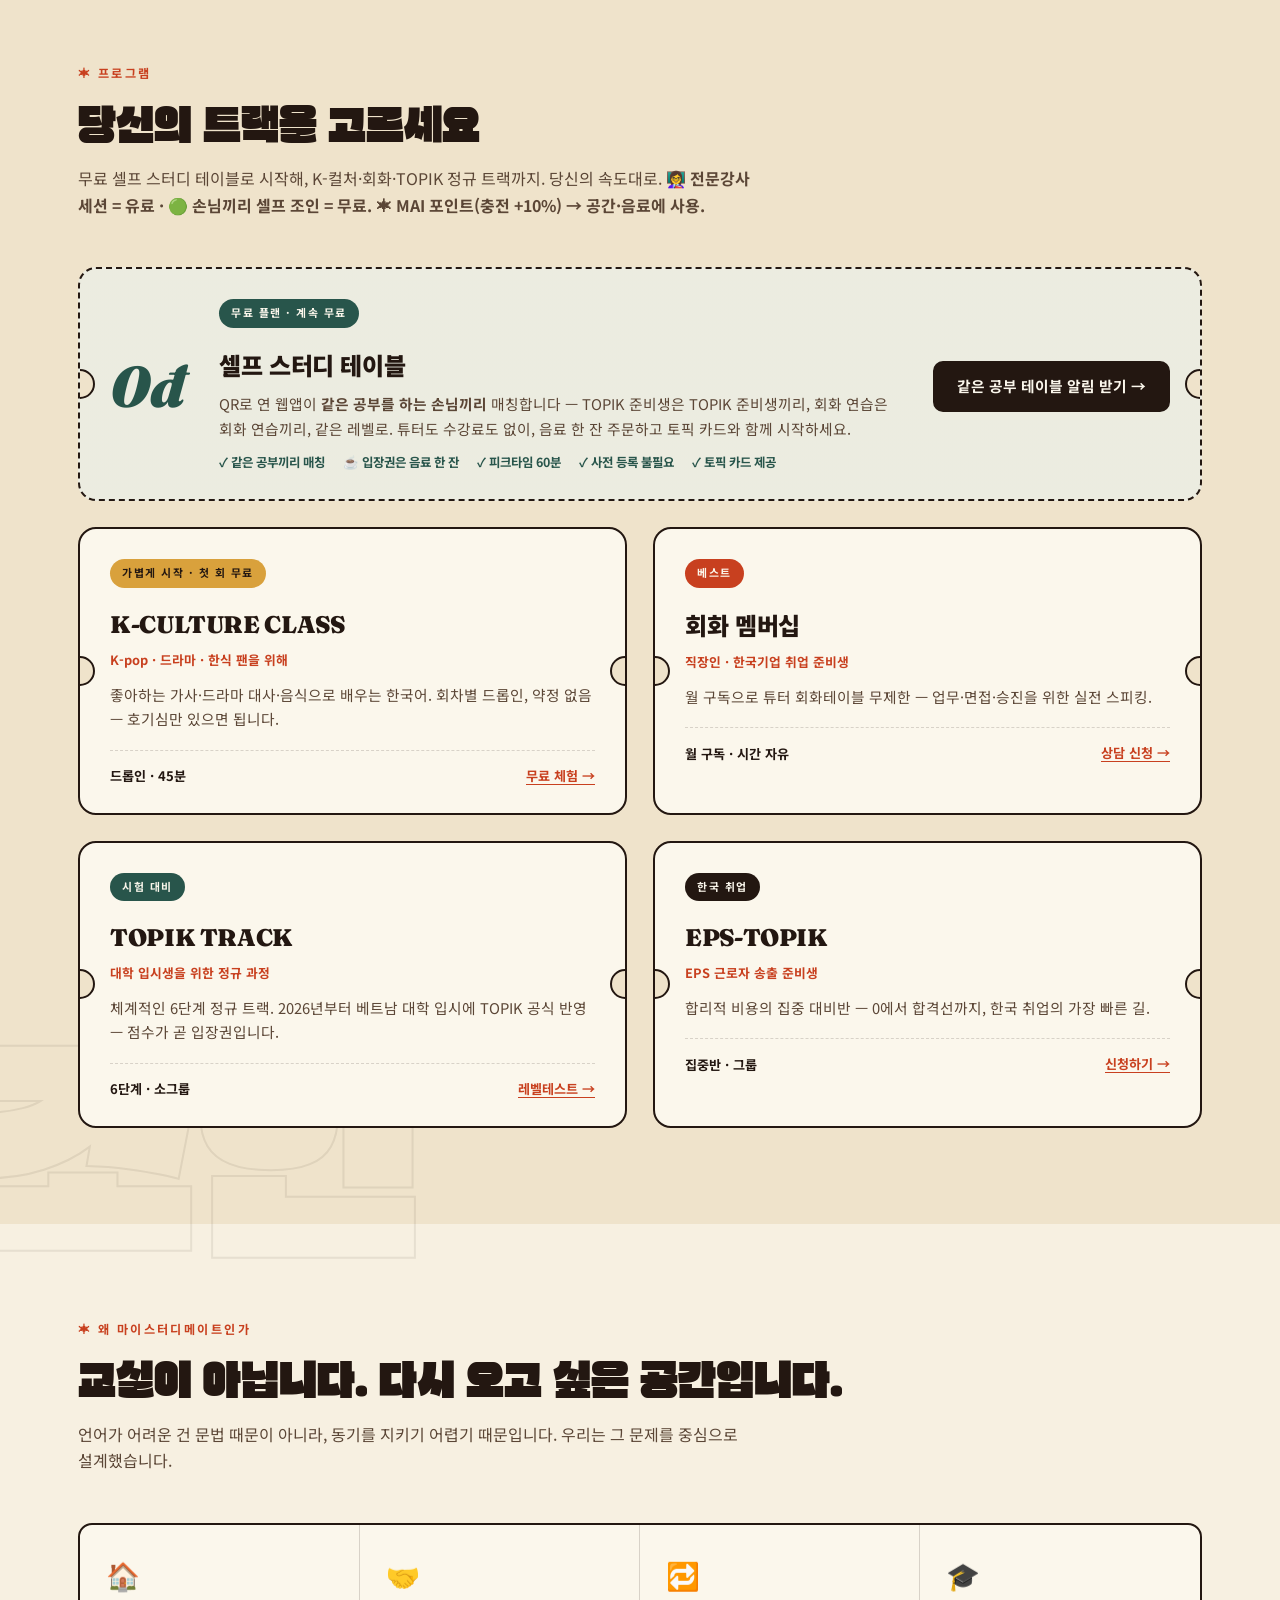
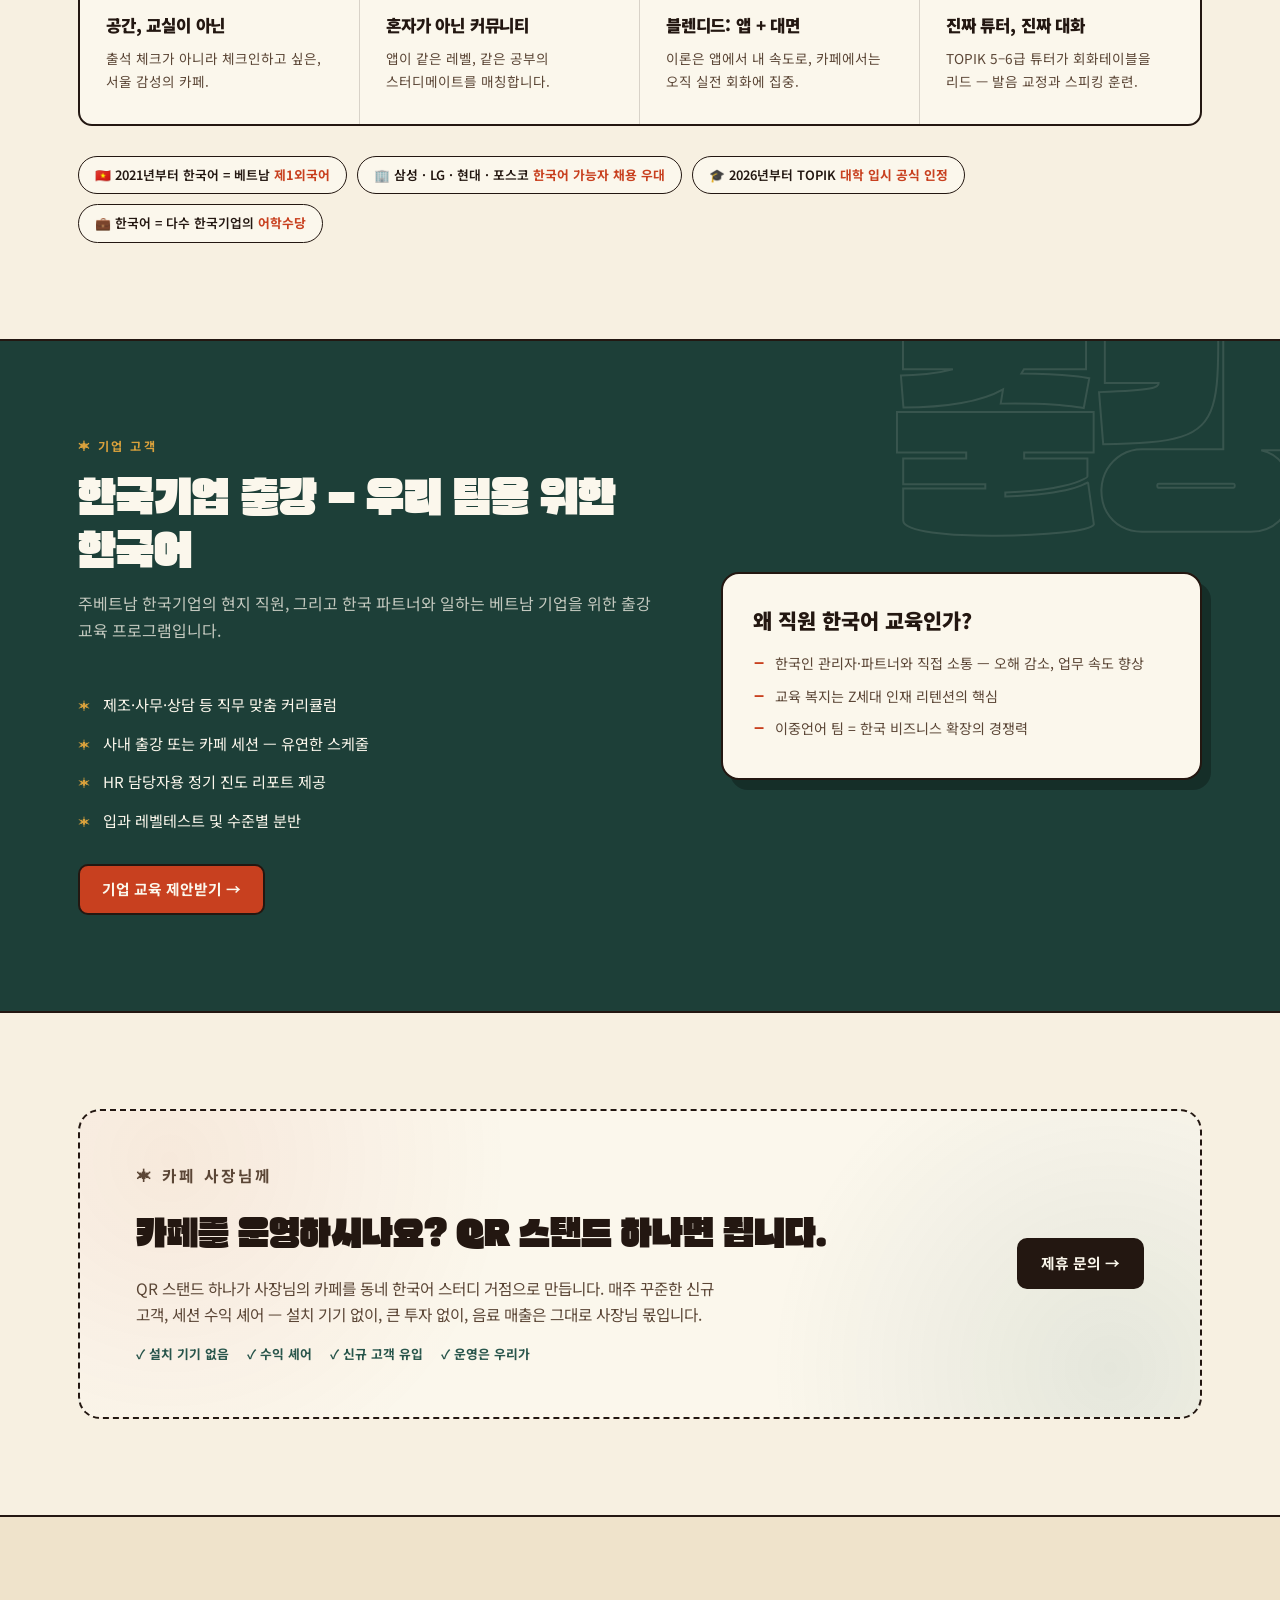
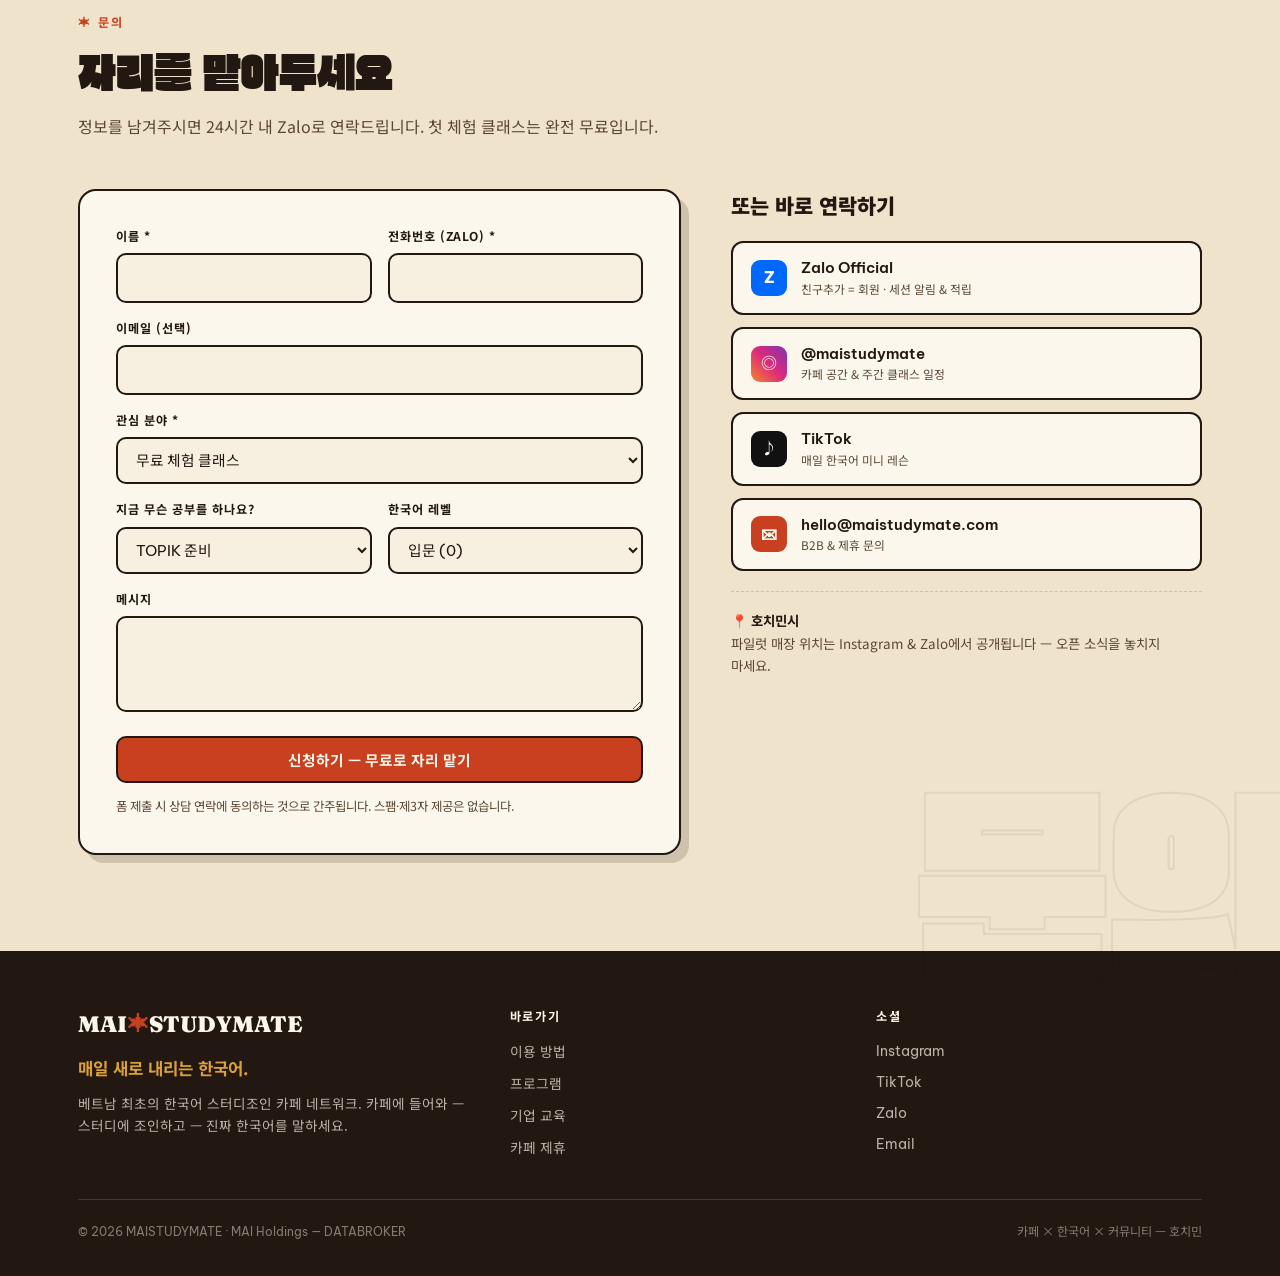
==== commit e979aadf: "feat: MAI 포인트(선불 충전·공간/F&B) 반영 — 랜딩 적립 문구·join-app 포인트 라벨 Co-Authored-By: Claude Opus 4.8 (1M contex" ====
--- a/index.html
+++ b/index.html
@@ -230,8 +230,8 @@
           <span class="ko">당신의 트랙을 고르세요</span>
         </h2>
         <p class="sub reveal" data-delay="1">
-          <span class="vi">Bắt đầu từ 0đ với bàn tự học cùng nhau, lên K-culture class, rồi hội thoại và TOPIK khi bạn sẵn sàng. Học theo nhịp của bạn. <b>👩‍🏫 Buổi có giáo viên = trả phí · 🟢 Khách tự join với nhau = miễn phí. ✶ Tích điểm mỗi lần đến → giảm giá buổi có giáo viên.</b></span>
-          <span class="ko">무료 셀프 스터디 테이블로 시작해, K-컬처·회화·TOPIK 정규 트랙까지. 당신의 속도대로. <b>👩‍🏫 전문강사 세션 = 유료 · 🟢 손님끼리 셀프 조인 = 무료. ✶ 올 때마다 적립 → 전문강사 세션 할인.</b></span>
+          <span class="vi">Bắt đầu từ 0đ với bàn tự học cùng nhau, lên K-culture class, rồi hội thoại và TOPIK khi bạn sẵn sàng. Học theo nhịp của bạn. <b>👩‍🏫 Buổi có giáo viên = trả phí · 🟢 Khách tự join với nhau = miễn phí. ✶ Điểm MAI (nạp +10%) → dùng cho không gian·đồ uống.</b></span>
+          <span class="ko">무료 셀프 스터디 테이블로 시작해, K-컬처·회화·TOPIK 정규 트랙까지. 당신의 속도대로. <b>👩‍🏫 전문강사 세션 = 유료 · 🟢 손님끼리 셀프 조인 = 무료. ✶ MAI 포인트(충전 +10%) → 공간·음료에 사용.</b></span>
         </p>
 
         <div class="tickets">
